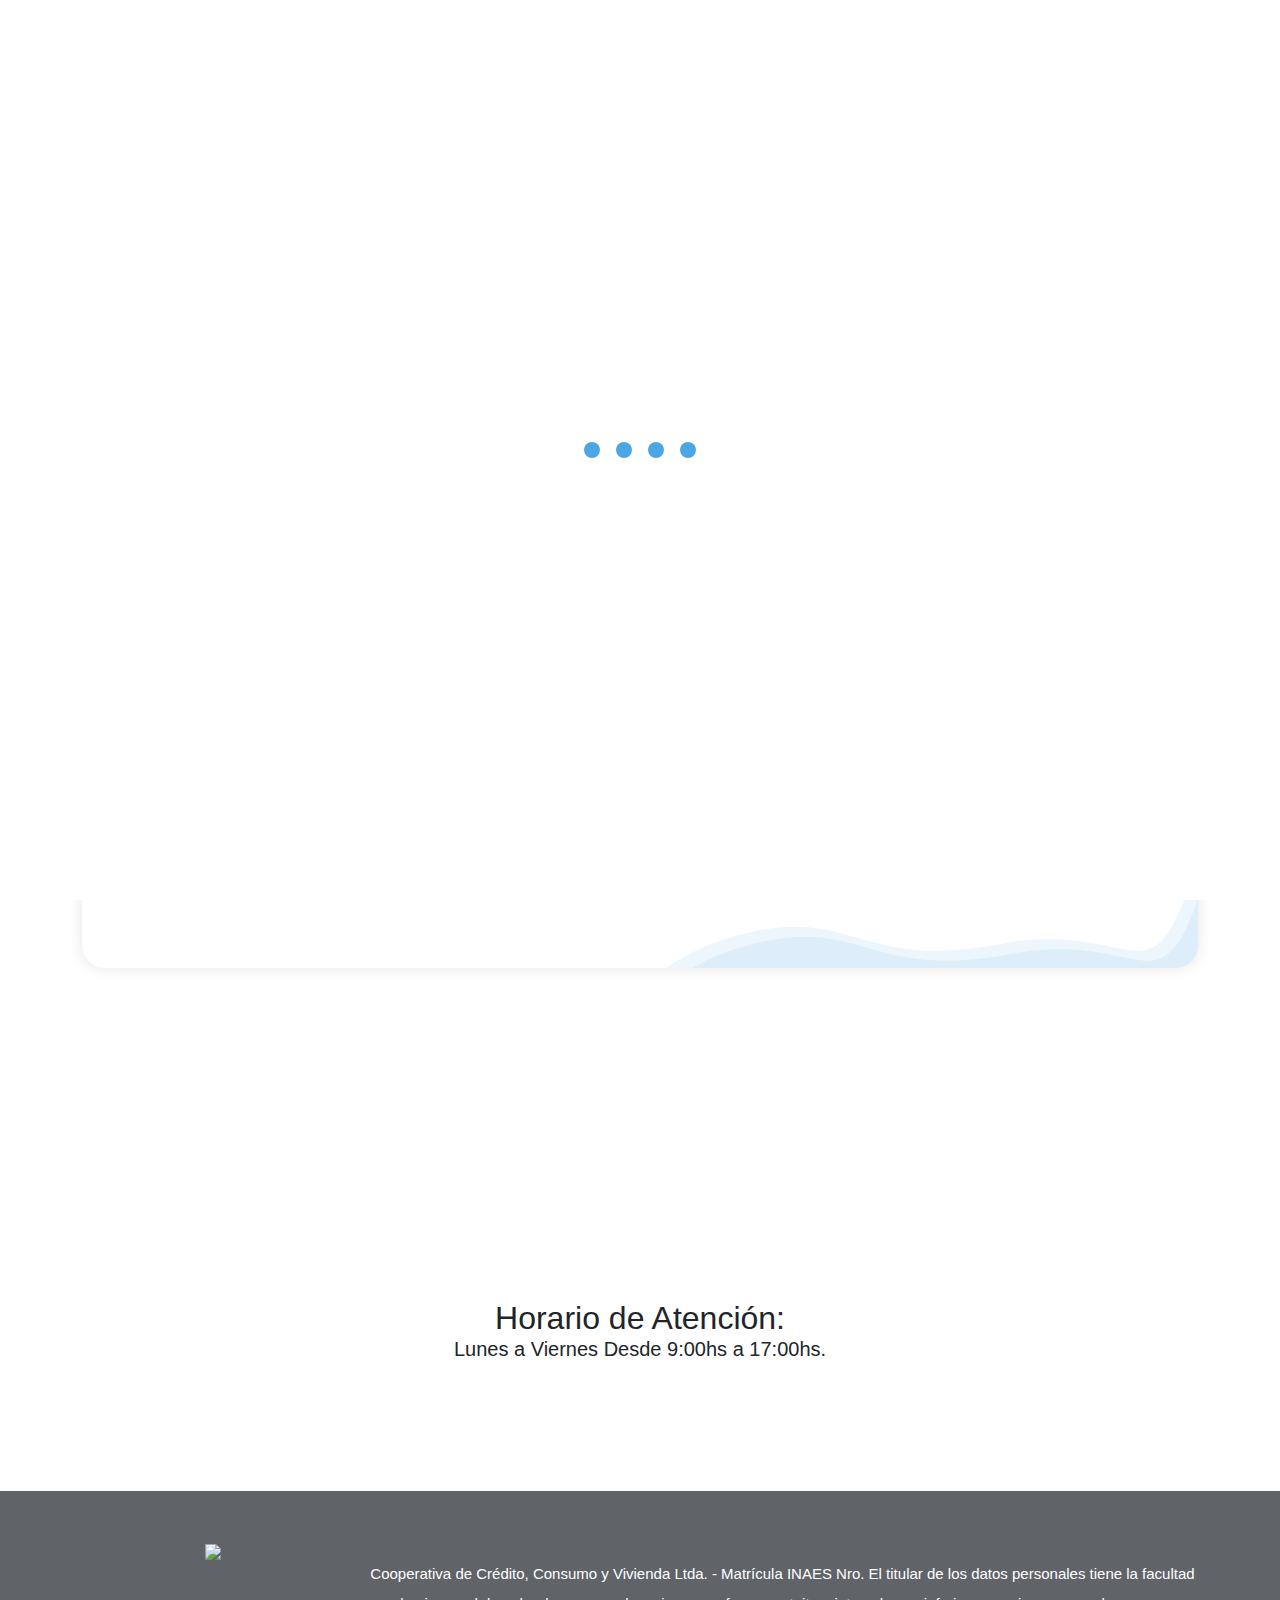
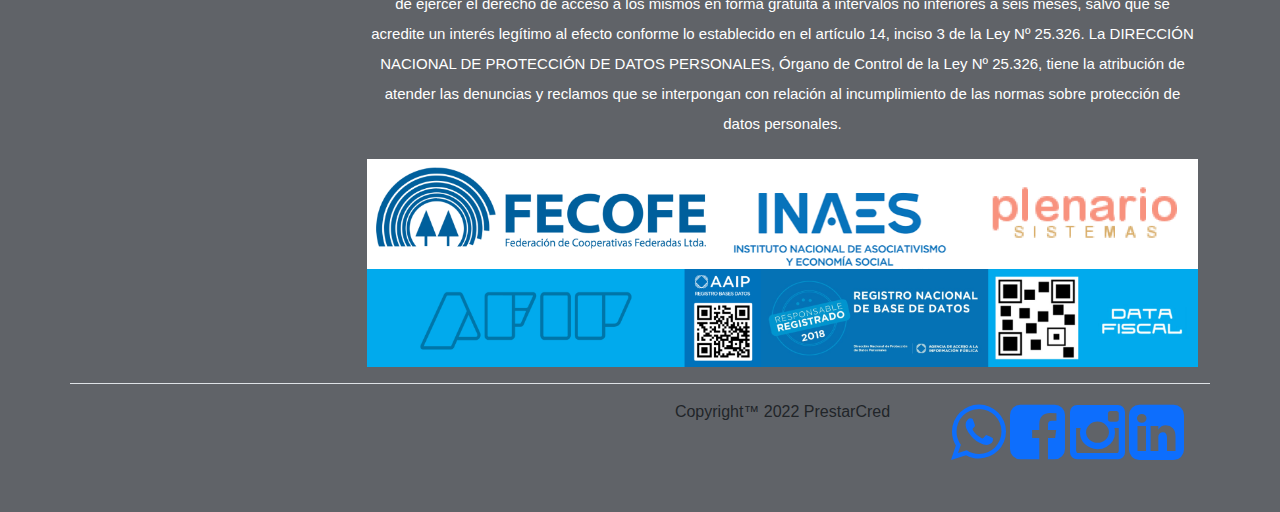
==== contacto.html @ 1efa3da7 "Add files via upload" ====
<!DOCTYPE html>
<html lang="en">

<head>
    <meta charset="UTF-8">
    <meta name="viewport" content="width=device-width, initial-scale=1, shrink-to-fit=no">
    <meta name="author" content="">
    <link rel="preconnect" href="https://fonts.googleapis.com">
    <link rel="preconnect" href="https://fonts.gstatic.com" crossorigin>
    <link rel="stylesheet" href="https://cdn.jsdelivr.net/npm/bootstrap-icons@1.7.2/font/bootstrap-icons.css">
    <link rel="stylesheet" href="./css/style.css">
    <meta name="description" content="DESCRIPCION DEL PRIDUCTO">
    <meta name="keywords" content="PALABRAS CLAVES">
    <title>PrestarCred</title>
    <link href="vendor/bootstrap/css/bootstrap.min.css" rel="stylesheet">
    <link rel="stylesheet" href="assets/css/fontawesome.css">
    <link rel="stylesheet" href="assets/css/templatemo-digimedia-v3.css">
    <link rel="stylesheet" href="assets/css/animated.css">
    <link rel="stylesheet" href="assets/css/owl.css">
    <link href="icons/css/ionicons.min.css" rel="stylesheet" type="text/css">
    <link href="icons/css/simple-line-icons.css" rel="stylesheet" type="text/css">
</head>


<body>
    <div id="js-preloader" class="js-preloader">
        <div class="preloader-inner">
            <span class="dot"></span>
            <div class="dots">
                <span></span>
                <span></span>
                <span></span>
            </div>
        </div>
    </div>


    <header class="header-area header-sticky wow slideInDown" data-wow-duration="0.75s" data-wow-delay="0s">
        <div class="container">
            <div class="row">
                <div class="col-12">
                    <nav class="main-nav">

                        <a href="index.html" class="logo">
                            <img src="./assets/images/prestar apaisado.png" alt="">
                        </a>

                        <ul class="nav">
                            <li class="scroll-to-section"><a href="#services">Productos</a></li>
                            <li class="scroll-to-section"><a href="somos.html">Nostros</a></li>
                            <li class="scroll-to-section"><a href="contacto.html">Contacto</a></li>
                            <li class="scroll-to-section">
                                <div class="border-first-button"><a href="#" target="_blank">Socios</a></div>
                            </li>
                        </ul>
                        <a class='menu-trigger'>
                            <span>Menu</span>
                        </a>

                    </nav>
                </div>
            </div>
        </div>
    </header>


    <div id="contact" class="contact-us section">
        <div class="container">
            <div class="row">
                <div class="col-lg-6 offset-lg-3">
                    <div class="section-heading wow fadeIn" data-wow-duration="1s" data-wow-delay="0.5s">
                        <h4>Nuestros medios de <em>Contacto</em></h4>
                        <div class="line-dec"></div>
                    </div>
                </div>
            </div>
        </div>
    </div>



    <div class="container">
        <form id="contact" action="" method="post">
            <div class="h-full w-auto flex items-center">
                <div class="fill-form">
                    <div class="row">
                        <h2>Consultanos</h2>
                        <p>Dejanos tu consulta y nos comunicamos a la brevedad.</p>
                        <div class="col-lg-6">
                            <fieldset>
                                <input type="name" name="name" id="name" placeholder="Nombre" autocomplete="on"
                                    required>
                            </fieldset>
                            <fieldset>
                                <input type="subject" name="subject" id="subject" placeholder="Teléfono"
                                    autocomplete="on">
                            </fieldset>
                            <fieldset>
                                <textarea name="message" type="text" class="form-control" id="message"
                                    placeholder="Mensaje" required=""></textarea>
                            </fieldset>
                            <fieldset>
                                <button type="submit" id="form-submit" class="main-button ">Enviar</button>
                            </fieldset>
                        </div>
                        &nbsp
                        <div class="col-lg-5">
                            <div class="icon">
                                <img src="./assets/images/WHATS.png" alt="">
                                <a href="#">+54 11-5263-2081</a>
                                &nbsp
                                <a href="#">0810-220-0023</a>
                            </div>
                            <div class="icon">
                                <img src="./assets/images/CORREO.png" alt="">
                                <a href="mailto:contacto@prestarcred.com.ar">contacto@prestarcred.com.ar</a>
                            </div>
                            <div class="icon">
                                <img src="./assets/images/PLACE.png" alt="">
                                <a href="https://goo.gl/maps/WsN87xhwoDBEDXhWA">Av. Belgrano 2133 -
                                    CABA</a>
                            </div>
                        </div>
                    </div>
                </div>
            </div>
        </form>
    </div>
    </div>

    </div>

    <div id="map">
        <iframe
            src="https://www.google.com/maps/embed?pb=!1m18!1m12!1m3!1d1380.5887365605004!2d-58.39754877655513!3d-34.61397420290044!2m3!1f0!2f0!3f0!3m2!1i1024!2i768!4f13.1!3m3!1m2!1s0x95bccae7a61e32ed%3A0x6d70efcb19880864!2sBelgrano%202133%2C%20C1094AAD%20CABA!5e0!3m2!1ses-419!2sar!4v1643049631453!5m2!1ses-419!2sar"
            width="100%" height="300px" frameborder="50" style="border:0" allowfullscreen></iframe>
    </div>
    </div>
    &nbsp
    <h2 class="text-center">Horario de Atención:</h2>
    <h5 class="text-center">Lunes a Viernes Desde 9:00hs a 17:00hs.</h5>


    <footer class="py-5">
        <div class="circle-home6">
            <div class="hole"></div>
        </div>
        <div class="circle-home7">
            <div class="hole"></div>
        </div>
        <div class="container">
            <div class="row mb-3">
                <div class="col-md-3 text-center">
                    <img src="/ProyectoHerny-main/assets/images/PRESTARCRED.png">
                </div>
                <div class="col-md-9">
                    <ul class="listadoFooter">
                        <p> Cooperativa de Crédito, Consumo y Vivienda Ltda. - Matrícula INAES Nro. El titular
                            de
                            los datos
                            personales tiene la
                            facultad de ejercer el derecho de acceso a los mismos en forma gratuita a intervalos
                            no
                            inferiores
                            a
                            seis meses, salvo que se acredite un interés legítimo al efecto conforme lo
                            establecido
                            en el
                            artículo
                            14, inciso 3 de la Ley Nº 25.326. La DIRECCIÓN NACIONAL DE PROTECCIÓN DE DATOS
                            PERSONALES, Órgano
                            de
                            Control de la Ley Nº 25.326, tiene la atribución de atender las denuncias y reclamos
                            que
                            se
                            interpongan
                            con relación al incumplimiento de las normas sobre protección de datos personales.
                        </p>
                        <div class="thumb">
                            <img src="assets/images/123123.png" alt="">
                            <div class="thumb">
                                <img src="assets/images/123123 si.png" alt="">
                    </ul>
                </div>
                <div class="col-md-3">
                    <ul class="listadoFooter listadofooternobold">
                    </ul>
                </div>
            </div>
            <div class="row border-top">
                <div class="col-md-6 text-center mt-3 fbottom">
                </div>
                <div class="col-md-3 text-center mt-3 fbottom">
                    Copyright™ 2022 PrestarCred
                </div>
                <div class="col-md-3 text-center mt-3 fbottom textCopy">
                    <div class="social">
                        <a href="#" id="share-wa" class="sharer button"><i class="fa fa-4x fa-whatsapp"></i></a>
                        <a href="#" id="share-fb" class="sharer button"><i class="fa fa-4x fa-facebook-square"></i></a>
                        <a href="#" id="share-tw" class="sharer button"><i class="fa fa-4x fa-instagram"></i></a>
                        <a href="#" id="share-li" class="sharer button"><i class="fa fa-4x fa-linkedin-square"></i></a>
                    </div>
                </div>
    </footer>


    <script src="vendor/jquery/jquery.min.js"></script>
    <script src="vendor/bootstrap/js/bootstrap.bundle.min.js"></script>
    <script src="vendor/bootstrap/css/bootstrap.min.css"></script>
    <script src="assets/js/owl-carousel.js"></script>
    <script src="assets/js/animation.js"></script>
    <script src="assets/js/imagesloaded.js"></script>
    <script src="assets/js/custom.js"></script>

</body>

</html>
---- assets/css/templatemo-digimedia-v3.css ----
/*

TemplateMo 568 DigiMedia

https://templatemo.com/tm-568-digimedia

*/

/* ---------------------------------------------
Table of contents
------------------------------------------------
01. font & reset css
02. reset
03. global styles
04. header
05. banner
06. features
07. testimonials
08. contact
09. footer
10. preloader
11. search
12. portfolio

--------------------------------------------- */
/* 
---------------------------------------------
font & reset css
--------------------------------------------- 
*/
/* 
---------------------------------------------
reset
--------------------------------------------- 
*/
html, body, div, span, applet, object, iframe, h1, h2, h3, h4, h5, h6, p, blockquote, div
pre, a, abbr, acronym, address, big, cite, code, del, dfn, em, font, img, ins, kbd, q,
s, samp, small, strike, strong, sub, sup, tt, var, b, u, i, center, dl, dt, dd, ol, ul, li,
figure, header, nav, section, article, aside, footer, figcaption {
  margin: 0;
  padding: 0;
  border: 0;
  outline: 0;
}

/* clear fix */
.grid:after {
  content: '';
  display: block;
  clear: both;
}

/* ---- .grid-item ---- */

.grid-sizer,
.grid-item {
  width: 50%;
}

.grid-item {
  float: left;
}

.grid-item img {
  display: block;
  max-width: 100%;
}

.clearfix:after {
  content: ".";
  display: block;
  clear: both;
  visibility: hidden;
  line-height: 0;
  height: 0;
}

.clearfix {
  display: inline-block;
}

html[xmlns] .clearfix {
  display: block;
}

* html .clearfix {
  height: 1%;
}

ul, li {
  padding: 0;
  margin: 0;
  list-style: none;
}

header, nav, section, article, aside, footer, hgroup {
  display: block;
}

* {
  box-sizing: border-box;
}

html, body {
  font-family: 'Public Sans', sans-serif;
  font-weight: 400;
  background-color: #fff;
  -ms-text-size-adjust: 100%;
  -webkit-font-smoothing: antialiased;
  -moz-osx-font-smoothing: grayscale;
}

a {
  text-decoration: none !important;
}

h1, h2, h3, h4, h5, h6 {
  margin-top: 0px;
  margin-bottom: 0px;
}

ul {
  margin-bottom: 0px;
}

p {
  font-size: 15px;
  line-height: 30px;
  font-weight: 300;
  color: #303030;
}

img {
  width: 100%;
  overflow: hidden;
}

/* 
---------------------------------------------
global styles
--------------------------------------------- 
*/
html,
body {
  background: #fff;
  font-family: 'Public Sans', sans-serif;
}

::selection {
  background: #4da6e7;
  color: #fff !important;
}

::-moz-selection {
  background: #4da6e7;
  color: #fff !important;
}

@media (max-width: 991px) {
  html, body {
    overflow-x: hidden;
  }
  .mobile-top-fix {
    margin-top: 30px;
    margin-bottom: 0px;
  }
  .mobile-bottom-fix {
    margin-bottom: 30px;
  }
  .mobile-bottom-fix-big {
    margin-bottom: 60px;
  }
}

.page-section {
  margin-top: 120px;
}

.section-heading {
  position: relative;
  z-index: 2;
}

.section-heading h6 {
  font-size: 15px;
  font-weight: 700;
  color: #4da6e7;
  text-transform: uppercase;
  margin-bottom: 15px;
}

.section-heading h4 {
  color: #2a2a2a;
  font-size: 35px;
  font-weight: 700;
  margin-bottom: 25px;
}

.section-heading h4 em {
  font-style: normal;
  color: #4da6e7;
}

.section-heading .line-dec {
  width: 50px;
  height: 2px;
  background-color: #4da6e7;
}

.border-first-button a {
  display: inline-block !important;
  padding: 10px 20px !important;
  color: #4da6e7 !important;
  border: 1px solid #4da6e7 !important;
  border-radius: 23px;
  font-weight: 500 !important;
  letter-spacing: 0.3px !important;
  transition: all .5s;
}

.border-first-button a:hover {
  background-color: #4da6e7;
  color: #fff !important;
}



/* 
---------------------------------------------
header
--------------------------------------------- 
*/

.pre-header {
  background-color: #efefef;
  height: 60px;
  padding: 15px 0px;
}

.pre-header ul li {
  display: inline-block;
}

.pre-header ul.info li {
  margin-right: 45px;
}

.pre-header ul.info li a {
  color: #afafaf;
  font-size: 14px;
  transition: all .3s;
}

.pre-header ul.info li a:hover {
  color: #4da6e7;
}

.pre-header ul.info li a i {
  font-size: 18px;
  margin-right: 8px;
}

.pre-header ul.social-media {
  text-align: right;
}

.pre-header ul.social-media li {
  margin-left: 5px;
}

.pre-header ul.social-media li a {
  background-color: #afafaf;
  color: #fff;
  display: inline-block;
  width: 30px;
  height: 30px;
  line-height: 30px;
  text-align: center;
  border-radius: 50%;
  font-size: 14px;
  transition: all .3s;
}

.pre-header ul.social-media li a:hover {
  background-color: #4da6e7;
}

.background-header {
  background-color: #fff!important;
  height: 80px!important;
  position: fixed!important;
  top: 0px;
  left: 0px;
  right: 0px;
  box-shadow: 0px 5px 8px rgba(0,0,0,0.03);
}

.background-header .logo,
.background-header .main-nav .nav li a {
  color: #fff;
}

.background-header .main-nav .nav li:hover a {
  color: #4da6e7;
}

.background-header .nav li a.active {
  position: relative;
  color: #fff;
}

.background-header .nav li a.active:after {
  position: absolute;
  width: 100%;
  height: 1px;
  background-color: #4da6e7;
  content: '';
  left: 50%;
  bottom: -20px;
  transform: translateX(-50%);
}

.background-header .nav li:last-child a.active:after {
  background-color: transparent;
}

.header-area {
  background-color: #fff;
  box-shadow: 0px 5px 8px rgba(0,0,0,0.03);
  position: absolute;
  left: 0px;
  right: 0px;
  z-index: 100;
  height: 100px;
  -webkit-transition: all .5s ease 0s;
  -moz-transition: all .5s ease 0s;
  -o-transition: all .5s ease 0s;
  transition: all .5s ease 0s;
}

.header-area .main-nav {
  min-height: 80px;
  background: transparent;
}

.header-area .main-nav .logo {
  float: left;
  -webkit-transition: all 0.3s ease 0s;
  -moz-transition: all 0.3s ease 0s;
  -o-transition: all 0.3s ease 0s;
  transition: all 0.3s ease 0s;
}

.header-area .main-nav .logo {
    line-height: 100px;
    float: left;
    -webkit-transition: all 0.3s ease 0s;
    -moz-transition: all 0.3s ease 0s;
    -o-transition: all 0.3s ease 0s;
    transition: all 0.3s ease 0s;
}

.background-header .main-nav .logo {
  line-height: 80px;
}

.background-header .main-nav .nav {
  margin-top: 20px !important;
}

.header-area .main-nav .nav {
  float: right;
  margin-top: 30px;
  margin-right: 0px;
  background-color: transparent;
  -webkit-transition: all 0.3s ease 0s;
  -moz-transition: all 0.3s ease 0s;
  -o-transition: all 0.3s ease 0s;
  transition: all 0.3s ease 0s;
  position: relative;
  z-index: 999;
}

.header-area .main-nav .nav li {
  padding-left: 20px;
  padding-right: 20px;
}

.header-area .main-nav .nav li:last-child {
  padding-right: 0px;
  padding-left: 40px;
}

.header-area .main-nav .nav li:last-child a ,
.background-header .main-nav .nav li:last-child a {
  padding: 0px 20px !important;
  font-weight: 400;
}

.header-area .main-nav .nav li:last-child a:hover ,
.background-header .main-nav .nav li:last-child a:hover {
  color: #fff !important;
}

.header-area .main-nav .nav li a {
  display: block;
  font-weight: 500;
  font-size: 15px;
  color: #2a2a2a;
  text-transform: capitalize;
  -webkit-transition: all 0.3s ease 0s;
  -moz-transition: all 0.3s ease 0s;
  -o-transition: all 0.3s ease 0s;
  transition: all 0.3s ease 0s;
  height: 40px;
  line-height: 40px;
  border: transparent;
  letter-spacing: 1px;
}

.header-area .main-nav .nav li:hover a,
.header-area .main-nav .nav li a.active {
  color: #4da6e7!important;
}

.background-header .main-nav .nav li:hover a,
.background-header .main-nav .nav li a.active {
  color: #4da6e7!important;
  opacity: 1;
}

.header-area .main-nav .nav li.submenu {
  position: relative;
  padding-right: 30px;
}

.header-area .main-nav .nav li.submenu:after {
  font-family: "Public San, sans-serif";
  content: "\f107";
  font-size: 12px;
  color: #2a2a2a;
  position: absolute;
  right: 18px;
  top: 12px;
}

.background-header .main-nav .nav li.submenu:after {
  color: #2a2a2a;
}

.header-area .main-nav .nav li.submenu ul {
  position: absolute;
  width: 200px;
  box-shadow: 0 2px 28px 0 rgba(0, 0, 0, 0.06);
  overflow: hidden;
  top: 50px;
  opacity: 0;
  transform: translateY(+2em);
  visibility: hidden;
  z-index: -1;
  transition: all 0.3s ease-in-out 0s, visibility 0s linear 0.3s, z-index 0s linear 0.01s;
}

.header-area .main-nav .nav li.submenu ul li {
  margin-left: 0px;
  padding-left: 0px;
  padding-right: 0px;
}

.header-area .main-nav .nav li.submenu ul li a {
  opacity: 1;
  display: block;
  background: #f7f7f7;
  color: #2a2a2a!important;
  padding-left: 20px;
  height: 40px;
  line-height: 40px;
  -webkit-transition: all 0.3s ease 0s;
  -moz-transition: all 0.3s ease 0s;
  -o-transition: all 0.3s ease 0s;
  transition: all 0.3s ease 0s;
  position: relative;
  font-size: 13px;
  font-weight: 400;
  border-bottom: 1px solid #eee;
}

.header-area .main-nav .nav li.submenu ul li a:hover {
  background: #fff;
  color: #4da6e7!important;
  padding-left: 25px;
}

.header-area .main-nav .nav li.submenu ul li a:hover:before {
  width: 3px;
}

.header-area .main-nav .nav li.submenu:hover ul {
  visibility: visible;
  opacity: 1;
  z-index: 1;
  transform: translateY(0%);
  transition-delay: 0s, 0s, 0.3s;
}

.header-area .main-nav .menu-trigger {
  cursor: pointer;
  display: block;
  position: absolute;
  top: 33px;
  width: 32px;
  height: 40px;
  text-indent: -9999em;
  z-index: 99;
  right: 40px;
  display: none;
}

.background-header .main-nav .menu-trigger {
  top: 23px;
}

.header-area .main-nav .menu-trigger span,
.header-area .main-nav .menu-trigger span:before,
.header-area .main-nav .menu-trigger span:after {
  -moz-transition: all 0.4s;
  -o-transition: all 0.4s;
  -webkit-transition: all 0.4s;
  transition: all 0.4s;
  background-color: #2a2a2a;
  display: block;
  position: absolute;
  width: 30px;
  height: 2px;
  left: 0;
}

.background-header .main-nav .menu-trigger span,
.background-header .main-nav .menu-trigger span:before,
.background-header .main-nav .menu-trigger span:after {
  background-color: #2a2a2a;
}

.header-area .main-nav .menu-trigger span:before,
.header-area .main-nav .menu-trigger span:after {
  -moz-transition: all 0.4s;
  -o-transition: all 0.4s;
  -webkit-transition: all 0.4s;
  transition: all 0.4s;
  background-color: #2a2a2a;
  display: block;
  position: absolute;
  width: 30px;
  height: 2px;
  left: 0;
  width: 75%;
}

.background-header .main-nav .menu-trigger span:before,
.background-header .main-nav .menu-trigger span:after {
  background-color: #2a2a2a;
}

.header-area .main-nav .menu-trigger span:before,
.header-area .main-nav .menu-trigger span:after {
  content: "";
}

.header-area .main-nav .menu-trigger span {
  top: 16px;
}

.header-area .main-nav .menu-trigger span:before {
  -moz-transform-origin: 33% 100%;
  -ms-transform-origin: 33% 100%;
  -webkit-transform-origin: 33% 100%;
  transform-origin: 33% 100%;
  top: -10px;
  z-index: 10;
}

.header-area .main-nav .menu-trigger span:after {
  -moz-transform-origin: 33% 0;
  -ms-transform-origin: 33% 0;
  -webkit-transform-origin: 33% 0;
  transform-origin: 33% 0;
  top: 10px;
}

.header-area .main-nav .menu-trigger.active span,
.header-area .main-nav .menu-trigger.active span:before,
.header-area .main-nav .menu-trigger.active span:after {
  background-color: transparent;
  width: 100%;
}

.header-area .main-nav .menu-trigger.active span:before {
  -moz-transform: translateY(6px) translateX(1px) rotate(45deg);
  -ms-transform: translateY(6px) translateX(1px) rotate(45deg);
  -webkit-transform: translateY(6px) translateX(1px) rotate(45deg);
  transform: translateY(6px) translateX(1px) rotate(45deg);
  background-color: #2a2a2a;
}

.background-header .main-nav .menu-trigger.active span:before {
  background-color: #2a2a2a;
}

.header-area .main-nav .menu-trigger.active span:after {
  -moz-transform: translateY(-6px) translateX(1px) rotate(-45deg);
  -ms-transform: translateY(-6px) translateX(1px) rotate(-45deg);
  -webkit-transform: translateY(-6px) translateX(1px) rotate(-45deg);
  transform: translateY(-6px) translateX(1px) rotate(-45deg);
  background-color: #2a2a2a;
}

.background-header .main-nav .menu-trigger.active span:after {
  background-color: #2a2a2a;
}

.header-area.header-sticky {
  min-height: 80px;
}

.header-area .nav {
  margin-top: 30px;
}

.header-area.header-sticky .nav li a.active {
  color: #4da6e7;
}

@media (max-width: 1200px) {
  .header-area .main-nav .nav li {
    padding-left: 12px;
    padding-right: 12px;
  }
  .header-area .main-nav:before {
    display: none;
  }
}

@media (max-width: 992px) {
  .header-area .main-nav .nav li:last-child  ,
  .background-header .main-nav .nav li:last-child {
    display: none;
  }
  .header-area .main-nav .nav li:nth-child(6),
  .background-header .main-nav .nav li:nth-child(6) {
    padding-right: 0px;
  }
  .background-header .nav li a.active:after {
    display: none;
  }
}

@media (max-width: 767px) {
  .pre-header ul.info li:last-child {
    display: none;
  }
  .background-header .main-nav .nav {
    margin-top: 80px !important;
  }
  .header-area .main-nav .logo {
    color: #1e1e1e;
  }
  .header-area.header-sticky .nav li a:hover,
  .header-area.header-sticky .nav li a.active {
    color: #4da6e7!important;
    opacity: 1;
  }
  .header-area.header-sticky .nav li.search-icon a {
    width: 100%;
  }
  .header-area {
    background-color: #fff;
    padding: 0px 15px;
    height: 100px;
    box-shadow: none;
    text-align: center;
    box-shadow: 0px 5px 8px rgba(0,0,0,0.03);
  }
  .header-area .container {
    padding: 0px;
  }
  .header-area .logo {
    margin-left: 30px;
  }
  .header-area .menu-trigger {
    display: block !important;
  }
  .header-area .main-nav {
    overflow: hidden;
  }
  .header-area .main-nav .nav {
    float: none;
    width: 100%;
    display: none;
    -webkit-transition: all 0s ease 0s;
    -moz-transition: all 0s ease 0s;
    -o-transition: all 0s ease 0s;
    transition: all 0s ease 0s;
    margin-left: 0px;
  }
  .background-header .nav {
    margin-top: 80px;
  }
  .header-area .main-nav .nav li:first-child {
    border-top: 1px solid #eee;
  }
  .header-area.header-sticky .nav {
    margin-top: 100px;
  }
  .header-area .main-nav .nav li {
    width: 100%;
    background: #fff;
    border-bottom: 1px solid #e7e7e7;
    padding-left: 0px !important;
    padding-right: 0px !important;
  }
  .header-area .main-nav .nav li a {
    height: 50px !important;
    line-height: 50px !important;
    padding: 0px !important;
    border: none !important;
    background: #f7f7f7 !important;
    color: #191a20 !important;
  }
  .header-area .main-nav .nav li a:hover {
    background: #eee !important;
    color: #4da6e7!important;
  }
  .header-area .main-nav .nav li.submenu ul {
    position: relative;
    visibility: inherit;
    opacity: 1;
    z-index: 1;
    transform: translateY(0%);
    transition-delay: 0s, 0s, 0.3s;
    top: 0px;
    width: 100%;
    box-shadow: none;
    height: 0px;
  }
  .header-area .main-nav .nav li.submenu ul li a {
    font-size: 12px;
    font-weight: 400;
  }
  .header-area .main-nav .nav li.submenu ul li a:hover:before {
    width: 0px;
  }
  .header-area .main-nav .nav li.submenu ul.active {
    height: auto !important;
  }
  .header-area .main-nav .nav li.submenu:after {
    color: #3B566E;
    right: 25px;
    font-size: 14px;
    top: 15px;
  }
  .header-area .main-nav .nav li.submenu:hover ul, .header-area .main-nav .nav li.submenu:focus ul {
    height: 0px;
  }
}

@media (min-width: 767px) {
  .header-area .main-nav .nav {
    display: flex !important;
  }
}

/* 
---------------------------------------------
preloader
--------------------------------------------- 
*/

.js-preloader {
    position: fixed;
    top: 0;
    left: 0;
    right: 0;
    bottom: 0;
    background-color: #fff;
    display: -webkit-box;
    display: flex;
    -webkit-box-align: center;
    align-items: center;
    -webkit-box-pack: center;
    justify-content: center;
    opacity: 1;
    visibility: visible;
    z-index: 9999;
    -webkit-transition: opacity 0.25s ease;
    transition: opacity 0.25s ease;
}

.js-preloader.loaded {
    opacity: 0;
    visibility: hidden;
    pointer-events: none;
}

@-webkit-keyframes dot {
    50% {
        -webkit-transform: translateX(96px);
        transform: translateX(96px);
    }
}

@keyframes dot {
    50% {
        -webkit-transform: translateX(96px);
        transform: translateX(96px);
    }
}

@-webkit-keyframes dots {
    50% {
        -webkit-transform: translateX(-31px);
        transform: translateX(-31px);
    }
}

@keyframes dots {
    50% {
        -webkit-transform: translateX(-31px);
        transform: translateX(-31px);
    }
}

.preloader-inner {
    position: relative;
    width: 142px;
    height: 40px;
    background: #fff;
}

.preloader-inner .dot {
    position: absolute;
    width: 16px;
    height: 16px;
    top: 12px;
    left: 15px;
    background: #4da6e7;
    border-radius: 50%;
    -webkit-transform: translateX(0);
    transform: translateX(0);
    -webkit-animation: dot 2.8s infinite;
    animation: dot 2.8s infinite;
}

.preloader-inner .dots {
    -webkit-transform: translateX(0);
    transform: translateX(0);
    margin-top: 12px;
    margin-left: 31px;
    -webkit-animation: dots 2.8s infinite;
    animation: dots 2.8s infinite;
}

.preloader-inner .dots span {
    display: block;
    float: left;
    width: 16px;
    height: 16px;
    margin-left: 16px;
    background: #4da6e7;
    border-radius: 50%;
}



/* 
---------------------------------------------
Banner Style
--------------------------------------------- 
*/

.main-banner {
  background-repeat: no-repeat;
  background-position: center center;
  background-size: cover;
  padding: 226px 0px 120px 0px;
  position: relative;
  overflow: hidden;
}

.main-banner:after {
  content: '';
  background-image: url(../images/slider-left-dec.jpg);
  background-repeat: no-repeat;
  position: absolute;
  left: 0;
  top: 60px;
  width: 262px;
  height: 625px;
  z-index: 1;
}

.main-banner:before {
  content: '';
  background-image: url(../images/slider-right-dec.jpg);
  background-repeat: no-repeat;
  position: absolute;
  right: 0;
  top: 60px;
  width: 1159px;
  height: 797px;
  z-index: -1;
}

.main-banner .left-content {
  margin-right: 15px;
}

.main-banner .left-content h6 {
  text-transform: capitalize;
  font-size: 20px;
  font-weight: 700;
  color: #4da6e7;
  margin-bottom: 15px;
  text-transform: uppercase;
}

.main-banner .left-content h2 {
  z-index: 2;
  position: relative;
  font-weight: 700;
  font-size: 50px;
  color: #2a2a2a;
  margin-bottom: 20px;
}

.main-banner .left-content p {
  margin-bottom: 30px;
  margin-right: 45px;
}

.main-banner .right-image {
  text-align: right;
  position: relative;
  z-index: 20;
}

.main-banner .right-image img {
  max-width: 593px;
}



/* 
---------------------------------------------
About Style
--------------------------------------------- 
*/

#about {
  padding-top: 130px;
}

.about-left-image img {
  margin-right: 45px;
}

.about-right-content p {
  margin-top: 30px;
  margin-bottom: 45px;
}

.skills-content {
  position: relative;
  z-index: 1;
  margin-top: -50px;
  background-color: #f5f5f5;
  border-bottom-right-radius: 50px;
  border-bottom-left-radius: 50px;
  padding: 110px 0px 50px 0px;
}

.skill-item {
  text-align: center;
}

.progress {
  width: 150px;
  height: 150px;
  line-height: 150px;
  background: none;
  margin: 0 auto;
  box-shadow: none;
  position: relative;
}
.progress:after {
  content: "";
  width: 100%;
  height: 100%;
  border-radius: 50%;
  border: 5px solid #fff;
  position: absolute;
  top: 0;
  left: 0;
}
.progress > span {
  width: 50%;
  height: 100%;
  overflow: hidden;
  position: absolute;
  top: 0;
  z-index: 1;
}
.progress .progress-left {
  left: 0;
}
.progress .progress-bar {
  width: 100%;
  height: 100%;
  background: none;
  border-width: 5px;
  border-style: solid;
  position: absolute;
  top: 0;
  border-color: #fd6a54;
}

.first-skill-item .progress .progress-bar {
  border-color: #4da6e7;
}

.second-skill-item .progress .progress-bar {
  border-color: #726ae3;
}

.third-skill-item .progress .progress-bar {
  border-color: #f58b56;
}

.progress .progress-left .progress-bar {
  left: 100%;
  border-top-right-radius: 75px;
  border-bottom-right-radius: 75px;
  border-left: 0;
  -webkit-transform-origin: center left;
  transform-origin: center left;
}
.progress .progress-right {
  right: 0;
}
.progress .progress-right .progress-bar {
  left: -100%;
  border-top-left-radius: 75px;
  border-bottom-left-radius: 75px;
  border-right: 0;
  -webkit-transform-origin: center right;
  transform-origin: center right;
}
.progress .progress-value {
  text-align: center;
  color: #2a2a2a;
  display: flex;
  width: 100%;
  border-radius: 50%;
  font-size: 35px;
  text-align: center;
  line-height: 25px;
  align-items: center;
  justify-content: center;
  height: 100%;
  font-weight: 700;
}
.progress .progress-value div {
  margin-top: 10px;
}
.progress .progress-value span {
  font-size: 18px;
  text-transform: none;
  color: #afafaf;
  font-weight: 300;
}

/* This for loop creates the  necessary css animation names 
Due to the split circle of progress-left and progress right, we must use the animations on each side. 
*/
.progress[data-percentage="10"] .progress-right .progress-bar {
  animation: loading-1 1.5s linear forwards;
}
.progress[data-percentage="10"] .progress-left .progress-bar {
  animation: 0;
}

.progress[data-percentage="20"] .progress-right .progress-bar {
  animation: loading-2 1.5s linear forwards;
}
.progress[data-percentage="20"] .progress-left .progress-bar {
  animation: 0;
}

.progress[data-percentage="30"] .progress-right .progress-bar {
  animation: loading-3 1.5s linear forwards;
}
.progress[data-percentage="30"] .progress-left .progress-bar {
  animation: 0;
}

.progress[data-percentage="40"] .progress-right .progress-bar {
  animation: loading-4 1.5s linear forwards;
}
.progress[data-percentage="40"] .progress-left .progress-bar {
  animation: 0;
}

.progress[data-percentage="50"] .progress-right .progress-bar {
  animation: loading-5 1.5s linear forwards;
}
.progress[data-percentage="50"] .progress-left .progress-bar {
  animation: 0;
}

.progress[data-percentage="60"] .progress-right .progress-bar {
  animation: loading-5 1.5s linear forwards;
}
.progress[data-percentage="60"] .progress-left .progress-bar {
  animation: loading-1 1.5s linear forwards 1.5s;
}

.progress[data-percentage="70"] .progress-right .progress-bar {
  animation: loading-5 1.5s linear forwards;
}
.progress[data-percentage="70"] .progress-left .progress-bar {
  animation: loading-2 1.5s linear forwards 1.5s;
}

.progress[data-percentage="80"] .progress-right .progress-bar {
  animation: loading-5 1.5s linear forwards;
}
.progress[data-percentage="80"] .progress-left .progress-bar {
  animation: loading-3 1.5s linear forwards 1.5s;
}

.progress[data-percentage="90"] .progress-right .progress-bar {
  animation: loading-5 1.5s linear forwards;
}
.progress[data-percentage="90"] .progress-left .progress-bar {
  animation: loading-4 1.5s linear forwards 1.5s;
}

.progress[data-percentage="100"] .progress-right .progress-bar {
  animation: loading-5 1.5s linear forwards;
}
.progress[data-percentage="100"] .progress-left .progress-bar {
  animation: loading-5 1.5s linear forwards 1.5s;
}

@keyframes loading-1 {
  0% {
    -webkit-transform: rotate(0deg);
    transform: rotate(0deg);
  }
  100% {
    -webkit-transform: rotate(36);
    transform: rotate(36deg);
  }
}
@keyframes loading-2 {
  0% {
    -webkit-transform: rotate(0deg);
    transform: rotate(0deg);
  }
  100% {
    -webkit-transform: rotate(72);
    transform: rotate(72deg);
  }
}
@keyframes loading-3 {
  0% {
    -webkit-transform: rotate(0deg);
    transform: rotate(0deg);
  }
  100% {
    -webkit-transform: rotate(108);
    transform: rotate(108deg);
  }
}
@keyframes loading-4 {
  0% {
    -webkit-transform: rotate(0deg);
    transform: rotate(0deg);
  }
  100% {
    -webkit-transform: rotate(144);
    transform: rotate(144deg);
  }
}
@keyframes loading-5 {
  0% {
    -webkit-transform: rotate(0deg);
    transform: rotate(0deg);
  }
  100% {
    -webkit-transform: rotate(180);
    transform: rotate(180deg);
  }
}
.progress {
  margin-bottom: 1em;
}

/* 
---------------------------------------------
Services Style
--------------------------------------------- 
*/

.services {
  padding-top: 100px;
  position: relative;
}

.services:after {
  content: '';
  background-image:;
  background-repeat: no-repeat;
  position: absolute;
  left: 0;
  top: 0px;
  z-index: 0;
}

.services:before {
  content: '';
  background-image: url();
  background-repeat: no-repeat;
  position: absolute;
  right: 0;
  top: 400px;
  width: 161px;
  height: 413px;
  z-index: 0;
}

.services .section-heading {
  text-align: center;
  margin-bottom: 80px;
}

.services .section-heading .line-dec {
  margin: 0 auto;
}

.services .naccs {
  position: relative;
  z-index: 1;
}

.services .icon {
  display: block;
  text-align: center;
  margin: 0 auto;
}

.services .naccs .menu div h4 {
  color: #fff;
  font-size: 15px;
  font-weight: 400;
  width: 100%;
}

.services .icon img {
  margin-bottom: 10px;
  max-width: 60px;
  min-width: 60px;
}

.services .naccs .menu {
  text-align: center;
  margin-bottom: 30px;
}

.services .naccs .menu div {
  color: #2a2a2a;
  margin: 0px;
  width: 15%;
  font-size: 20px;
  font-weight: 700;
  display: inline-block;
  text-align: center;
  cursor: pointer;
  position: relative;
  border-radius: 15px;
  transition: 1s all cubic-bezier(0.075, 0.82, 0.165, 1);
}

.services .naccs .menu div .thumb {
  display: inline-block;
  width: 100%;
  padding: 30px 0px;
  background-color: #fff;
}

.services .naccs .menu div.active {
  box-shadow: 0px 0px 15px rgba(0,0,0,0.1);
}

.services ul.nacc {
  height: 100% !important;
  position: relative;
  min-height: 100%;
  list-style: none;
  margin: 0;
  padding: 0;
  transition: 0.5s all cubic-bezier(0.075, 0.82, 0.165, 1);
}

.services ul.nacc li {
  opacity: 0;
  transform: translateX(-50px);
  position: absolute;
  list-style: none;
  transition: 1s all cubic-bezier(0.075, 0.82, 0.165, 1);
}

.services ul.nacc li.active {
  transition-delay: 0.3s;
  position: relative;
  z-index: 2;
  opacity: 1;
  transform: translateX(0px);
  box-shadow: 0px 0px 15px rgba(0,0,0,0.1);
  background-color: #fff;
  border-radius: 15px;
  padding: 80px 120px 50px 120px;
}

.services ul.nacc li {
  width: 100%;
}

.services ul.nacc li .right-image img {
  max-width: 420px;
  float: right;
}

.services .nacc .thumb h4 {
  color: #2a2a2a;
  font-size: 20px;
  font-weight: 700;
  line-height: 35px;
  margin-bottom: 25px;
}

.services .nacc .thumb .main-white-button {
  text-align: right;
  margin-top: 40px;
}

.services .nacc .thumb .main-white-button a {
  background-color: #2a2c30;
  color: #fff;
}

.services .nacc .thumb .main-white-button a i {
  background-color: #fff;
  color: #2a2c30;
}

.services .left-text h4 {
  font-size: 20px;
  font-weight: 700;
  color: #4da6e7 !important;
}

.services .left-text p {
  margin-bottom: 30px;
}

.nacc .ticks-list span {
  display: inline-block;
  opacity: 1;
  margin-right: 45px;
  margin-bottom: 20px;
  font-size: 15px;
  font-weight: 400;
}

.feature-icon-wrap {
  position: relative;
  padding-bottom: 40px;
  margin: 0px;
}
.feature-icon-wrap .left-side-icon{
  float: left;

}
.feature-icon-wrap .left-side-icon .front-icon{
  font-size:3em;
  color: #03a9f4;
}
.back-icon {
  z-index: -1;
  position: absolute;
  padding-left: 150px;
  left: 0;
  top: 60px;
  width: 40px;
  height: 100px;
  line-height: 100px;
  font-size: 100px;
}
.feature-icon-wrap .features-text-right{
  padding-left: 40px;
  overflow: hidden;
}
.features-text-right h3{
  text-transform: uppercase;
  font-weight: 700;
  font-size: 18px;
  letter-spacing: 1px;
}
.services-icons .left-side-icon i{
  width:70px;
  height: 70px;
  line-height: 70px;
  display: inline-block;
  text-align: center;
  border-radius: 50%;
  -webkit-border-radius: 50%;
  border: 1px solid  #03a9f4;
}

/* 
---------------------------------------------
Free Quote
--------------------------------------------- 
*/

.free-quote {
  background-color: rgb(0, 0, 221);
  background-repeat: no-repeat;
  background-position: center center;
  padding: 100px 0px;
  text-align: center;
  position: relative;
  z-index: 2;
  margin-top: 100px;
}

.free-quote .section-heading {
  margin-bottom: 60px;
}

.free-quote .section-heading h6,
.free-quote .section-heading h4 {
  color: #fff;
}

.free-quote .section-heading .line-dec {
  margin: 0 auto;
  background-color: #fff;
}

.free-quote form {
  background-color: #fff;
  display: inline-block;
  width: 100%;
  min-height: 80px;
  border-radius: 40px;
  position: relative;
  z-index: 1;
}

.free-quote form input {
  width: 100%;
  margin-top: 20px;
  margin-left: 30px;
  color: #2a2c30;
  font-weight: 400;
  font-size: 15px;
  height: 40px;
  background-color: transparent;
  border-bottom: 1px solid #eee;
  border-top: none;
  border-left: none;
  border-right: none;
  position: relative;
  z-index: 2;
  outline: none;
}

.free-quote form button {
  width: 100%;
  height: 80px;
  border-top-right-radius: 40px;
  border-bottom-right-radius: 40px;
  outline: none;
  border: none;
  margin-left: 30px;
  background-color: #4da6e7;
  font-size: 15px;
  color: #fff;
}


/* 
---------------------------------------------
Portfolio
--------------------------------------------- 
*/

.our-portfolio {
  padding-top: 130px;
  overflow: hidden;
  position: relative;
}

.our-portfolio:before {
  content: '';
  background-image: url(../images/);
  background-repeat: no-repeat;
  position: absolute;
  right: 0;
  top: 0px;
  width: 414px;
  height: 861px;
  z-index: 1;
}

.our-portfolio:after {
  content: '';
  background-image: url(../images/);
  background-repeat: no-repeat;
  position: absolute;
  left: 0;
  top: 0px;
  width: 677px;
  height: 759px;
  z-index: 1;
}

.our-portfolio .section-heading {
  margin-bottom: 80px;
}

.our-portfolio .container-fluid {
  padding-right: 15px;
  padding-left: 15px;
  position: relative;
  z-index: 2;
}

.our-portfolio .item {
  position: relative;
  z-index: 222;
}

.portfolio-item {
  border-radius: 25px;
  box-shadow: 0px 0px 15px rgba(0,0,0,0.1);
  margin: 15px;
}

.portfolio-item .thumb {
  position: relative;
  border-radius: 50px;
}

.portfolio-item:hover .down-content h4,
.portfolio-item:hover .down-content span {
  color: #4da6e7;
}

.portfolio-item .thumb img {
  border-top-right-radius: 23px;
  border-top-left-radius: 23px;
  overflow: hidden;
}

.portfolio-item .down-content {
  background-color: #fff;
  text-align: center;
  padding: 18px 0px;
  border-bottom-right-radius: 23px;
  border-bottom-left-radius: 23px;
}

.portfolio-item .down-content h4 {
  font-size: 20px;
  font-weight: 700;
  color: #2a2a2a;
  margin-bottom: 8px;
  transition: all .3s;
}

.portfolio-item .down-content span {
  font-size: 15px;
  color: #afafaf;
  transition: all .3s;
}

.our-portfolio .owl-nav {
  display: inline-block!important;
  position: absolute;
  top: -125px;
  right: 15%;
  max-width: 1320px;
}

.our-portfolio .owl-nav .owl-next {
  margin-left: 10px;
}

.our-portfolio .owl-nav span {
  width: 46px;
  height: 46px;
  display: inline-block;
  text-align: center;
  line-height: 46px;
  font-size: 30px;
  background-color: #eee;
  border-radius: 50%;
  color: #fff;
  transition: all 0.5s;
}

.our-portfolio .owl-nav span:hover {
  color: #fff;
  background-color: #4da6e7;
}


/* 
---------------------------------------------
Blog
--------------------------------------------- 
*/

.blog:before {
  content: '';
  background-image: url(../images/blog-left-dec.jpg);
  background-repeat: no-repeat;
  position: absolute;
  left: 0;
  top: 0px;
  width: 961px;
  height: 1020px;
  z-index: 0;
}

.blog {
  position: relative;
  padding-top: 130px;
}

.blog .section-heading {
  text-align: center;
  margin-bottom: 80px;
}

.blog .section-heading .line-dec {
  margin: 0 auto;
}

.blog-post {
  box-shadow: 0px 0px 15px rgba(0,0,0,0.1);
  border-radius: 25px;
  position: relative;
  z-index: 2;
}

.show-up {
  position: relative;
  z-index: 222;
}

.blog-post .thumb img {
  border-top-right-radius: 23px;
  border-top-left-radius: 23px;
}

.blog-post .down-content {
  border-bottom-right-radius: 23px;
  border-bottom-left-radius: 23px;
  background-color: #fff;
  padding: 30px;
}

.blog-post .down-content span.category {
  font-size: 15px;
  color: #fff;
  padding: 8px 12px;
  background-color: #4da6e7;
  border-radius: 18px;
  display: inline-block;
}

.blog-post .down-content span.date {
  font-size: 15px;
  color: #afafaf;
  text-align: right;
  float: right;
  margin-top: 4px;
}

.blog-post .down-content h4 {
  font-size: 20px;
  font-weight: 700;
  color: #2a2a2a;
  margin-top: 20px;
  margin-bottom: 20px;
  line-height: 30px;
}

.blog-post .down-content p {
  margin-bottom: 30px;
}

.blog-post .down-content span.author {
  font-size: 15px;
  color: #2a2a2a;
}

.blog-post .down-content span.author img {
  max-width: 56px;
  border-radius: 50%;
  margin-right: 15px;
}

.blog-post .down-content .border-first-button {
  display: inline-block;
  float: right;
}

.blog-posts {
  margin-left: 30px;
}

.post-item {
  margin-bottom: 62px;
}

.last-post-item {
  margin-bottom: 0px;
}

.post-item .thumb {
  display: inline-block;
  float: left;
  margin-right: 30px;
}

.post-item .thumb img {
  border-radius: 23px;
  display: inline-block;
}

.post-item .right-content {
  padding-top: 20px;
}

.post-item .right-content span.category {
  font-size: 15px;
  color: #fff;
  padding: 8px 12px;
  background-color: #4da6e7;
  border-radius: 18px;
  display: inline-block;
}

.post-item .right-content span.date {
  font-size: 15px;
  color: #afafaf;
  text-align: right;
  float: right;
  margin-top: 4px;
}

.post-item .right-content h4 {
  font-size: 20px;
  font-weight: 700;
  color: #2a2a2a;
  margin-top: 20px;
  margin-bottom: 20px;
  line-height: 30px;
}


/* 
---------------------------------------------
contact
--------------------------------------------- 
*/

.contact-us {
  padding-top: 130px;
}

.contact-us .section-heading .line-dec {
  margin: 0 auto;
}

.contact-us .section-heading {
  text-align: center;
  margin-bottom: 80px;
}


form#contact:before {
  background-image: url(../images/contact-top-right-v3.png);
  position: absolute;
  right: 0;
  top: 0;
  width: 726px;
  height: 78px;
  background-repeat: no-repeat;
  content: '';
  z-index: 1;
}

.contact-dec img {
  max-width: 224px;
  position: absolute;
  right: 25px;
  top: -242px;
}

form#contact:after {
  background-image: url(../images/contact-bottom-right-v3.png);
  position: absolute;
  right: 0;
  bottom: 0;
  width: 532px;
  height: 106px;
  background-repeat: no-repeat;
  content: '';
  z-index: 1;
}

form#contact {
  box-shadow: 0px 0px 15px rgba(0,0,0,0.1);
  position: relative;
  background-color: #fff;
  border-radius: 23px;
  text-align: center;
}

form#contact #map iframe {
  border-top-left-radius: 23px;
  border-bottom-left-radius: 23px;
  margin-bottom: -7px;
  position: relative;
  z-index: 2;
}

.fill-form {
  padding: 80px 60px 80px 30px;
}

.fill-form .info-post {
  margin-bottom: 20px;
}

.fill-form .icon {
  text-align: center;
  box-shadow: 0px 0px 15px rgba(0,0,0,0.1);
  border-radius: 23px;
  padding: 25px 15px;
}

.fill-form .icon img {
  max-width: 60px;
  display: block;
  margin: 0 auto;
}

.fill-form .icon a {
  margin-top: 15px;
  display: inline-block;
  font-size: 15px;
  font-weight: 500;
  color: #2a2a2a;
  transition: all .3s;
}

.fill-form .icon:hover a {
  color: #4da6e7;
}

form#contact input {
  width: 100%;
  height: 46px;
  background-color: transparent;
  border: 1px solid rgb(117, 117, 117);
  outline: none;
  font-size: 15px;
  font-weight: 300;
  color: #2a2a2a;
  padding: 0px 20px;
  border-radius: 23px;
  margin-top: 30px;
}

form#contact input::placeholder {
  color: rgb(126, 126, 126);
}

form#contact textarea {
  width: 100%;
  min-width: 100%;
  max-width: 100%;
  max-height: 200px;
  min-height: 200px;
  height: 200px;
  border-radius: 23px;
  background-color: transparent;
  border: 1px solid rgb(136, 136, 136);
  outline: none;
  font-size: 15px;
  font-weight: 300;
  color: #2a2a2a;
  padding: 15px 20px;
  margin-top: 30px;
}

form#contact textarea::placeholder {
  color: #aaa;
}

form#contact button {
  display: inline-block;
  background-color: #fff;
  font-size: 15px;
  font-weight: 400;
  color: #4da6e7;
  margin-top: 30px;
  width: 100%;
  text-transform: capitalize;
  padding: 12px 25px;
  border-radius: 23px;
  letter-spacing: 0.25px;
  border: 1px solid #4da6e7;
  transition: all .3s;
  outline: none;
}

form#contact button:hover {
  background-color: #4da6e7!important;
  color: #fff!important;
}

/* 
---------------------------------------------
Footer Style
--------------------------------------------- 
*/

footer {
  background-color: #606368;
  background-position: center center;
  background-repeat: no-repeat;
  background-size: cover;
  margin-top: 130px;
}

footer p {
  text-align: center;
  margin: 20px 0px;
  color: #fff;
}

footer p a {
  color: #fff;
  transition: all .5s;
}

/* 
---------------------------------------------
responsive
--------------------------------------------- 
*/

@media (max-width: 1200px) {
  .header-area .main-nav .logo h4 {
    font-size: 24px;
  }
  .header-area .main-nav .logo h4 img {
    max-width: 25px;
    margin-left: 0px;
  }
  .header-area .main-nav .nav li:last-child {
    padding-left: 20px;
  }
}

@media (max-width: 992px) {
  form#contact {
    overflow: hidden;
  }
  .header-area .main-nav .logo h4 {
    font-size: 20px;
  }
  .main-banner .left-content {
    margin-right: 0px;
  }
  .main-banner {
    text-align: center;
    padding: 226px 0px 30px 0px;
  }
  .main-banner:before {
    display: none;
  }
  .main-banner .right-image {
    margin: 30px auto 0px auto;
    text-align: center;
  }
  .features-item {
    margin-bottom: 45px;
  }
  .last-features-item,
  .last-skill-item {
    margin-bottom: 0px !important;
  }
  .skill-item {
    margin-bottom: 30px;
  }
  .about-left-image img {
    margin-right: 0px;
    margin-bottom: 45px;;
  }
  .services .naccs .menu div {
    font-size: 15px;
    font-weight: 500;
  }
  .service-item {
    text-align: center;
  }
  .service-item .icon {
    margin-top: 0px;
    margin-bottom: 30px;
  }
  .about-us .left-image {
    margin-right: 30px;
    margin-left: 30px;
    margin-bottom: 45px;
  }
  .blog-posts {
    margin-left: 0px;
    margin-top: 30px;
  }
  .post-item {
    margin-bottom: 70px;
  }
  .our-portfolio .owl-nav {
    display: none !important;
  }
  .contact-info {
    margin-top: 60px;
  }
  form#contact {
    padding: 45px;
  }
}

@media (max-width: 767px) {
  .header-area .main-nav .logo h4 {
    font-size: 30px;
  }
  .header-area .main-nav .logo h4 img {
    max-width: 30px;
    margin-left: 5px;
  }
  .main-banner .info-stat {
    margin-bottom: 15px;
  }
  .service-item {
    text-align: center;
    padding: 30px;
  }
  .service-item .icon {
    float: none;
    margin-right: 0px;
    margin-bottom: 15px;
  }
  .service-item .right-content {
    display: inline-block;
  }
  .services .naccs .menu div .thumb {
    padding: 5px;
  }
  .services .icon img {
    margin: 0px;
  }
  .services ul.nacc li.active {
    padding: 45px;
  }
  .services .naccs .menu div  {
    font-size: 0px;
  }
  .services ul.nacc li .right-image img {
    float: none;
  }
  .our-portfolio .section-heading,
  .about-us .section-heading,
  .about-us .about-item,
  .about-us p,
  .about-us .main-green-button {
    text-align: center;
  }
  .our-portfolio .section-heading .line-dec {
    margin: 0 auto;
  }
  .our-services .section-heading {
    margin-left: 15px;
    margin-right: 15px;
  }
  .free-quote form input {
    margin-left: 0px;
    padding: 0px 30px;
  }
  .free-quote form button {
    margin-left: 0px;
    border-bottom-left-radius: 40px;
    border-top-right-radius: 0px;
  }
  .blog-posts {
    margin-left: 0px;
    margin-top: 30px;
  }
  .post-item {
    margin-bottom: 30px;
  }
  .post-item .thumb img {
    max-width: 140px;
  }
  .post-item .right-content p {
    display: none;
  }
  .about-us .about-item {
    margin-top: 15px;
  }
  form#contact {
    padding: 30px;
  }
}
---- icons/css/simple-line-icons.css ----
@font-face {
	font-family: 'Simple-Line-Icons';
	src:url('../fonts/Simple-Line-Icons.eot');
	src:url('../fonts/Simple-Line-Icons.eot?#iefix') format('embedded-opentype'),
		url('../fonts/Simple-Line-Icons.woff') format('woff'),
		url('../fonts/Simple-Line-Icons.ttf') format('truetype'),
		url('../fonts/Simple-Line-Icons.svg#Simple-Line-Icons') format('svg');
	font-weight: normal;
	font-style: normal;
}

/* Use the following CSS code if you want to use data attributes for inserting your icons */
[data-icon]:before {
	font-family: 'Simple-Line-Icons';
	content: attr(data-icon);
	speak: none;
	font-weight: normal;
	font-variant: normal;
	text-transform: none;
	line-height: 1;
	-webkit-font-smoothing: antialiased;
	-moz-osx-font-smoothing: grayscale;
}

/* Use the following CSS code if you want to have a class per icon */
/*
Instead of a list of all class selectors,
you can use the generic selector below, but it's slower:
[class*="icon-"] {
*/
.icon-user-female, .icon-user-follow, .icon-user-following, .icon-user-unfollow, .icon-trophy, .icon-screen-smartphone, .icon-screen-desktop, .icon-plane, .icon-notebook, .icon-moustache, .icon-mouse, .icon-magnet, .icon-energy, .icon-emoticon-smile, .icon-disc, .icon-cursor-move, .icon-crop, .icon-credit-card, .icon-chemistry, .icon-user, .icon-speedometer, .icon-social-youtube, .icon-social-twitter, .icon-social-tumblr, .icon-social-facebook, .icon-social-dropbox, .icon-social-dribbble, .icon-shield, .icon-screen-tablet, .icon-magic-wand, .icon-hourglass, .icon-graduation, .icon-ghost, .icon-game-controller, .icon-fire, .icon-eyeglasses, .icon-envelope-open, .icon-envelope-letter, .icon-bell, .icon-badge, .icon-anchor, .icon-wallet, .icon-vector, .icon-speech, .icon-puzzle, .icon-printer, .icon-present, .icon-playlist, .icon-pin, .icon-picture, .icon-map, .icon-layers, .icon-handbag, .icon-globe-alt, .icon-globe, .icon-frame, .icon-folder-alt, .icon-film, .icon-feed, .icon-earphones-alt, .icon-earphones, .icon-drop, .icon-drawer, .icon-docs, .icon-directions, .icon-direction, .icon-diamond, .icon-cup, .icon-compass, .icon-call-out, .icon-call-in, .icon-call-end, .icon-calculator, .icon-bubbles, .icon-briefcase, .icon-book-open, .icon-basket-loaded, .icon-basket, .icon-bag, .icon-action-undo, .icon-action-redo, .icon-wrench, .icon-umbrella, .icon-trash, .icon-tag, .icon-support, .icon-size-fullscreen, .icon-size-actual, .icon-shuffle, .icon-share-alt, .icon-share, .icon-rocket, .icon-question, .icon-pie-chart, .icon-pencil, .icon-note, .icon-music-tone-alt, .icon-music-tone, .icon-microphone, .icon-loop, .icon-logout, .icon-login, .icon-list, .icon-like, .icon-home, .icon-grid, .icon-graph, .icon-equalizer, .icon-dislike, .icon-cursor, .icon-control-start, .icon-control-rewind, .icon-control-play, .icon-control-pause, .icon-control-forward, .icon-control-end, .icon-calendar, .icon-bulb, .icon-bar-chart, .icon-arrow-up, .icon-arrow-right, .icon-arrow-left, .icon-arrow-down, .icon-ban, .icon-bubble, .icon-camcorder, .icon-camera, .icon-check, .icon-clock, .icon-close, .icon-cloud-download, .icon-cloud-upload, .icon-doc, .icon-envelope, .icon-eye, .icon-flag, .icon-folder, .icon-heart, .icon-info, .icon-key, .icon-link, .icon-lock, .icon-lock-open, .icon-magnifier, .icon-magnifier-add, .icon-magnifier-remove, .icon-paper-clip, .icon-paper-plane, .icon-plus, .icon-pointer, .icon-power, .icon-refresh, .icon-reload, .icon-settings, .icon-star, .icon-symbol-female, .icon-symbol-male, .icon-target, .icon-volume-1, .icon-volume-2, .icon-volume-off, .icon-users {
	font-family: 'Simple-Line-Icons';
	speak: none;
	font-style: normal;
	font-weight: normal;
	font-variant: normal;
	text-transform: none;
	line-height: 1;
	-webkit-font-smoothing: antialiased;
}
.icon-user-female:before {
	content: "\e000";
}
.icon-user-follow:before {
	content: "\e002";
}
.icon-user-following:before {
	content: "\e003";
}
.icon-user-unfollow:before {
	content: "\e004";
}
.icon-trophy:before {
	content: "\e006";
}
.icon-screen-smartphone:before {
	content: "\e010";
}
.icon-screen-desktop:before {
	content: "\e011";
}
.icon-plane:before {
	content: "\e012";
}
.icon-notebook:before {
	content: "\e013";
}
.icon-moustache:before {
	content: "\e014";
}
.icon-mouse:before {
	content: "\e015";
}
.icon-magnet:before {
	content: "\e016";
}
.icon-energy:before {
	content: "\e020";
}
.icon-emoticon-smile:before {
	content: "\e021";
}
.icon-disc:before {
	content: "\e022";
}
.icon-cursor-move:before {
	content: "\e023";
}
.icon-crop:before {
	content: "\e024";
}
.icon-credit-card:before {
	content: "\e025";
}
.icon-chemistry:before {
	content: "\e026";
}
.icon-user:before {
	content: "\e005";
}
.icon-speedometer:before {
	content: "\e007";
}
.icon-social-youtube:before {
	content: "\e008";
}
.icon-social-twitter:before {
	content: "\e009";
}
.icon-social-tumblr:before {
	content: "\e00a";
}
.icon-social-facebook:before {
	content: "\e00b";
}
.icon-social-dropbox:before {
	content: "\e00c";
}
.icon-social-dribbble:before {
	content: "\e00d";
}
.icon-shield:before {
	content: "\e00e";
}
.icon-screen-tablet:before {
	content: "\e00f";
}
.icon-magic-wand:before {
	content: "\e017";
}
.icon-hourglass:before {
	content: "\e018";
}
.icon-graduation:before {
	content: "\e019";
}
.icon-ghost:before {
	content: "\e01a";
}
.icon-game-controller:before {
	content: "\e01b";
}
.icon-fire:before {
	content: "\e01c";
}
.icon-eyeglasses:before {
	content: "\e01d";
}
.icon-envelope-open:before {
	content: "\e01e";
}
.icon-envelope-letter:before {
	content: "\e01f";
}
.icon-bell:before {
	content: "\e027";
}
.icon-badge:before {
	content: "\e028";
}
.icon-anchor:before {
	content: "\e029";
}
.icon-wallet:before {
	content: "\e02a";
}
.icon-vector:before {
	content: "\e02b";
}
.icon-speech:before {
	content: "\e02c";
}
.icon-puzzle:before {
	content: "\e02d";
}
.icon-printer:before {
	content: "\e02e";
}
.icon-present:before {
	content: "\e02f";
}
.icon-playlist:before {
	content: "\e030";
}
.icon-pin:before {
	content: "\e031";
}
.icon-picture:before {
	content: "\e032";
}
.icon-map:before {
	content: "\e033";
}
.icon-layers:before {
	content: "\e034";
}
.icon-handbag:before {
	content: "\e035";
}
.icon-globe-alt:before {
	content: "\e036";
}
.icon-globe:before {
	content: "\e037";
}
.icon-frame:before {
	content: "\e038";
}
.icon-folder-alt:before {
	content: "\e039";
}
.icon-film:before {
	content: "\e03a";
}
.icon-feed:before {
	content: "\e03b";
}
.icon-earphones-alt:before {
	content: "\e03c";
}
.icon-earphones:before {
	content: "\e03d";
}
.icon-drop:before {
	content: "\e03e";
}
.icon-drawer:before {
	content: "\e03f";
}
.icon-docs:before {
	content: "\e040";
}
.icon-directions:before {
	content: "\e041";
}
.icon-direction:before {
	content: "\e042";
}
.icon-diamond:before {
	content: "\e043";
}
.icon-cup:before {
	content: "\e044";
}
.icon-compass:before {
	content: "\e045";
}
.icon-call-out:before {
	content: "\e046";
}
.icon-call-in:before {
	content: "\e047";
}
.icon-call-end:before {
	content: "\e048";
}
.icon-calculator:before {
	content: "\e049";
}
.icon-bubbles:before {
	content: "\e04a";
}
.icon-briefcase:before {
	content: "\e04b";
}
.icon-book-open:before {
	content: "\e04c";
}
.icon-basket-loaded:before {
	content: "\e04d";
}
.icon-basket:before {
	content: "\e04e";
}
.icon-bag:before {
	content: "\e04f";
}
.icon-action-undo:before {
	content: "\e050";
}
.icon-action-redo:before {
	content: "\e051";
}
.icon-wrench:before {
	content: "\e052";
}
.icon-umbrella:before {
	content: "\e053";
}
.icon-trash:before {
	content: "\e054";
}
.icon-tag:before {
	content: "\e055";
}
.icon-support:before {
	content: "\e056";
}
.icon-size-fullscreen:before {
	content: "\e057";
}
.icon-size-actual:before {
	content: "\e058";
}
.icon-shuffle:before {
	content: "\e059";
}
.icon-share-alt:before {
	content: "\e05a";
}
.icon-share:before {
	content: "\e05b";
}
.icon-rocket:before {
	content: "\e05c";
}
.icon-question:before {
	content: "\e05d";
}
.icon-pie-chart:before {
	content: "\e05e";
}
.icon-pencil:before {
	content: "\e05f";
}
.icon-note:before {
	content: "\e060";
}
.icon-music-tone-alt:before {
	content: "\e061";
}
.icon-music-tone:before {
	content: "\e062";
}
.icon-microphone:before {
	content: "\e063";
}
.icon-loop:before {
	content: "\e064";
}
.icon-logout:before {
	content: "\e065";
}
.icon-login:before {
	content: "\e066";
}
.icon-list:before {
	content: "\e067";
}
.icon-like:before {
	content: "\e068";
}
.icon-home:before {
	content: "\e069";
}
.icon-grid:before {
	content: "\e06a";
}
.icon-graph:before {
	content: "\e06b";
}
.icon-equalizer:before {
	content: "\e06c";
}
.icon-dislike:before {
	content: "\e06d";
}
.icon-cursor:before {
	content: "\e06e";
}
.icon-control-start:before {
	content: "\e06f";
}
.icon-control-rewind:before {
	content: "\e070";
}
.icon-control-play:before {
	content: "\e071";
}
.icon-control-pause:before {
	content: "\e072";
}
.icon-control-forward:before {
	content: "\e073";
}
.icon-control-end:before {
	content: "\e074";
}
.icon-calendar:before {
	content: "\e075";
}
.icon-bulb:before {
	content: "\e076";
}
.icon-bar-chart:before {
	content: "\e077";
}
.icon-arrow-up:before {
	content: "\e078";
}
.icon-arrow-right:before {
	content: "\e079";
}
.icon-arrow-left:before {
	content: "\e07a";
}
.icon-arrow-down:before {
	content: "\e07b";
}
.icon-ban:before {
	content: "\e07c";
}
.icon-bubble:before {
	content: "\e07d";
}
.icon-camcorder:before {
	content: "\e07e";
}
.icon-camera:before {
	content: "\e07f";
}
.icon-check:before {
	content: "\e080";
}
.icon-clock:before {
	content: "\e081";
}
.icon-close:before {
	content: "\e082";
}
.icon-cloud-download:before {
	content: "\e083";
}
.icon-cloud-upload:before {
	content: "\e084";
}
.icon-doc:before {
	content: "\e085";
}
.icon-envelope:before {
	content: "\e086";
}
.icon-eye:before {
	content: "\e087";
}
.icon-flag:before {
	content: "\e088";
}
.icon-folder:before {
	content: "\e089";
}
.icon-heart:before {
	content: "\e08a";
}
.icon-info:before {
	content: "\e08b";
}
.icon-key:before {
	content: "\e08c";
}
.icon-link:before {
	content: "\e08d";
}
.icon-lock:before {
	content: "\e08e";
}
.icon-lock-open:before {
	content: "\e08f";
}
.icon-magnifier:before {
	content: "\e090";
}
.icon-magnifier-add:before {
	content: "\e091";
}
.icon-magnifier-remove:before {
	content: "\e092";
}
.icon-paper-clip:before {
	content: "\e093";
}
.icon-paper-plane:before {
	content: "\e094";
}
.icon-plus:before {
	content: "\e095";
}
.icon-pointer:before {
	content: "\e096";
}
.icon-power:before {
	content: "\e097";
}
.icon-refresh:before {
	content: "\e098";
}
.icon-reload:before {
	content: "\e099";
}
.icon-settings:before {
	content: "\e09a";
}
.icon-star:before {
	content: "\e09b";
}
.icon-symbol-female:before {
	content: "\e09c";
}
.icon-symbol-male:before {
	content: "\e09d";
}
.icon-target:before {
	content: "\e09e";
}
.icon-volume-1:before {
	content: "\e09f";
}
.icon-volume-2:before {
	content: "\e0a0";
}
.icon-volume-off:before {
	content: "\e0a1";
}
.icon-users:before {
	content: "\e001";
}
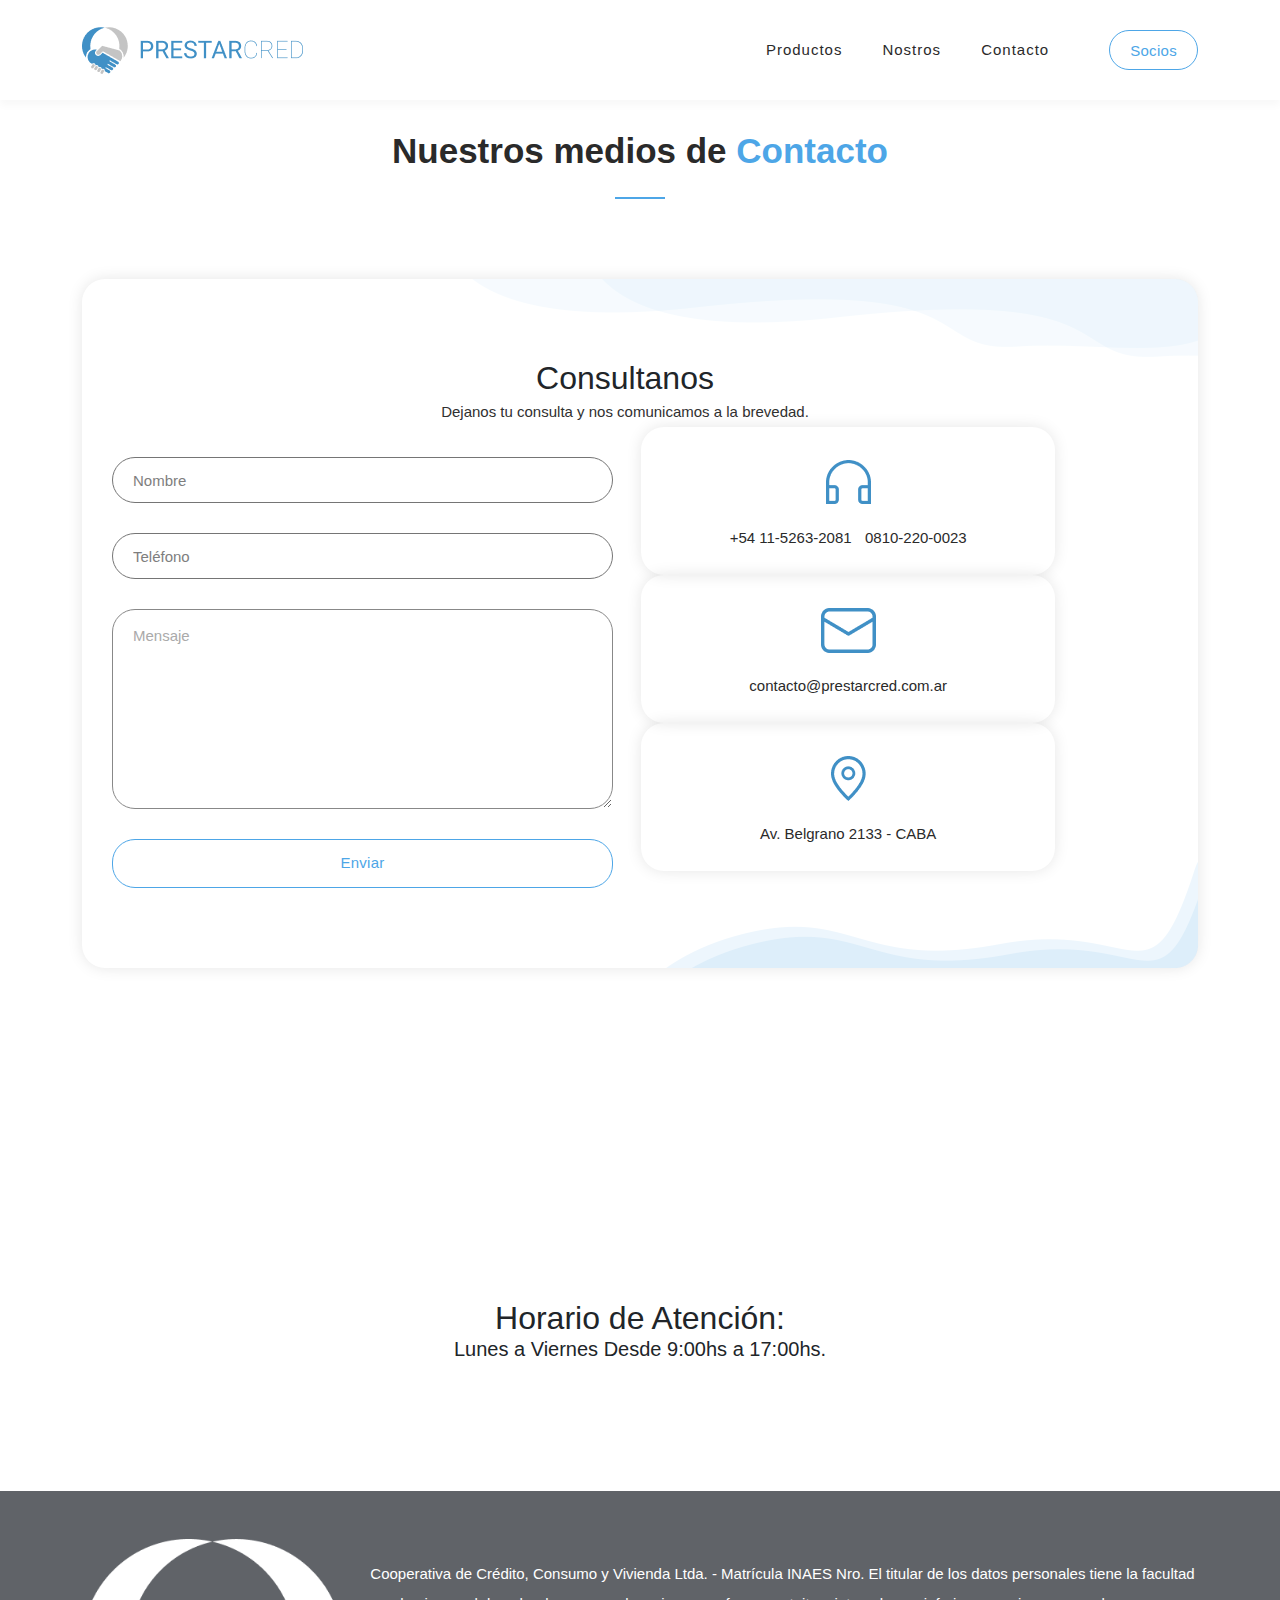
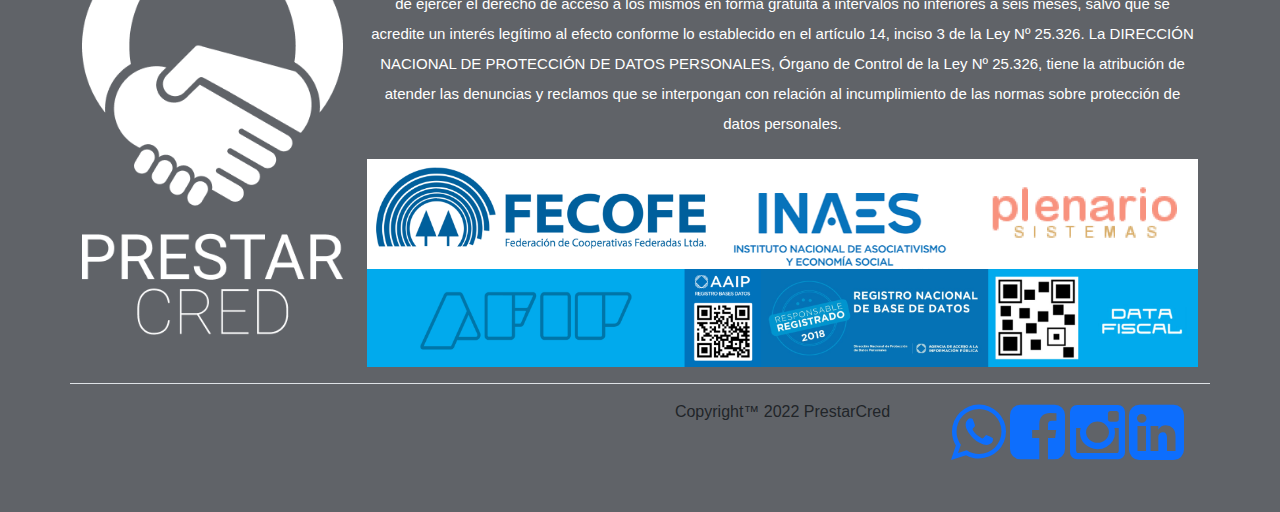
==== commit 963369c8: "Update contacto.html" ====
--- a/contacto.html
+++ b/contacto.html
@@ -151,7 +151,7 @@
         <div class="container">
             <div class="row mb-3">
                 <div class="col-md-3 text-center">
-                    <img src="/ProyectoHerny-main/assets/images/PRESTARCRED.png">
+                    <img src="./assets/images/PRESTARCRED.png">
                 </div>
                 <div class="col-md-9">
                     <ul class="listadoFooter">
@@ -214,4 +214,4 @@
 
 </body>
 
-</html>+</html>
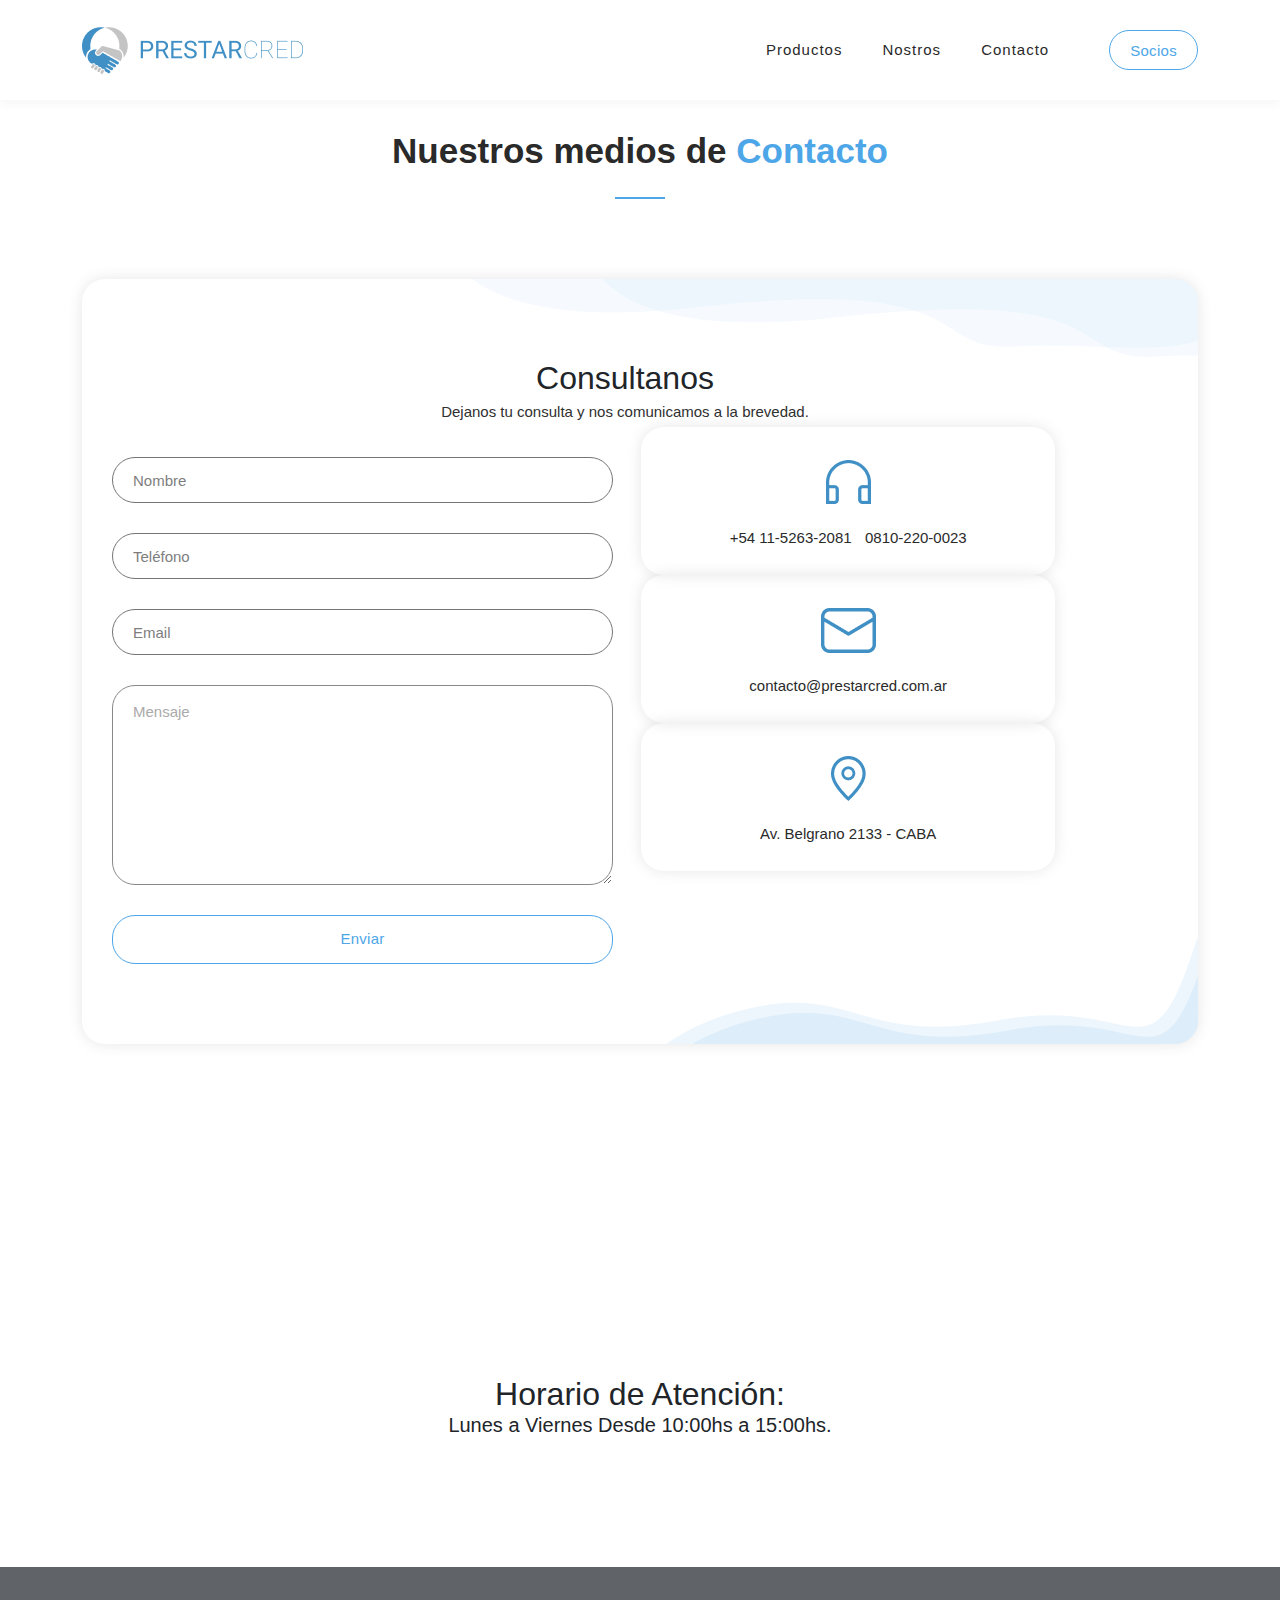
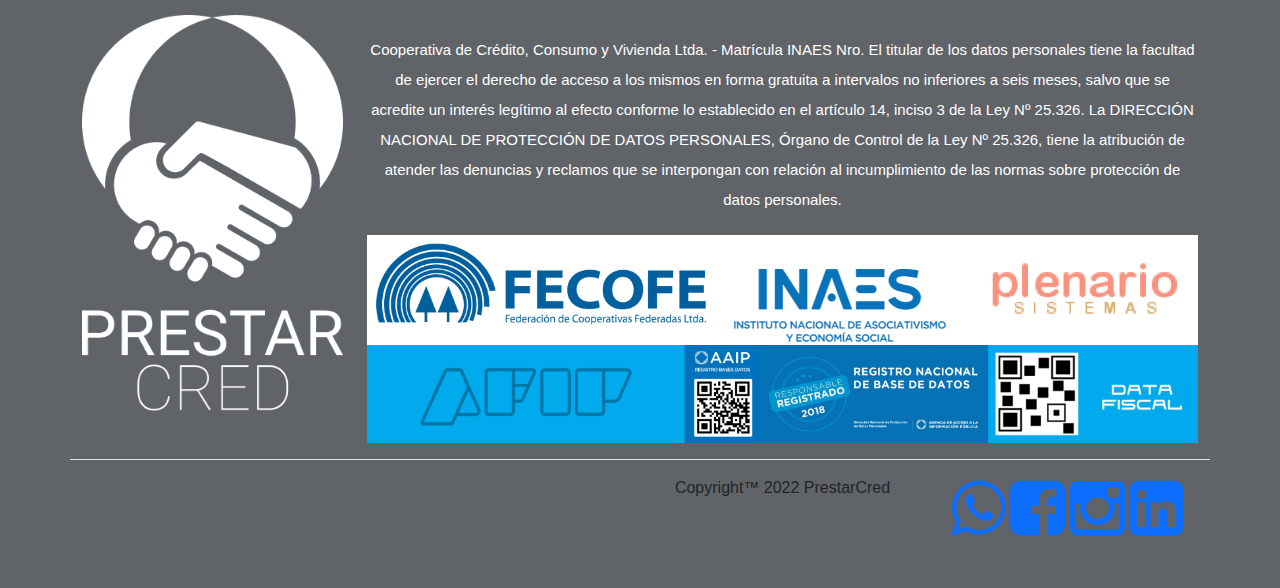
==== commit ccd8f5fc: "Update contacto.html" ====
--- a/contacto.html
+++ b/contacto.html
@@ -93,6 +93,10 @@
                             </fieldset>
                             <fieldset>
                                 <input type="subject" name="subject" id="subject" placeholder="Teléfono"
+                                    autocomplete="on">
+                            </fieldset>
+                            <fieldset>
+                                <input type="mail" name="mail" id="mail" placeholder="Email"
                                     autocomplete="on">
                             </fieldset>
                             <fieldset>
@@ -138,7 +142,7 @@
     </div>
     &nbsp
     <h2 class="text-center">Horario de Atención:</h2>
-    <h5 class="text-center">Lunes a Viernes Desde 9:00hs a 17:00hs.</h5>
+    <h5 class="text-center">Lunes a Viernes Desde 10:00hs a 15:00hs.</h5>
 
 
     <footer class="py-5">
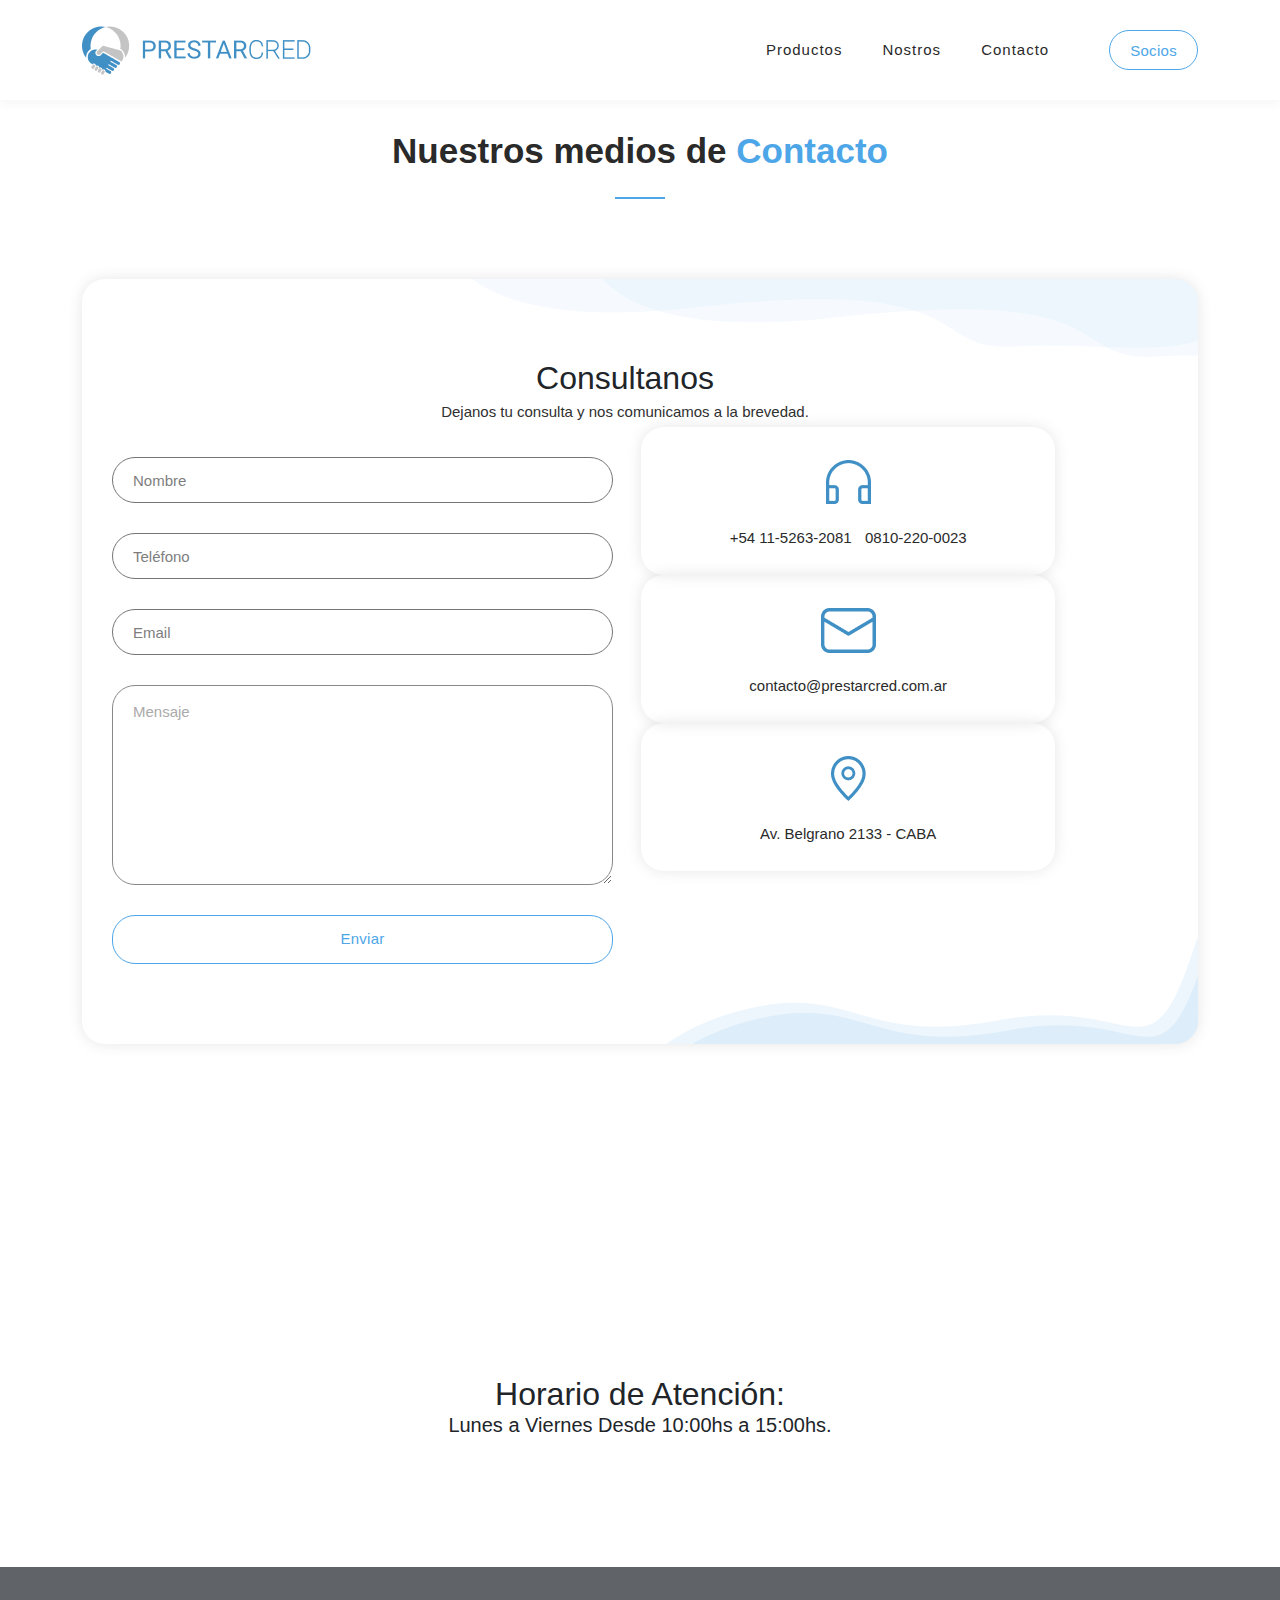
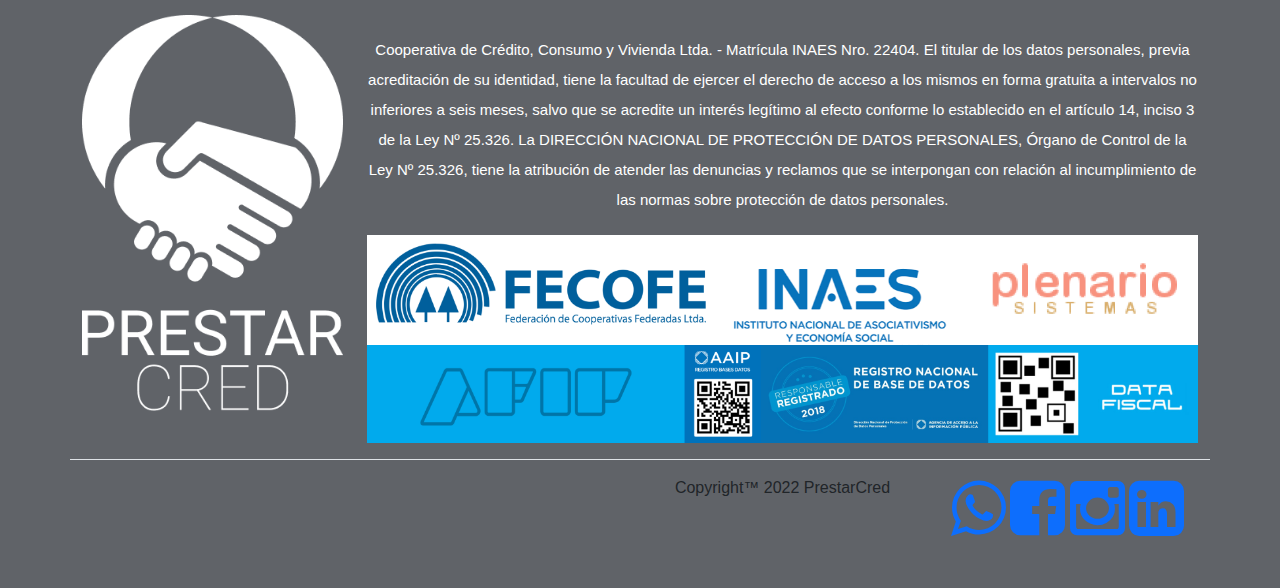
==== commit d072e0c5: "Update contacto.html" ====
--- a/contacto.html
+++ b/contacto.html
@@ -159,27 +159,7 @@
                 </div>
                 <div class="col-md-9">
                     <ul class="listadoFooter">
-                        <p> Cooperativa de Crédito, Consumo y Vivienda Ltda. - Matrícula INAES Nro. El titular
-                            de
-                            los datos
-                            personales tiene la
-                            facultad de ejercer el derecho de acceso a los mismos en forma gratuita a intervalos
-                            no
-                            inferiores
-                            a
-                            seis meses, salvo que se acredite un interés legítimo al efecto conforme lo
-                            establecido
-                            en el
-                            artículo
-                            14, inciso 3 de la Ley Nº 25.326. La DIRECCIÓN NACIONAL DE PROTECCIÓN DE DATOS
-                            PERSONALES, Órgano
-                            de
-                            Control de la Ley Nº 25.326, tiene la atribución de atender las denuncias y reclamos
-                            que
-                            se
-                            interpongan
-                            con relación al incumplimiento de las normas sobre protección de datos personales.
-                        </p>
+                        <p>Cooperativa de Crédito, Consumo y Vivienda Ltda. - Matrícula INAES Nro. 22404. El titular de los datos personales, previa acreditación de su identidad, tiene la facultad de ejercer el derecho de acceso a los mismos en forma gratuita a intervalos no inferiores a seis meses, salvo que se acredite un interés legítimo al efecto conforme lo establecido en el artículo 14, inciso 3 de la Ley Nº 25.326. La DIRECCIÓN NACIONAL DE PROTECCIÓN DE DATOS PERSONALES, Órgano de Control de la Ley Nº 25.326, tiene la atribución de atender las denuncias y reclamos que se interpongan con relación al incumplimiento de las normas sobre protección de datos personales.</p>
                         <div class="thumb">
                             <img src="assets/images/123123.png" alt="">
                             <div class="thumb">
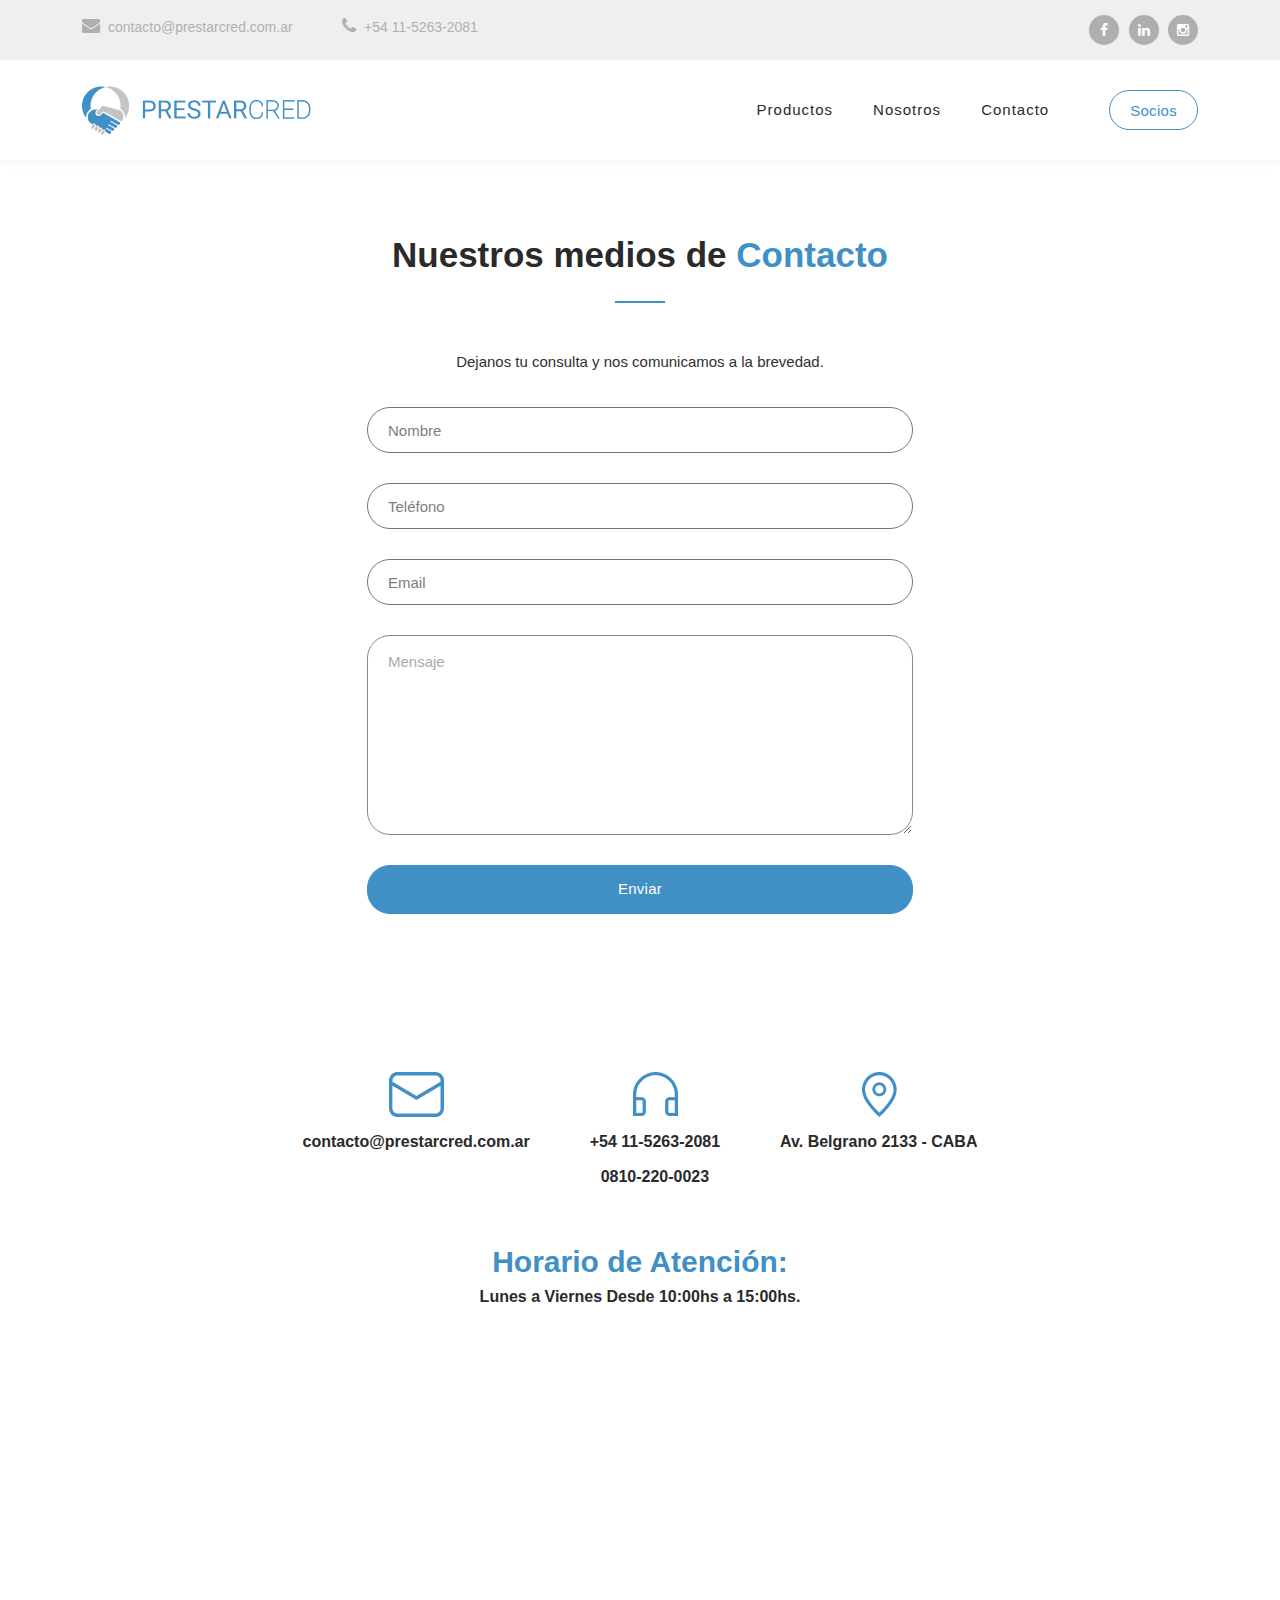
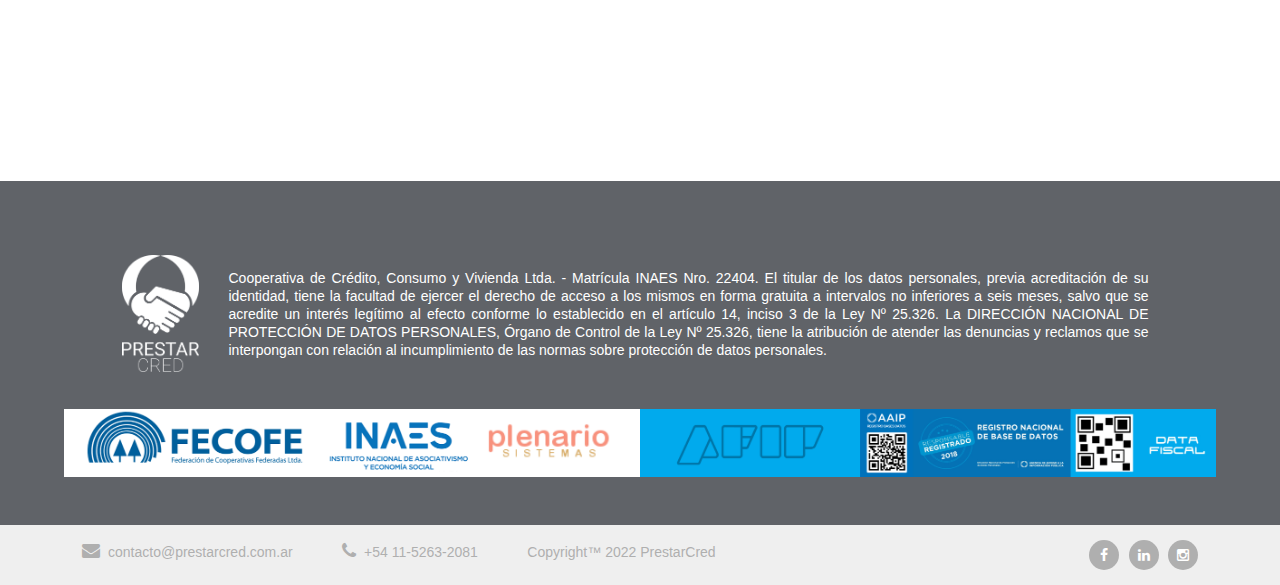
==== commit 44dfd9a6: "Modificaciones estrucutra & estilos" ====
--- a/contacto.html
+++ b/contacto.html
@@ -11,7 +11,8 @@
     <link rel="stylesheet" href="./css/style.css">
     <meta name="description" content="DESCRIPCION DEL PRIDUCTO">
     <meta name="keywords" content="PALABRAS CLAVES">
-    <title>PrestarCred</title>
+    <title>PrestarCred - Contacto</title>
+    <link href="https://fonts.googleapis.com/css2?family=Roboto:wght@100;200;300;400;500;600;700;800;900&display=swap" rel="stylesheet">
     <link href="vendor/bootstrap/css/bootstrap.min.css" rel="stylesheet">
     <link rel="stylesheet" href="assets/css/fontawesome.css">
     <link rel="stylesheet" href="assets/css/templatemo-digimedia-v3.css">
@@ -20,7 +21,27 @@
     <link href="icons/css/ionicons.min.css" rel="stylesheet" type="text/css">
     <link href="icons/css/simple-line-icons.css" rel="stylesheet" type="text/css">
 </head>
-
+<!-- Pre-header Starts -->
+<div class="pre-header">
+    <div class="container">
+      <div class="row">
+        <div class="col-lg-8 col-sm-8 col-7">
+          <ul class="info">
+            <li><a href="mailto:elcorreoquequieres@correo.com?Subject=Contacto%20desde%20el%20sitio"><i class="fa fa-envelope"></i>contacto@prestarcred.com.ar</a></li>
+            <li><a href="https://api.whatsapp.com/send?phone=541152632081"><i class="fa fa-phone"></i>+54 11-5263-2081</a></li>
+          </ul>
+        </div>
+        <div class="col-lg-4 col-sm-4 col-5">
+          <ul class="social-media">
+            <li><a href="#"><i class="fa fa-facebook"></i></a></li>
+            <li><a href="#"><i class="fa fa-linkedin"></i></a></li>
+            <li><a href="#"><i class="fa fa-instagram"></i></a></li>
+          </ul>
+        </div>
+      </div>
+    </div>
+  </div>
+  <!-- Pre-header End -->
 
 <body>
     <div id="js-preloader" class="js-preloader">
@@ -47,7 +68,7 @@
 
                         <ul class="nav">
                             <li class="scroll-to-section"><a href="#services">Productos</a></li>
-                            <li class="scroll-to-section"><a href="somos.html">Nostros</a></li>
+                            <li class="scroll-to-section"><a href="nosotros.html">Nosotros</a></li>
                             <li class="scroll-to-section"><a href="contacto.html">Contacto</a></li>
                             <li class="scroll-to-section">
                                 <div class="border-first-button"><a href="#" target="_blank">Socios</a></div>
@@ -62,9 +83,7 @@
             </div>
         </div>
     </header>
-
-
-    <div id="contact" class="contact-us section">
+<div id="contact" class="contact-us section">
         <div class="container">
             <div class="row">
                 <div class="col-lg-6 offset-lg-3">
@@ -76,7 +95,7 @@
             </div>
         </div>
     </div>
-
+    
 
 
     <div class="container">
@@ -84,9 +103,8 @@
             <div class="h-full w-auto flex items-center">
                 <div class="fill-form">
                     <div class="row">
-                        <h2>Consultanos</h2>
                         <p>Dejanos tu consulta y nos comunicamos a la brevedad.</p>
-                        <div class="col-lg-6">
+                        <div class="col-lg-6 offset-lg-3">
                             <fieldset>
                                 <input type="name" name="name" id="name" placeholder="Nombre" autocomplete="on"
                                     required>
@@ -108,84 +126,94 @@
                             </fieldset>
                         </div>
                         &nbsp
-                        <div class="col-lg-5">
-                            <div class="icon">
-                                <img src="./assets/images/WHATS.png" alt="">
-                                <a href="#">+54 11-5263-2081</a>
-                                &nbsp
-                                <a href="#">0810-220-0023</a>
-                            </div>
-                            <div class="icon">
-                                <img src="./assets/images/CORREO.png" alt="">
-                                <a href="mailto:contacto@prestarcred.com.ar">contacto@prestarcred.com.ar</a>
-                            </div>
-                            <div class="icon">
-                                <img src="./assets/images/PLACE.png" alt="">
-                                <a href="https://goo.gl/maps/WsN87xhwoDBEDXhWA">Av. Belgrano 2133 -
-                                    CABA</a>
-                            </div>
                         </div>
-                    </div>
                 </div>
             </div>
         </form>
     </div>
     </div>
-
-    </div>
-
+</div>
+<div class="horarios-dias">
+    <div class="items-horarios-dias">
+        <div class="icon">
+            <div>
+            <img src="./assets/images/CORREO.png" alt="">
+            </div>
+            <div>
+            <a href="mailto:contacto@prestarcred.com.ar">contacto@prestarcred.com.ar</a>
+            </div>
+        </div>
+        <div class="icon">
+            <div>
+            <img src="./assets/images/WHATS.png" alt="">
+            </div>
+            <div>
+            <a href="https://api.whatsapp.com/send?phone=541152632081">+54 11-5263-2081</a>
+           <br>
+                       <a href="tel:+5408102200023">0810-220-0023</a>
+            </div>
+        </div>
+        <div class="icon">
+            <div>
+            <img src="./assets/images/PLACE.png" alt="">
+            </div>
+            <div>
+            <a href="https://goo.gl/maps/WsN87xhwoDBEDXhWA">Av. Belgrano 2133 - CABA</a>
+        </div>
+        </div>
+    </div>
+    <h2 class="text-center">Horario de Atención:</h2>
+    <h5 class="text-center">Lunes a Viernes Desde 10:00hs a 15:00hs.</h5>
+</div> 
     <div id="map">
         <iframe
             src="https://www.google.com/maps/embed?pb=!1m18!1m12!1m3!1d1380.5887365605004!2d-58.39754877655513!3d-34.61397420290044!2m3!1f0!2f0!3f0!3m2!1i1024!2i768!4f13.1!3m3!1m2!1s0x95bccae7a61e32ed%3A0x6d70efcb19880864!2sBelgrano%202133%2C%20C1094AAD%20CABA!5e0!3m2!1ses-419!2sar!4v1643049631453!5m2!1ses-419!2sar"
             width="100%" height="300px" frameborder="50" style="border:0" allowfullscreen></iframe>
     </div>
     </div>
-    &nbsp
-    <h2 class="text-center">Horario de Atención:</h2>
-    <h5 class="text-center">Lunes a Viernes Desde 10:00hs a 15:00hs.</h5>
-
+    
 
     <footer class="py-5">
-        <div class="circle-home6">
-            <div class="hole"></div>
-        </div>
-        <div class="circle-home7">
-            <div class="hole"></div>
-        </div>
+        <div class="conteiner-footer">
+        <div class="imagen-logo-footer">
+          <img src="./assets/images/PRESTARCRED.png">
+        </div>
+        <div class="col-md-9">
+          <p class="textos-legales">Cooperativa de Crédito, Consumo y Vivienda Ltda. - Matrícula INAES Nro. 22404. El titular de los datos personales, previa acreditación de su identidad, tiene la facultad de ejercer el derecho de acceso a los mismos en forma gratuita a intervalos no inferiores a seis meses, salvo que se acredite un interés legítimo al efecto conforme lo establecido en el artículo 14, inciso 3 de la Ley Nº 25.326. La DIRECCIÓN NACIONAL DE PROTECCIÓN DE DATOS PERSONALES, Órgano de Control de la Ley Nº 25.326, tiene la atribución de atender las denuncias y reclamos que se interpongan con relación al incumplimiento de las normas sobre protección de datos personales.</p>
+        </div>
+      </div>
+      <div class="conteiner-images-footer">
+        <div class="thumb">
+          <img src="assets/images/123123.png" alt="">
+        </div>
+          <div class="thumb">
+            <img src="assets/images/123123 si.png" alt="">
+            </div>
+          </div>
+      </footer>
+      
+      <!-- Pre-header Starts -->
+      <div class="pre-header">
         <div class="container">
-            <div class="row mb-3">
-                <div class="col-md-3 text-center">
-                    <img src="./assets/images/PRESTARCRED.png">
-                </div>
-                <div class="col-md-9">
-                    <ul class="listadoFooter">
-                        <p>Cooperativa de Crédito, Consumo y Vivienda Ltda. - Matrícula INAES Nro. 22404. El titular de los datos personales, previa acreditación de su identidad, tiene la facultad de ejercer el derecho de acceso a los mismos en forma gratuita a intervalos no inferiores a seis meses, salvo que se acredite un interés legítimo al efecto conforme lo establecido en el artículo 14, inciso 3 de la Ley Nº 25.326. La DIRECCIÓN NACIONAL DE PROTECCIÓN DE DATOS PERSONALES, Órgano de Control de la Ley Nº 25.326, tiene la atribución de atender las denuncias y reclamos que se interpongan con relación al incumplimiento de las normas sobre protección de datos personales.</p>
-                        <div class="thumb">
-                            <img src="assets/images/123123.png" alt="">
-                            <div class="thumb">
-                                <img src="assets/images/123123 si.png" alt="">
-                    </ul>
-                </div>
-                <div class="col-md-3">
-                    <ul class="listadoFooter listadofooternobold">
-                    </ul>
-                </div>
-            </div>
-            <div class="row border-top">
-                <div class="col-md-6 text-center mt-3 fbottom">
-                </div>
-                <div class="col-md-3 text-center mt-3 fbottom">
-                    Copyright™ 2022 PrestarCred
-                </div>
-                <div class="col-md-3 text-center mt-3 fbottom textCopy">
-                    <div class="social">
-                        <a href="#" id="share-wa" class="sharer button"><i class="fa fa-4x fa-whatsapp"></i></a>
-                        <a href="#" id="share-fb" class="sharer button"><i class="fa fa-4x fa-facebook-square"></i></a>
-                        <a href="#" id="share-tw" class="sharer button"><i class="fa fa-4x fa-instagram"></i></a>
-                        <a href="#" id="share-li" class="sharer button"><i class="fa fa-4x fa-linkedin-square"></i></a>
-                    </div>
-                </div>
-    </footer>
+          <div class="row">
+            <div class="col-lg-8 col-sm-8 col-7">
+              <ul class="info">
+                <li><a href="mailto:elcorreoquequieres@correo.com?Subject=Contacto%20desde%20el%20sitio"><i class="fa fa-envelope"></i>contacto@prestarcred.com.ar</a></li>
+                <li><a href="https://api.whatsapp.com/send?phone=541152632081"><i class="fa fa-phone"></i>+54 11-5263-2081</a></li>
+                <li><a href="#">Copyright™ 2022 PrestarCred</a></li>
+              </ul>
+            </div>
+            <div class="col-lg-4 col-sm-4 col-5">
+              <ul class="social-media">
+                <li><a href="#"><i class="fa fa-facebook"></i></a></li>
+                <li><a href="#"><i class="fa fa-linkedin"></i></a></li>
+                <li><a href="#"><i class="fa fa-instagram"></i></a></li>
+              </ul>
+            </div>
+          </div>
+        </div>
+      </div>
+      <!-- Pre-header End -->
 
 
     <script src="vendor/jquery/jquery.min.js"></script>
--- a/assets/css/templatemo-digimedia-v3.css
+++ b/assets/css/templatemo-digimedia-v3.css
@@ -1,2142 +1,425 @@
-/*
+html, body, div, span, applet, object, iframe, h1, h2, h3, h4, h5, h6, p, blockquote, div pre, a, abbr, acronym, address, big, cite, code, del, dfn, em, font, img, ins, kbd, q, s, samp, small, strike, strong, sub, sup, tt, var, b, u, i, center, dl, dt, dd, ol, ul, li, figure, header, nav, section, article, aside, footer, figcaption { margin: 0px; padding: 0px; border: 0px; outline: 0px; }
+.grid::after { content: ""; display: block; clear: both; }
+.grid-sizer, .grid-item { width: 50%; }
+.grid-item { float: left; }
+.grid-item img { display: block; max-width: 100%; }
+.clearfix::after { content: "."; display: block; clear: both; visibility: hidden; line-height: 0; height: 0px; }
+.clearfix { display: inline-block; }
+html[xmlns] .clearfix { display: block; }
+* html .clearfix { height: 1%; }
+ul, li { padding: 0px; margin: 0px; list-style: none; }
+header, nav, section, article, aside, footer, hgroup { display: block; }
+* { box-sizing: border-box; }
+html, body { font-family: Roboto, sans-serif; font-weight: 400; background-color: rgb(255, 255, 255); -webkit-font-smoothing: antialiased; }
+a { text-decoration: none !important; }
+h1, h2, h3, h4, h5, h6 { margin-top: 0px; margin-bottom: 0px; }
+ul { margin-bottom: 0px; }
+p { font-size: 15px; line-height: 30px; font-weight: 300; color: rgb(48, 48, 48); }
+img { width: 100%; overflow: hidden; }
+html, body { background: rgb(255, 255, 255); font-family: "Public Sans", sans-serif; }
+::selection { background: rgb(64, 144, 198); color: rgb(255, 255, 255) !important; }
+@media (max-width: 991px) {
+  html, body { overflow-x: hidden; }
+  .mobile-top-fix { margin-top: 30px; margin-bottom: 0px; }
+  .mobile-bottom-fix { margin-bottom: 30px; }
+  .mobile-bottom-fix-big { margin-bottom: 60px; }
+}
+.page-section { margin-top: 120px; }
+.section-heading { position: relative; z-index: 2; }
+.section-heading h6 { font-size: 15px; font-weight: 700; color: rgb(64, 144, 198); text-transform: uppercase; margin-bottom: 15px; }
+.section-heading h4 { color: rgb(42, 42, 42); font-size: 35px; font-weight: 700; margin-bottom: 25px; }
+.section-heading h4 em { font-style: normal; color: rgb(64, 144, 198); }
+.section-heading .line-dec { width: 50px; height: 2px; background-color: rgb(64, 144, 198); }
+.item-individual i { color: white; font-size: 20px; }
+.border-second-button a { border-radius: 23px; transition: all 0.5s ease 0s; display: inline-block !important; padding: 10px 20px !important; color: rgb(255, 255, 255) !important; border: 1px solid rgb(255, 255, 255) !important; font-weight: 500 !important; letter-spacing: 0.3px !important; }
+.border-second-button a:hover { background-color: rgb(255, 255, 255); color: rgb(64, 144, 198) !important; }
+.border-first-button a { border-radius: 23px; transition: all 0.5s ease 0s; display: inline-block !important; padding: 10px 20px !important; color: rgb(64, 144, 198) !important; border: 1px solid rgb(64, 144, 198) !important; font-weight: 500 !important; letter-spacing: 0.3px !important; }
+.border-first-button a:hover { background-color: rgb(64, 144, 198); color: rgb(255, 255, 255) !important; }
+.pre-header { background-color: rgb(239, 239, 239); height: 60px; padding: 15px 0px; }
+.pre-header ul li { display: inline-block; }
+.pre-header ul.info li { margin-right: 45px; }
+.pre-header ul.info li a { color: rgb(175, 175, 175); font-size: 14px; transition: all 0.3s ease 0s; }
+.pre-header ul.info li a:hover { color: rgb(64, 144, 198); }
+.pre-header ul.info li a i { font-size: 18px; margin-right: 8px; }
+.pre-header ul.social-media { text-align: right; }
+.pre-header ul.social-media li { margin-left: 5px; }
+.pre-header ul.social-media li a { background-color: rgb(175, 175, 175); color: rgb(255, 255, 255); display: inline-block; width: 30px; height: 30px; line-height: 30px; text-align: center; border-radius: 50%; font-size: 14px; transition: all 0.3s ease 0s; }
+.pre-header ul.social-media li a:hover { background-color: rgb(64, 144, 198); }
+.background-header { top: 0px; left: 0px; right: 0px; box-shadow: rgba(0, 0, 0, 0.03) 0px 5px 8px; background-color: rgb(255, 255, 255) !important; height: 80px !important; position: fixed !important; }
+.background-header .logo, .background-header .main-nav .nav li a { color: rgb(255, 255, 255); }
+.background-header .main-nav .nav li:hover a { color: rgb(64, 144, 198); }
+.background-header .nav li a.active { position: relative; color: rgb(255, 255, 255); }
+.background-header .nav li a.active::after { position: absolute; width: 100%; height: 1px; background-color: rgb(64, 144, 198); content: ""; left: 50%; bottom: -20px; transform: translateX(-50%); }
+.background-header .nav li:last-child a.active::after { background-color: transparent; }
+.header-area { background-color: rgb(255, 255, 255); box-shadow: rgba(0, 0, 0, 0.03) 0px 5px 8px; position: absolute; left: 0px; right: 0px; z-index: 100; height: 100px; transition: all 0.5s ease 0s; }
+.header-area .main-nav { min-height: 80px; background: transparent; }
+.header-area .main-nav .logo { float: left; transition: all 0.3s ease 0s; }
+.header-area .main-nav .logo { line-height: 100px; float: left; transition: all 0.3s ease 0s; }
+.background-header .main-nav .logo { line-height: 80px; }
+.background-header .main-nav .nav { margin-top: 20px !important; }
+.header-area .main-nav .nav { float: right; margin-top: 30px; margin-right: 0px; background-color: transparent; transition: all 0.3s ease 0s; position: relative; z-index: 999; }
+.header-area .main-nav .nav li { padding-left: 20px; padding-right: 20px; }
+.header-area .main-nav .nav li:last-child { padding-right: 0px; padding-left: 40px; }
+.header-area .main-nav .nav li:last-child a, .background-header .main-nav .nav li:last-child a { font-weight: 400; padding: 0px 20px !important; }
+.header-area .main-nav .nav li:last-child a:hover, .background-header .main-nav .nav li:last-child a:hover { color: rgb(255, 255, 255) !important; }
+.header-area .main-nav .nav li a { display: block; font-weight: 500; font-size: 15px; color: rgb(42, 42, 42); text-transform: capitalize; transition: all 0.3s ease 0s; height: 40px; line-height: 40px; border: transparent; letter-spacing: 1px; }
+.header-area .main-nav .nav li:hover a, .header-area .main-nav .nav li a.active { color: rgb(64, 144, 198) !important; }
+.background-header .main-nav .nav li:hover a, .background-header .main-nav .nav li a.active { opacity: 1; color: rgb(64, 144, 198) !important; }
+.header-area .main-nav .nav li.submenu { position: relative; padding-right: 30px; }
+.header-area .main-nav .nav li.submenu::after { font-family: "Public San, sans-serif"; content: "ÃƒÆ’Ã†â€™Ãƒâ€ Ã¢â‚¬â„¢ÃƒÆ’Ã¢â‚¬Â ÃƒÂ¢Ã¢â€šÂ¬Ã¢â€žÂ¢ÃƒÆ’Ã†â€™ÃƒÂ¢Ã¢â€šÂ¬Ã…Â¡ÃƒÆ’Ã¢â‚¬Å¡Ãƒâ€šÃ‚Â¯ÃƒÆ’Ã†â€™Ãƒâ€ Ã¢â‚¬â„¢ÃƒÆ’Ã¢â‚¬Å¡Ãƒâ€šÃ‚Â¢ÃƒÆ’Ã†â€™Ãƒâ€šÃ‚Â¢ÃƒÆ’Ã‚Â¢ÃƒÂ¢Ã¢â‚¬Å¡Ã‚Â¬Ãƒâ€¦Ã‚Â¡ÃƒÆ’Ã¢â‚¬Å¡Ãƒâ€šÃ‚Â¬ÃƒÆ’Ã†â€™ÃƒÂ¢Ã¢â€šÂ¬Ã‚Â¦ÃƒÆ’Ã¢â‚¬Å¡Ãƒâ€šÃ‚Â¾ÃƒÆ’Ã†â€™Ãƒâ€ Ã¢â‚¬â„¢ÃƒÆ’Ã¢â‚¬Å¡Ãƒâ€šÃ‚Â¢ÃƒÆ’Ã†â€™Ãƒâ€šÃ‚Â¢ÃƒÆ’Ã‚Â¢ÃƒÂ¢Ã¢â‚¬Å¡Ã‚Â¬Ãƒâ€¦Ã‚Â¡ÃƒÆ’Ã¢â‚¬Å¡Ãƒâ€šÃ‚Â¬ÃƒÆ’Ã†â€™ÃƒÂ¢Ã¢â€šÂ¬Ã…Â¡ÃƒÆ’Ã¢â‚¬Å¡Ãƒâ€šÃ‚Â¡"; font-size: 12px; color: rgb(42, 42, 42); position: absolute; right: 18px; top: 12px; }
+.background-header .main-nav .nav li.submenu::after { color: rgb(42, 42, 42); }
+.header-area .main-nav .nav li.submenu ul { position: absolute; width: 200px; box-shadow: rgba(0, 0, 0, 0.06) 0px 2px 28px 0px; overflow: hidden; top: 50px; opacity: 0; transform: translateY(2em); visibility: hidden; z-index: -1; transition: all 0.3s ease-in-out 0s, visibility 0s linear 0.3s, z-index 0s linear 0.01s; }
+.header-area .main-nav .nav li.submenu ul li { margin-left: 0px; padding-left: 0px; padding-right: 0px; }
+.header-area .main-nav .nav li.submenu ul li a { opacity: 1; display: block; background: rgb(247, 247, 247); padding-left: 20px; height: 40px; line-height: 40px; transition: all 0.3s ease 0s; position: relative; font-size: 13px; font-weight: 400; border-bottom: 1px solid rgb(238, 238, 238); color: rgb(42, 42, 42) !important; }
+.header-area .main-nav .nav li.submenu ul li a:hover { background: rgb(255, 255, 255); padding-left: 25px; color: rgb(64, 144, 198) !important; }
+.header-area .main-nav .nav li.submenu ul li a:hover::before { width: 3px; }
+.header-area .main-nav .nav li.submenu:hover ul { visibility: visible; opacity: 1; z-index: 1; transform: translateY(0%); transition-delay: 0s, 0s, 0.3s; }
+.header-area .main-nav .menu-trigger { cursor: pointer; position: absolute; top: 33px; width: 32px; height: 40px; text-indent: -9999em; z-index: 99; right: 40px; display: none; }
+.background-header .main-nav .menu-trigger { top: 23px; }
+.header-area .main-nav .menu-trigger span, .header-area .main-nav .menu-trigger span::before, .header-area .main-nav .menu-trigger span::after { transition: all 0.4s ease 0s; background-color: rgb(42, 42, 42); display: block; position: absolute; width: 30px; height: 2px; left: 0px; }
+.background-header .main-nav .menu-trigger span, .background-header .main-nav .menu-trigger span::before, .background-header .main-nav .menu-trigger span::after { background-color: rgb(42, 42, 42); }
+.header-area .main-nav .menu-trigger span::before, .header-area .main-nav .menu-trigger span::after { transition: all 0.4s ease 0s; background-color: rgb(42, 42, 42); display: block; position: absolute; height: 2px; left: 0px; width: 75%; }
+.background-header .main-nav .menu-trigger span::before, .background-header .main-nav .menu-trigger span::after { background-color: rgb(42, 42, 42); }
+.header-area .main-nav .menu-trigger span::before, .header-area .main-nav .menu-trigger span::after { content: ""; }
+.header-area .main-nav .menu-trigger span { top: 16px; }
+.header-area .main-nav .menu-trigger span::before { transform-origin: 33% 100%; top: -10px; z-index: 10; }
+.header-area .main-nav .menu-trigger span::after { transform-origin: 33% 0px; top: 10px; }
+.header-area .main-nav .menu-trigger.active span, .header-area .main-nav .menu-trigger.active span::before, .header-area .main-nav .menu-trigger.active span::after { background-color: transparent; width: 100%; }
+.header-area .main-nav .menu-trigger.active span::before { transform: translateY(6px) translateX(1px) rotate(45deg); background-color: rgb(42, 42, 42); }
+.background-header .main-nav .menu-trigger.active span::before { background-color: rgb(42, 42, 42); }
+.header-area .main-nav .menu-trigger.active span::after { transform: translateY(-6px) translateX(1px) rotate(-45deg); background-color: rgb(42, 42, 42); }
+.background-header .main-nav .menu-trigger.active span::after { background-color: rgb(42, 42, 42); }
+.header-area.header-sticky { min-height: 80px; }
+.header-area .nav { margin-top: 30px; }
+.header-area.header-sticky .nav li a.active { color: rgb(64, 144, 198); }
+.bajada-prestamo { margin-top: 30px; }
+.conteiner-footer { display: flex; flex-wrap: wrap; justify-content: center; align-items: center; }
+.imagen-logo-footer {width: 97px;padding: 10px;}
+.textos-legales {text-align: justify;padding: 20px;font-size: 14px;line-height: 18px;}
+@media (max-width: 1200px) {
+  .header-area .main-nav .nav li { padding-left: 12px; padding-right: 12px; }
+  .header-area .main-nav::before { display: none; }
+}
+@media (max-width: 992px) {
+  .header-area .main-nav .nav li:last-child, .background-header .main-nav .nav li:last-child { display: none; }
+  .header-area .main-nav .nav li:nth-child(6), .background-header .main-nav .nav li:nth-child(6) { padding-right: 0px; }
+  .background-header .nav li a.active::after { display: none; }
+}
+@media (max-width: 767px) {
+  .pre-header ul.info li:last-child { display: none; }
+  .background-header .main-nav .nav { margin-top: 80px !important; }
+  .header-area .main-nav .logo { color: rgb(30, 30, 30); }
+  .header-area.header-sticky .nav li a:hover, .header-area.header-sticky .nav li a.active { opacity: 1; color: rgb(64, 144, 198) !important; }
+  .header-area.header-sticky .nav li.search-icon a { width: 100%; }
+  .header-area { background-color: rgb(255, 255, 255); padding: 0px 15px; height: 100px; text-align: center; box-shadow: rgba(0, 0, 0, 0.03) 0px 5px 8px; }
+  .header-area .container { padding: 0px; }
+  .header-area .logo { margin-left: 30px; }
+  .header-area .menu-trigger { display: block !important; }
+  .header-area .main-nav { overflow: hidden; }
+  .header-area .main-nav .nav { float: none; width: 100%; display: none; transition: all 0s ease 0s; margin-left: 0px; }
+  .background-header .nav { margin-top: 80px; }
+  .header-area .main-nav .nav li:first-child { border-top: 1px solid rgb(238, 238, 238); }
+  .header-area.header-sticky .nav { margin-top: 100px; }
+  .header-area .main-nav .nav li { width: 100%; background: rgb(255, 255, 255); border-bottom: 1px solid rgb(231, 231, 231); padding-left: 0px !important; padding-right: 0px !important; }
+  .header-area .main-nav .nav li a { height: 50px !important; line-height: 50px !important; padding: 0px !important; border: none !important; background: rgb(247, 247, 247) !important; color: rgb(25, 26, 32) !important; }
+  .header-area .main-nav .nav li a:hover { background: rgb(238, 238, 238) !important; color: rgb(64, 144, 198) !important; }
+  .header-area .main-nav .nav li.submenu ul { position: relative; visibility: inherit; opacity: 1; z-index: 1; transform: translateY(0%); transition-delay: 0s, 0s, 0.3s; top: 0px; width: 100%; box-shadow: none; height: 0px; }
+  .header-area .main-nav .nav li.submenu ul li a { font-size: 12px; font-weight: 400; }
+  .header-area .main-nav .nav li.submenu ul li a:hover::before { width: 0px; }
+  .header-area .main-nav .nav li.submenu ul.active { height: auto !important; }
+  .header-area .main-nav .nav li.submenu::after { color: rgb(59, 86, 110); right: 25px; font-size: 14px; top: 15px; }
+  .header-area .main-nav .nav li.submenu:hover ul, .header-area .main-nav .nav li.submenu:focus ul { height: 0px; }
+}
+@media (min-width: 767px) {
+  .header-area .main-nav .nav { display: flex !important; }
+}
+.js-preloader { position: fixed; inset: 0px; background-color: rgb(255, 255, 255); display: flex; -webkit-box-align: center; align-items: center; -webkit-box-pack: center; justify-content: center; opacity: 1; visibility: visible; z-index: 9999; transition: opacity 0.25s ease 0s; }
+.js-preloader.loaded { opacity: 0; visibility: hidden; pointer-events: none; }
+@-webkit-keyframes dot { 
+  50% { transform: translateX(96px); }
+}
+@keyframes dot { 
+  50% { transform: translateX(96px); }
+}
+@-webkit-keyframes dots { 
+  50% { transform: translateX(-31px); }
+}
+@keyframes dots { 
+  50% { transform: translateX(-31px); }
+}
+.preloader-inner { position: relative; width: 142px; height: 40px; background: rgb(255, 255, 255); }
+.preloader-inner .dot { position: absolute; width: 16px; height: 16px; top: 12px; left: 15px; background: rgb(64, 144, 198); border-radius: 50%; transform: translateX(0px); animation: 2.8s ease 0s infinite normal none running dot; }
+.preloader-inner .dots { transform: translateX(0px); margin-top: 12px; margin-left: 31px; animation: 2.8s ease 0s infinite normal none running dots; }
+.preloader-inner .dots span { display: block; float: left; width: 16px; height: 16px; margin-left: 16px; background: rgb(64, 144, 198); border-radius: 50%; }
+.main-banner { background-repeat: no-repeat; background-position: center center; background-size: cover; padding: 226px 0px 120px; position: relative; overflow: hidden; }
+.main-banner::after { content: ""; background-image: url("../images/slider-left-dec.jpg"); background-repeat: no-repeat; position: absolute; left: 0px; top: 60px; width: 262px; height: 625px; z-index: 1; }
+.main-banner::before { content: ""; background-image: url("../images/slider-right-dec.jpg"); background-repeat: no-repeat; position: absolute; right: 0px; top: 60px; width: 1159px; height: 797px; z-index: -1; }
+.main-banner .left-content { margin-right: 15px; }
+.main-banner .left-content h6 { font-size: 20px; font-weight: 700; color: rgb(64, 144, 198); margin-bottom: 15px; text-transform: uppercase; }
+.main-banner .left-content h2 { z-index: 2; position: relative; font-weight: 700; font-size: 3em; color: rgb(42, 42, 42); margin-bottom: 20px; }
+.main-banner .left-content p { margin-bottom: 30px; margin-right: 45px; }
+.main-banner .right-image { text-align: right; position: relative; z-index: 20; }
+.main-banner .right-image img { max-width: 593px; }
+#about { padding-top: 130px; }
+.about-left-image img { margin-right: 45px; }
+.about-right-content p { margin-top: 30px; margin-bottom: 45px; }
+.skills-content { position: relative; z-index: 1; margin-top: -50px; background-color: rgb(245, 245, 245); border-bottom-right-radius: 50px; border-bottom-left-radius: 50px; padding: 110px 0px 50px; }
+.skill-item { text-align: center; }
+.progress { width: 150px; height: 150px; line-height: 150px; background: none; margin: 0px auto; box-shadow: none; position: relative; }
+.progress::after { content: ""; width: 100%; height: 100%; border-radius: 50%; border: 5px solid rgb(255, 255, 255); position: absolute; top: 0px; left: 0px; }
+.progress > span { width: 50%; height: 100%; overflow: hidden; position: absolute; top: 0px; z-index: 1; }
+.progress .progress-left { left: 0px; }
+.progress .progress-bar { width: 100%; height: 100%; background: none; border-width: 5px; border-style: solid; position: absolute; top: 0px; border-color: rgb(253, 106, 84); }
+.first-skill-item .progress .progress-bar { border-color: rgb(64, 144, 198); }
+.second-skill-item .progress .progress-bar { border-color: rgb(114, 106, 227); }
+.third-skill-item .progress .progress-bar { border-color: rgb(245, 139, 86); }
+.progress .progress-left .progress-bar { left: 100%; border-top-right-radius: 75px; border-bottom-right-radius: 75px; border-left: 0px; transform-origin: left center; }
+.progress .progress-right { right: 0px; }
+.progress .progress-right .progress-bar { left: -100%; border-top-left-radius: 75px; border-bottom-left-radius: 75px; border-right: 0px; transform-origin: right center; }
+.progress .progress-value { color: rgb(42, 42, 42); display: flex; width: 100%; border-radius: 50%; font-size: 35px; text-align: center; line-height: 25px; align-items: center; justify-content: center; height: 100%; font-weight: 700; }
+.progress .progress-value div { margin-top: 10px; }
+.progress .progress-value span { font-size: 18px; text-transform: none; color: rgb(175, 175, 175); font-weight: 300; }
+.progress[data-percentage="10"] .progress-right .progress-bar { animation: 1.5s linear 0s 1 normal forwards running loading-1; }
+.progress[data-percentage="10"] .progress-left .progress-bar { animation: 0s ease 0s 0 normal none running none; }
+.progress[data-percentage="20"] .progress-right .progress-bar { animation: 1.5s linear 0s 1 normal forwards running loading-2; }
+.progress[data-percentage="20"] .progress-left .progress-bar { animation: 0s ease 0s 0 normal none running none; }
+.progress[data-percentage="30"] .progress-right .progress-bar { animation: 1.5s linear 0s 1 normal forwards running loading-3; }
+.progress[data-percentage="30"] .progress-left .progress-bar { animation: 0s ease 0s 0 normal none running none; }
+.progress[data-percentage="40"] .progress-right .progress-bar { animation: 1.5s linear 0s 1 normal forwards running loading-4; }
+.progress[data-percentage="40"] .progress-left .progress-bar { animation: 0s ease 0s 0 normal none running none; }
+.progress[data-percentage="50"] .progress-right .progress-bar { animation: 1.5s linear 0s 1 normal forwards running loading-5; }
+.progress[data-percentage="50"] .progress-left .progress-bar { animation: 0s ease 0s 0 normal none running none; }
+.progress[data-percentage="60"] .progress-right .progress-bar { animation: 1.5s linear 0s 1 normal forwards running loading-5; }
+.progress[data-percentage="60"] .progress-left .progress-bar { animation: 1.5s linear 1.5s 1 normal forwards running loading-1; }
+.progress[data-percentage="70"] .progress-right .progress-bar { animation: 1.5s linear 0s 1 normal forwards running loading-5; }
+.progress[data-percentage="70"] .progress-left .progress-bar { animation: 1.5s linear 1.5s 1 normal forwards running loading-2; }
+.progress[data-percentage="80"] .progress-right .progress-bar { animation: 1.5s linear 0s 1 normal forwards running loading-5; }
+.progress[data-percentage="80"] .progress-left .progress-bar { animation: 1.5s linear 1.5s 1 normal forwards running loading-3; }
+.progress[data-percentage="90"] .progress-right .progress-bar { animation: 1.5s linear 0s 1 normal forwards running loading-5; }
+.progress[data-percentage="90"] .progress-left .progress-bar { animation: 1.5s linear 1.5s 1 normal forwards running loading-4; }
+.progress[data-percentage="100"] .progress-right .progress-bar { animation: 1.5s linear 0s 1 normal forwards running loading-5; }
+.progress[data-percentage="100"] .progress-left .progress-bar { animation: 1.5s linear 1.5s 1 normal forwards running loading-5; }
+@keyframes loading-1 { 
+  0% { transform: rotate(0deg); }
+  100% { transform: rotate(36deg); }
+}
+@keyframes loading-2 { 
+  0% { transform: rotate(0deg); }
+  100% { transform: rotate(72deg); }
+}
+@keyframes loading-3 { 
+  0% { transform: rotate(0deg); }
+  100% { transform: rotate(108deg); }
+}
+@keyframes loading-4 { 
+  0% { transform: rotate(0deg); }
+  100% { transform: rotate(144deg); }
+}
+@keyframes loading-5 { 
+  0% { transform: rotate(0deg); }
+  100% { transform: rotate(180deg); }
+}
+.progress { margin-bottom: 1em; }
+.services { padding-top: 100px; position: relative; }
+.services::after { content: ""; background-repeat: no-repeat; position: absolute; left: 0px; top: 0px; z-index: 0; }
+.services::before { content: ""; background-image: url(""); background-repeat: no-repeat; position: absolute; right: 0px; top: 400px; width: 161px; height: 413px; z-index: 0; }
+.services .section-heading { text-align: center; margin-bottom: 80px; }
+.services .section-heading .line-dec { margin: 0px auto; }
+.services .naccs { position: relative; z-index: 1; }
+.services .icon { display: block; text-align: center; margin: 0px auto; }
+.services .naccs .menu div h4 { color: rgb(255, 255, 255); font-size: 15px; font-weight: 400; width: 100%; }
+.services .icon img { margin-bottom: 10px; max-width: 60px; min-width: 60px; }
+.services .naccs .menu { text-align: center; margin-bottom: 30px; }
+.services .naccs .menu div { color: rgb(255, 255, 255); margin: 0px; width: 22%; font-size: 17px; font-weight: 700; display: inline-block; text-align: center; cursor: pointer; transition: all 1s cubic-bezier(0.075, 0.82, 0.165, 1) 0s; }
+.services .naccs .menu div .thumb { display: inline-block; width: 100%; padding: 30px 0px; }
+.services .naccs .menu div.active { box-shadow: rgba(0, 0, 0, 0.1) 0px 0px 15px; }
+.services ul.nacc { position: relative; min-height: 100%; list-style: none; margin: 0px; padding: 0px; transition: all 0.5s cubic-bezier(0.075, 0.82, 0.165, 1) 0s; height: 100% !important; }
+.services ul.nacc li { opacity: 0; transform: translateX(-50px); position: absolute; list-style: none; transition: all 1s cubic-bezier(0.075, 0.82, 0.165, 1) 0s; }
+.services ul.nacc li.active { transition-delay: 0.3s; position: relative; z-index: 2; opacity: 1; transform: translateX(0px); box-shadow: rgba(0, 0, 0, 0.1) 0px 0px 15px; background-color: rgb(255, 255, 255); border-radius: 15px; padding: 80px 120px 50px; }
+.services ul.nacc li { width: 100%; }
+.services ul.nacc li .right-image img { max-width: 420px; float: right; }
+.services .nacc .thumb h4 { color: rgb(42, 42, 42); font-size: 20px; font-weight: 700; line-height: 35px; margin-bottom: 25px; }
+.services .nacc .thumb .main-white-button { text-align: right; margin-top: 40px; }
+.services .nacc .thumb .main-white-button a { background-color: rgb(42, 44, 48); color: rgb(255, 255, 255); }
+.services .nacc .thumb .main-white-button a i { background-color: rgb(255, 255, 255); color: rgb(42, 44, 48); }
+.services .left-text h4 { font-size: 20px; font-weight: 700; color: rgb(64, 144, 198) !important; }
+.services .left-text p { margin-bottom: 30px; }
+.nacc .ticks-list span { display: inline-block; opacity: 1; margin-right: 45px; margin-bottom: 20px; font-size: 15px; font-weight: 400; }
+.items-text { color: white; margin-bottom: 15px; }
+.bajada-nosotros { margin-top: 30px;}
+.horarios-dias {
+  margin: 0 auto 30px;
+  width: 71%;
+}
+.horarios-dias h2 { color: rgb(64, 144, 198); font-size: 30px; font-weight: 700; line-height: 35px; margin-top: 25px; }
+.horarios-dias h5 { color: rgb(42, 42, 42); font-size: 16px; font-weight: 700; line-height: 35px; margin-bottom: 25px; }
+.items-horarios-dias {
+  display: flex;
+  flex-wrap: wrap;
+  justify-content: center;
+  /* align-items: center; */
+  margin-bottom: 50px;
+}
 
-TemplateMo 568 DigiMedia
+.items-horarios-dias .icon {
+  text-align: center;
+  margin: 0 30px;
+}
 
-https://templatemo.com/tm-568-digimedia
+.items-horarios-dias a { color: rgb(42, 42, 42); font-size: 16px; font-weight: 700; line-height: 35px; margin-bottom: 25px;  transition: all 0.3s ease 0s;  }
+.items-horarios-dias a:hover { color: rgb(64, 144, 198);}
 
-*/
-
-/* ---------------------------------------------
-Table of contents
-------------------------------------------------
-01. font & reset css
-02. reset
-03. global styles
-04. header
-05. banner
-06. features
-07. testimonials
-08. contact
-09. footer
-10. preloader
-11. search
-12. portfolio
-
---------------------------------------------- */
-/* 
----------------------------------------------
-font & reset css
---------------------------------------------- 
-*/
-/* 
----------------------------------------------
-reset
---------------------------------------------- 
-*/
-html, body, div, span, applet, object, iframe, h1, h2, h3, h4, h5, h6, p, blockquote, div
-pre, a, abbr, acronym, address, big, cite, code, del, dfn, em, font, img, ins, kbd, q,
-s, samp, small, strike, strong, sub, sup, tt, var, b, u, i, center, dl, dt, dd, ol, ul, li,
-figure, header, nav, section, article, aside, footer, figcaption {
-  margin: 0;
-  padding: 0;
-  border: 0;
-  outline: 0;
-}
-
-/* clear fix */
-.grid:after {
-  content: '';
-  display: block;
-  clear: both;
-}
-
-/* ---- .grid-item ---- */
-
-.grid-sizer,
-.grid-item {
-  width: 50%;
-}
-
-.grid-item {
-  float: left;
-}
-
-.grid-item img {
-  display: block;
-  max-width: 100%;
-}
-
-.clearfix:after {
-  content: ".";
-  display: block;
-  clear: both;
-  visibility: hidden;
-  line-height: 0;
-  height: 0;
-}
-
-.clearfix {
-  display: inline-block;
-}
-
-html[xmlns] .clearfix {
-  display: block;
-}
-
-* html .clearfix {
-  height: 1%;
-}
-
-ul, li {
-  padding: 0;
-  margin: 0;
-  list-style: none;
-}
-
-header, nav, section, article, aside, footer, hgroup {
-  display: block;
-}
-
-* {
-  box-sizing: border-box;
-}
-
-html, body {
-  font-family: 'Public Sans', sans-serif;
-  font-weight: 400;
-  background-color: #fff;
-  -ms-text-size-adjust: 100%;
-  -webkit-font-smoothing: antialiased;
-  -moz-osx-font-smoothing: grayscale;
-}
-
-a {
-  text-decoration: none !important;
-}
-
-h1, h2, h3, h4, h5, h6 {
-  margin-top: 0px;
-  margin-bottom: 0px;
-}
-
-ul {
-  margin-bottom: 0px;
-}
-
-p {
-  font-size: 15px;
-  line-height: 30px;
-  font-weight: 300;
-  color: #303030;
-}
-
-img {
-  width: 100%;
-  overflow: hidden;
-}
-
-/* 
----------------------------------------------
-global styles
---------------------------------------------- 
-*/
-html,
-body {
-  background: #fff;
-  font-family: 'Public Sans', sans-serif;
-}
-
-::selection {
-  background: #4da6e7;
-  color: #fff !important;
-}
-
-::-moz-selection {
-  background: #4da6e7;
-  color: #fff !important;
-}
-
-@media (max-width: 991px) {
-  html, body {
-    overflow-x: hidden;
-  }
-  .mobile-top-fix {
-    margin-top: 30px;
-    margin-bottom: 0px;
-  }
-  .mobile-bottom-fix {
-    margin-bottom: 30px;
-  }
-  .mobile-bottom-fix-big {
-    margin-bottom: 60px;
-  }
-}
-
-.page-section {
-  margin-top: 120px;
-}
-
-.section-heading {
-  position: relative;
-  z-index: 2;
-}
-
-.section-heading h6 {
-  font-size: 15px;
-  font-weight: 700;
-  color: #4da6e7;
-  text-transform: uppercase;
-  margin-bottom: 15px;
-}
-
-.section-heading h4 {
-  color: #2a2a2a;
-  font-size: 35px;
-  font-weight: 700;
-  margin-bottom: 25px;
-}
-
-.section-heading h4 em {
-  font-style: normal;
-  color: #4da6e7;
-}
-
-.section-heading .line-dec {
-  width: 50px;
-  height: 2px;
-  background-color: #4da6e7;
-}
-
-.border-first-button a {
-  display: inline-block !important;
-  padding: 10px 20px !important;
-  color: #4da6e7 !important;
-  border: 1px solid #4da6e7 !important;
-  border-radius: 23px;
-  font-weight: 500 !important;
-  letter-spacing: 0.3px !important;
-  transition: all .5s;
-}
-
-.border-first-button a:hover {
-  background-color: #4da6e7;
-  color: #fff !important;
-}
-
-
-
-/* 
----------------------------------------------
-header
---------------------------------------------- 
-*/
-
-.pre-header {
-  background-color: #efefef;
-  height: 60px;
-  padding: 15px 0px;
-}
-
-.pre-header ul li {
-  display: inline-block;
-}
-
-.pre-header ul.info li {
-  margin-right: 45px;
-}
-
-.pre-header ul.info li a {
-  color: #afafaf;
-  font-size: 14px;
-  transition: all .3s;
-}
-
-.pre-header ul.info li a:hover {
-  color: #4da6e7;
-}
-
-.pre-header ul.info li a i {
-  font-size: 18px;
-  margin-right: 8px;
-}
-
-.pre-header ul.social-media {
-  text-align: right;
-}
-
-.pre-header ul.social-media li {
-  margin-left: 5px;
-}
-
-.pre-header ul.social-media li a {
-  background-color: #afafaf;
-  color: #fff;
-  display: inline-block;
-  width: 30px;
-  height: 30px;
-  line-height: 30px;
-  text-align: center;
-  border-radius: 50%;
-  font-size: 14px;
-  transition: all .3s;
-}
-
-.pre-header ul.social-media li a:hover {
-  background-color: #4da6e7;
-}
-
-.background-header {
-  background-color: #fff!important;
-  height: 80px!important;
-  position: fixed!important;
-  top: 0px;
-  left: 0px;
-  right: 0px;
-  box-shadow: 0px 5px 8px rgba(0,0,0,0.03);
-}
-
-.background-header .logo,
-.background-header .main-nav .nav li a {
-  color: #fff;
-}
-
-.background-header .main-nav .nav li:hover a {
-  color: #4da6e7;
-}
-
-.background-header .nav li a.active {
-  position: relative;
-  color: #fff;
-}
-
-.background-header .nav li a.active:after {
-  position: absolute;
-  width: 100%;
-  height: 1px;
-  background-color: #4da6e7;
-  content: '';
-  left: 50%;
-  bottom: -20px;
-  transform: translateX(-50%);
-}
-
-.background-header .nav li:last-child a.active:after {
-  background-color: transparent;
-}
-
-.header-area {
-  background-color: #fff;
-  box-shadow: 0px 5px 8px rgba(0,0,0,0.03);
-  position: absolute;
-  left: 0px;
-  right: 0px;
-  z-index: 100;
-  height: 100px;
-  -webkit-transition: all .5s ease 0s;
-  -moz-transition: all .5s ease 0s;
-  -o-transition: all .5s ease 0s;
-  transition: all .5s ease 0s;
-}
-
-.header-area .main-nav {
-  min-height: 80px;
-  background: transparent;
-}
-
-.header-area .main-nav .logo {
-  float: left;
-  -webkit-transition: all 0.3s ease 0s;
-  -moz-transition: all 0.3s ease 0s;
-  -o-transition: all 0.3s ease 0s;
-  transition: all 0.3s ease 0s;
-}
-
-.header-area .main-nav .logo {
-    line-height: 100px;
-    float: left;
-    -webkit-transition: all 0.3s ease 0s;
-    -moz-transition: all 0.3s ease 0s;
-    -o-transition: all 0.3s ease 0s;
-    transition: all 0.3s ease 0s;
-}
-
-.background-header .main-nav .logo {
-  line-height: 80px;
-}
-
-.background-header .main-nav .nav {
-  margin-top: 20px !important;
-}
-
-.header-area .main-nav .nav {
-  float: right;
-  margin-top: 30px;
-  margin-right: 0px;
-  background-color: transparent;
-  -webkit-transition: all 0.3s ease 0s;
-  -moz-transition: all 0.3s ease 0s;
-  -o-transition: all 0.3s ease 0s;
-  transition: all 0.3s ease 0s;
-  position: relative;
-  z-index: 999;
-}
-
-.header-area .main-nav .nav li {
-  padding-left: 20px;
-  padding-right: 20px;
-}
-
-.header-area .main-nav .nav li:last-child {
-  padding-right: 0px;
-  padding-left: 40px;
-}
-
-.header-area .main-nav .nav li:last-child a ,
-.background-header .main-nav .nav li:last-child a {
-  padding: 0px 20px !important;
-  font-weight: 400;
-}
-
-.header-area .main-nav .nav li:last-child a:hover ,
-.background-header .main-nav .nav li:last-child a:hover {
-  color: #fff !important;
-}
-
-.header-area .main-nav .nav li a {
-  display: block;
-  font-weight: 500;
-  font-size: 15px;
-  color: #2a2a2a;
-  text-transform: capitalize;
-  -webkit-transition: all 0.3s ease 0s;
-  -moz-transition: all 0.3s ease 0s;
-  -o-transition: all 0.3s ease 0s;
-  transition: all 0.3s ease 0s;
-  height: 40px;
-  line-height: 40px;
-  border: transparent;
-  letter-spacing: 1px;
-}
-
-.header-area .main-nav .nav li:hover a,
-.header-area .main-nav .nav li a.active {
-  color: #4da6e7!important;
-}
-
-.background-header .main-nav .nav li:hover a,
-.background-header .main-nav .nav li a.active {
-  color: #4da6e7!important;
-  opacity: 1;
-}
-
-.header-area .main-nav .nav li.submenu {
-  position: relative;
-  padding-right: 30px;
-}
-
-.header-area .main-nav .nav li.submenu:after {
-  font-family: "Public San, sans-serif";
-  content: "\f107";
-  font-size: 12px;
-  color: #2a2a2a;
-  position: absolute;
-  right: 18px;
-  top: 12px;
-}
-
-.background-header .main-nav .nav li.submenu:after {
-  color: #2a2a2a;
-}
-
-.header-area .main-nav .nav li.submenu ul {
-  position: absolute;
-  width: 200px;
-  box-shadow: 0 2px 28px 0 rgba(0, 0, 0, 0.06);
-  overflow: hidden;
-  top: 50px;
-  opacity: 0;
-  transform: translateY(+2em);
-  visibility: hidden;
-  z-index: -1;
-  transition: all 0.3s ease-in-out 0s, visibility 0s linear 0.3s, z-index 0s linear 0.01s;
-}
-
-.header-area .main-nav .nav li.submenu ul li {
-  margin-left: 0px;
-  padding-left: 0px;
-  padding-right: 0px;
-}
-
-.header-area .main-nav .nav li.submenu ul li a {
-  opacity: 1;
-  display: block;
-  background: #f7f7f7;
-  color: #2a2a2a!important;
-  padding-left: 20px;
-  height: 40px;
-  line-height: 40px;
-  -webkit-transition: all 0.3s ease 0s;
-  -moz-transition: all 0.3s ease 0s;
-  -o-transition: all 0.3s ease 0s;
-  transition: all 0.3s ease 0s;
-  position: relative;
-  font-size: 13px;
-  font-weight: 400;
-  border-bottom: 1px solid #eee;
-}
-
-.header-area .main-nav .nav li.submenu ul li a:hover {
-  background: #fff;
-  color: #4da6e7!important;
-  padding-left: 25px;
-}
-
-.header-area .main-nav .nav li.submenu ul li a:hover:before {
-  width: 3px;
-}
-
-.header-area .main-nav .nav li.submenu:hover ul {
-  visibility: visible;
-  opacity: 1;
-  z-index: 1;
-  transform: translateY(0%);
-  transition-delay: 0s, 0s, 0.3s;
-}
-
-.header-area .main-nav .menu-trigger {
-  cursor: pointer;
-  display: block;
-  position: absolute;
-  top: 33px;
-  width: 32px;
-  height: 40px;
-  text-indent: -9999em;
-  z-index: 99;
-  right: 40px;
-  display: none;
-}
-
-.background-header .main-nav .menu-trigger {
-  top: 23px;
-}
-
-.header-area .main-nav .menu-trigger span,
-.header-area .main-nav .menu-trigger span:before,
-.header-area .main-nav .menu-trigger span:after {
-  -moz-transition: all 0.4s;
-  -o-transition: all 0.4s;
-  -webkit-transition: all 0.4s;
-  transition: all 0.4s;
-  background-color: #2a2a2a;
-  display: block;
-  position: absolute;
-  width: 30px;
-  height: 2px;
-  left: 0;
-}
-
-.background-header .main-nav .menu-trigger span,
-.background-header .main-nav .menu-trigger span:before,
-.background-header .main-nav .menu-trigger span:after {
-  background-color: #2a2a2a;
-}
-
-.header-area .main-nav .menu-trigger span:before,
-.header-area .main-nav .menu-trigger span:after {
-  -moz-transition: all 0.4s;
-  -o-transition: all 0.4s;
-  -webkit-transition: all 0.4s;
-  transition: all 0.4s;
-  background-color: #2a2a2a;
-  display: block;
-  position: absolute;
-  width: 30px;
-  height: 2px;
-  left: 0;
-  width: 75%;
-}
-
-.background-header .main-nav .menu-trigger span:before,
-.background-header .main-nav .menu-trigger span:after {
-  background-color: #2a2a2a;
-}
-
-.header-area .main-nav .menu-trigger span:before,
-.header-area .main-nav .menu-trigger span:after {
-  content: "";
-}
-
-.header-area .main-nav .menu-trigger span {
-  top: 16px;
-}
-
-.header-area .main-nav .menu-trigger span:before {
-  -moz-transform-origin: 33% 100%;
-  -ms-transform-origin: 33% 100%;
-  -webkit-transform-origin: 33% 100%;
-  transform-origin: 33% 100%;
-  top: -10px;
-  z-index: 10;
-}
-
-.header-area .main-nav .menu-trigger span:after {
-  -moz-transform-origin: 33% 0;
-  -ms-transform-origin: 33% 0;
-  -webkit-transform-origin: 33% 0;
-  transform-origin: 33% 0;
-  top: 10px;
-}
-
-.header-area .main-nav .menu-trigger.active span,
-.header-area .main-nav .menu-trigger.active span:before,
-.header-area .main-nav .menu-trigger.active span:after {
-  background-color: transparent;
-  width: 100%;
-}
-
-.header-area .main-nav .menu-trigger.active span:before {
-  -moz-transform: translateY(6px) translateX(1px) rotate(45deg);
-  -ms-transform: translateY(6px) translateX(1px) rotate(45deg);
-  -webkit-transform: translateY(6px) translateX(1px) rotate(45deg);
-  transform: translateY(6px) translateX(1px) rotate(45deg);
-  background-color: #2a2a2a;
-}
-
-.background-header .main-nav .menu-trigger.active span:before {
-  background-color: #2a2a2a;
-}
-
-.header-area .main-nav .menu-trigger.active span:after {
-  -moz-transform: translateY(-6px) translateX(1px) rotate(-45deg);
-  -ms-transform: translateY(-6px) translateX(1px) rotate(-45deg);
-  -webkit-transform: translateY(-6px) translateX(1px) rotate(-45deg);
-  transform: translateY(-6px) translateX(1px) rotate(-45deg);
-  background-color: #2a2a2a;
-}
-
-.background-header .main-nav .menu-trigger.active span:after {
-  background-color: #2a2a2a;
-}
-
-.header-area.header-sticky {
-  min-height: 80px;
-}
-
-.header-area .nav {
-  margin-top: 30px;
-}
-
-.header-area.header-sticky .nav li a.active {
-  color: #4da6e7;
-}
-
+.icon img {
+  margin: auto;
+  width: 60px;
+}
+.feature-icon-wrap { position: relative; padding-bottom: 40px; margin: 0px; }
+.feature-icon-wrap .left-side-icon { float: left; }
+.feature-icon-wrap .left-side-icon .front-icon { font-size: 3em; color: rgb(3, 169, 244); }
+.back-icon { z-index: -1; position: absolute; padding-left: 150px; left: 0px; top: 60px; width: 40px; height: 100px; line-height: 100px; font-size: 100px; }
+.feature-icon-wrap .features-text-right { padding-left: 40px; overflow: hidden; }
+.features-text-right h3 { text-transform: uppercase; font-weight: 700; font-size: 18px; letter-spacing: 1px; }
+.services-icons .left-side-icon i { width: 70px; height: 70px; line-height: 70px; display: inline-block; text-align: center; border-radius: 50%; border: 1px solid rgb(3, 169, 244); }
+.free-quote-image { background-image: url("../images/quote-bg.jpg"); background-repeat: no-repeat; background-position: center center; background-size: cover; padding: 120px 0px; text-align: center; position: relative; z-index: 2; margin-top: 130px; }
+.free-quote { background-color: rgb(64, 144, 198); background-repeat: no-repeat; background-position: center center; padding: 100px 0px; text-align: center; position: relative; z-index: 2; margin-top: 100px; }
+.prestamo { margin-top: 50px; color: white !important; }
+.free-quote .section-heading { margin-bottom: 60px; }
+.free-quote .section-heading h6, .free-quote .section-heading h4 { color: rgb(255, 255, 255); }
+.free-quote .section-heading .line-dec { margin: 0px auto; background-color: rgb(255, 255, 255); }
+.free-quote form { background-color: rgb(255, 255, 255); display: inline-block; width: 100%; min-height: 80px; border-radius: 40px; position: relative; z-index: 1; }
+.free-quote form input { width: 100%; margin-top: 20px; margin-left: 30px; color: rgb(42, 44, 48); font-weight: 400; font-size: 15px; height: 40px; background-color: transparent; border-bottom: 1px solid rgb(238, 238, 238); border-top: none; border-left: none; border-right: none; position: relative; z-index: 2; outline: none; }
+.free-quote form button { width: 100%; height: 80px; border-top-right-radius: 40px; border-bottom-right-radius: 40px; outline: none; border: none; margin-left: 30px; background-color: rgb(64, 144, 198); font-size: 15px; color: rgb(255, 255, 255); }
+.our-portfolio { padding-top: 130px; overflow: hidden; position: relative; }
+.our-portfolio::before { content: ""; background-image: url("../images/"); background-repeat: no-repeat; position: absolute; right: 0px; top: 0px; width: 414px; height: 861px; z-index: 1; }
+.our-portfolio::after { content: ""; background-image: url("../images/"); background-repeat: no-repeat; position: absolute; left: 0px; top: 0px; width: 677px; height: 759px; z-index: 1; }
+.our-portfolio .section-heading { margin-bottom: 80px; }
+.our-portfolio .container-fluid { padding-right: 15px; padding-left: 15px; position: relative; z-index: 2; }
+.our-portfolio .item { position: relative; z-index: 222; }
+.portfolio-item { margin: 15px; }
+.conteiner-images-footer {width: 90%;margin-top: 10px;margin: 10px auto 0;/* margin: auto; */display: flex;justify-content: space-between;align-items: center;}
+.portfolio-item .thumb { position: relative; border-radius: 50px; }
+.portfolio-item:hover .down-content h4, .portfolio-item:hover .down-content span { color: rgb(64, 144, 198); }
+.portfolio-item .thumb img { border-top-right-radius: 23px; border-top-left-radius: 23px; overflow: hidden; }
+.portfolio-item .down-content { background-color: rgb(255, 255, 255); text-align: center; padding: 18px 0px; border-bottom-right-radius: 23px; border-bottom-left-radius: 23px; }
+.portfolio-item .down-content h4 { font-size: 20px; font-weight: 700; color: rgb(42, 42, 42); margin-bottom: 8px; transition: all 0.3s ease 0s; }
+.portfolio-item .down-content span { font-size: 15px; color: rgb(175, 175, 175); transition: all 0.3s ease 0s; }
+.our-portfolio .owl-nav { position: absolute; top: -125px; right: 15%; max-width: 1320px; display: inline-block !important; }
+.our-portfolio .owl-nav .owl-next { margin-left: 10px; }
+.our-portfolio .owl-nav span { width: 46px; height: 46px; display: inline-block; text-align: center; line-height: 46px; font-size: 30px; background-color: rgb(196, 196, 196); border-radius: 50%; color: rgb(255, 255, 255); transition: all 0.5s ease 0s; }
+.our-portfolio .owl-nav span:hover { color: rgb(255, 255, 255); background-color: rgb(64, 144, 198); }
+.blog::before { content: ""; background-image: url("../images/blog-left-dec.jpg"); background-repeat: no-repeat; position: absolute; left: 0px; top: 0px; width: 961px; height: 1020px; z-index: 0; }
+.blog { position: relative; padding-top: 130px; }
+.blog .section-heading { text-align: center; margin-bottom: 80px; }
+.blog .section-heading .line-dec { margin: 0px auto; }
+.blog-post { box-shadow: rgba(0, 0, 0, 0.1) 0px 0px 15px; border-radius: 25px; position: relative; z-index: 2; }
+.show-up { position: relative; z-index: 222; }
+.blog-post .thumb img { border-top-right-radius: 23px; border-top-left-radius: 23px; }
+.blog-post .down-content { border-bottom-right-radius: 23px; border-bottom-left-radius: 23px; background-color: rgb(255, 255, 255); padding: 30px; }
+.blog-post .down-content span.category { font-size: 15px; color: rgb(255, 255, 255); padding: 8px 12px; background-color: rgb(64, 144, 198); border-radius: 18px; display: inline-block; }
+.blog-post .down-content span.date { font-size: 15px; color: rgb(175, 175, 175); text-align: right; float: right; margin-top: 4px; }
+.blog-post .down-content h4 { font-size: 20px; font-weight: 700; color: rgb(42, 42, 42); margin-top: 20px; margin-bottom: 20px; line-height: 30px; }
+.blog-post .down-content p { margin-bottom: 30px; }
+.blog-post .down-content span.author { font-size: 15px; color: rgb(42, 42, 42); }
+.blog-post .down-content span.author img { max-width: 56px; border-radius: 50%; margin-right: 15px; }
+.blog-post .down-content .border-first-button { display: inline-block; float: right; }
+.blog-posts { margin-left: 30px; }
+.post-item { margin-bottom: 62px; }
+.last-post-item { margin-bottom: 0px; }
+.post-item .thumb { display: inline-block; float: left; margin-right: 30px; }
+.post-item .thumb img { border-radius: 23px; display: inline-block; }
+.post-item .right-content { padding-top: 20px; }
+.post-item .right-content span.category { font-size: 15px; color: rgb(255, 255, 255); padding: 8px 12px; background-color: rgb(64, 144, 198); border-radius: 18px; display: inline-block; }
+.post-item .right-content span.date { font-size: 15px; color: rgb(175, 175, 175); text-align: right; float: right; margin-top: 4px; }
+.post-item .right-content h4 { font-size: 20px; font-weight: 700; color: rgb(42, 42, 42); margin-top: 20px; margin-bottom: 20px; line-height: 30px; }
+.contact-us {padding-top: 174px;}
+.contact-us .section-heading .line-dec { margin: 0px auto; }
+.contact-us .section-heading { text-align: center; margin-bottom: 80px; }
+.form#contact::before { /*background-image: url("../images/contact-top-right-v3.png");*/ position: absolute; right: 0px; top: 0px; width: 726px; height: 78px; background-repeat: no-repeat; content: ""; z-index: 1; }
+.contact-dec img { max-width: 224px; position: absolute; right: 25px; top: -242px; }
+form#contact::after {/* background-image: url("../images/contact-bottom-right-v3.png"); */position: absolute;right: 0px;bottom: 0px;width: 532px;height: 106px;background-repeat: no-repeat;content: "";z-index: 1;}
+form#contact {/* box-shadow: rgba(0, 0, 0, 0.1) 0px 0px 15px; */position: relative;background-color: rgb(255, 255, 255);border-radius: 23px;text-align: center;}
+form#contact #map iframe { border-top-left-radius: 23px; border-bottom-left-radius: 23px; margin-bottom: -7px; position: relative; z-index: 2; }
+.fill-form {/* padding: 80px 60px 80px 30px; */margin-top: -36px;margin-bottom: 150px;}
+.fill-form .info-post { margin-bottom: 20px; }
+.fill-form .icon {text-align: center;box-shadow: rgba(0, 0, 0, 0.1) 0px 0px 15px;border-radius: 6px;padding: 20px;margin: 24px 0;}
+.fill-form .icon img { max-width: 60px; display: block; margin: 0px auto; }
+.fill-form .icon a { margin-top: 15px; display: inline-block; font-size: 15px; font-weight: 500; color: rgb(42, 42, 42); transition: all 0.3s ease 0s; }
+.fill-form .icon:hover a { color: rgb(64, 144, 198); }
+form#contact input { width: 100%; height: 46px; background-color: transparent; border: 1px solid rgb(117, 117, 117); outline: none; font-size: 15px; font-weight: 300; color: rgb(42, 42, 42); padding: 0px 20px; border-radius: 23px; margin-top: 30px; }
+form#contact input::placeholder { color: rgb(126, 126, 126); }
+form#contact textarea { width: 100%; min-width: 100%; max-width: 100%; max-height: 200px; min-height: 200px; height: 200px; border-radius: 23px; background-color: transparent; border: 1px solid rgb(136, 136, 136); outline: none; font-size: 15px; font-weight: 300; color: rgb(42, 42, 42); padding: 15px 20px; margin-top: 30px; }
+form#contact textarea::placeholder { color: rgb(170, 170, 170); }
+form#contact button { 
+  display: inline-block; 
+  background-color: rgb(64, 144, 198); 
+  font-size: 15px; 
+  font-weight: 400; 
+  color: rgb(255, 255, 255); 
+  margin-top: 30px; 
+  width: 100%; 
+  text-transform: capitalize; 
+  padding: 12px 25px; 
+  border-radius: 23px; 
+  letter-spacing: 0.25px; 
+  border: 1px solid rgb(64, 144, 198);
+  transition: all 0.3s ease 0s; 
+  outline: none; 
+}
+form#contact button:hover { 
+  background-color: rgb(255, 255, 255) !important; 
+  color: rgb(64, 144, 198) !important; 
+  outline: none;
+}
+footer { background-color: rgb(96, 99, 104); background-position: center center; background-repeat: no-repeat; background-size: cover; margin-top: 130px; }
+footer p { text-align: center; margin: 20px 0px; color: rgb(255, 255, 255); }
+footer p a { color: rgb(255, 255, 255); transition: all 0.5s ease 0s; }
 @media (max-width: 1200px) {
-  .header-area .main-nav .nav li {
-    padding-left: 12px;
-    padding-right: 12px;
-  }
-  .header-area .main-nav:before {
-    display: none;
-  }
-}
-
+  .header-area .main-nav .logo h4 { font-size: 24px; }
+  .header-area .main-nav .logo h4 img { max-width: 25px; margin-left: 0px; }
+  .header-area .main-nav .nav li:last-child { padding-left: 20px; }
+}
 @media (max-width: 992px) {
-  .header-area .main-nav .nav li:last-child  ,
-  .background-header .main-nav .nav li:last-child {
-    display: none;
-  }
-  .header-area .main-nav .nav li:nth-child(6),
-  .background-header .main-nav .nav li:nth-child(6) {
-    padding-right: 0px;
-  }
-  .background-header .nav li a.active:after {
-    display: none;
-  }
-}
-
+  form#contact { overflow: hidden; }
+  .header-area .main-nav .logo h4 { font-size: 20px; }
+  .main-banner .left-content { margin-right: 0px; }
+  .main-banner { text-align: center; padding: 226px 0px 30px; }
+  .main-banner::before { display: none; }
+  .main-banner .right-image { margin: 30px auto 0px; text-align: center; }
+  .features-item { margin-bottom: 45px; }
+  .last-features-item, .last-skill-item { margin-bottom: 0px !important; }
+  .skill-item { margin-bottom: 30px; }
+  .about-left-image img { margin-right: 0px; margin-bottom: 45px; }
+  .services .naccs .menu div { font-size: 15px; font-weight: 500; }
+  .service-item { text-align: center; }
+  .service-item .icon { margin-top: 0px; margin-bottom: 30px; }
+  .about-us .left-image { margin-right: 30px; margin-left: 30px; margin-bottom: 45px; }
+  .blog-posts { margin-left: 0px; margin-top: 30px; }
+  .post-item { margin-bottom: 70px; }
+  .our-portfolio .owl-nav { display: none !important; }
+  .contact-info { margin-top: 60px; }
+  form#contact { padding: 45px; }
+}
 @media (max-width: 767px) {
-  .pre-header ul.info li:last-child {
-    display: none;
-  }
-  .background-header .main-nav .nav {
-    margin-top: 80px !important;
-  }
-  .header-area .main-nav .logo {
-    color: #1e1e1e;
-  }
-  .header-area.header-sticky .nav li a:hover,
-  .header-area.header-sticky .nav li a.active {
-    color: #4da6e7!important;
-    opacity: 1;
-  }
-  .header-area.header-sticky .nav li.search-icon a {
-    width: 100%;
-  }
-  .header-area {
-    background-color: #fff;
-    padding: 0px 15px;
-    height: 100px;
-    box-shadow: none;
-    text-align: center;
-    box-shadow: 0px 5px 8px rgba(0,0,0,0.03);
-  }
-  .header-area .container {
-    padding: 0px;
-  }
-  .header-area .logo {
-    margin-left: 30px;
-  }
-  .header-area .menu-trigger {
-    display: block !important;
-  }
-  .header-area .main-nav {
-    overflow: hidden;
-  }
-  .header-area .main-nav .nav {
-    float: none;
-    width: 100%;
-    display: none;
-    -webkit-transition: all 0s ease 0s;
-    -moz-transition: all 0s ease 0s;
-    -o-transition: all 0s ease 0s;
-    transition: all 0s ease 0s;
-    margin-left: 0px;
-  }
-  .background-header .nav {
-    margin-top: 80px;
-  }
-  .header-area .main-nav .nav li:first-child {
-    border-top: 1px solid #eee;
-  }
-  .header-area.header-sticky .nav {
-    margin-top: 100px;
-  }
-  .header-area .main-nav .nav li {
-    width: 100%;
-    background: #fff;
-    border-bottom: 1px solid #e7e7e7;
-    padding-left: 0px !important;
-    padding-right: 0px !important;
-  }
-  .header-area .main-nav .nav li a {
-    height: 50px !important;
-    line-height: 50px !important;
-    padding: 0px !important;
-    border: none !important;
-    background: #f7f7f7 !important;
-    color: #191a20 !important;
-  }
-  .header-area .main-nav .nav li a:hover {
-    background: #eee !important;
-    color: #4da6e7!important;
-  }
-  .header-area .main-nav .nav li.submenu ul {
-    position: relative;
-    visibility: inherit;
-    opacity: 1;
-    z-index: 1;
-    transform: translateY(0%);
-    transition-delay: 0s, 0s, 0.3s;
-    top: 0px;
-    width: 100%;
-    box-shadow: none;
-    height: 0px;
-  }
-  .header-area .main-nav .nav li.submenu ul li a {
-    font-size: 12px;
-    font-weight: 400;
-  }
-  .header-area .main-nav .nav li.submenu ul li a:hover:before {
-    width: 0px;
-  }
-  .header-area .main-nav .nav li.submenu ul.active {
-    height: auto !important;
-  }
-  .header-area .main-nav .nav li.submenu:after {
-    color: #3B566E;
-    right: 25px;
-    font-size: 14px;
-    top: 15px;
-  }
-  .header-area .main-nav .nav li.submenu:hover ul, .header-area .main-nav .nav li.submenu:focus ul {
-    height: 0px;
-  }
-}
-
-@media (min-width: 767px) {
-  .header-area .main-nav .nav {
-    display: flex !important;
-  }
-}
-
-/* 
----------------------------------------------
-preloader
---------------------------------------------- 
-*/
-
-.js-preloader {
-    position: fixed;
-    top: 0;
-    left: 0;
-    right: 0;
-    bottom: 0;
-    background-color: #fff;
-    display: -webkit-box;
-    display: flex;
-    -webkit-box-align: center;
-    align-items: center;
-    -webkit-box-pack: center;
-    justify-content: center;
-    opacity: 1;
-    visibility: visible;
-    z-index: 9999;
-    -webkit-transition: opacity 0.25s ease;
-    transition: opacity 0.25s ease;
-}
-
-.js-preloader.loaded {
-    opacity: 0;
-    visibility: hidden;
-    pointer-events: none;
-}
-
-@-webkit-keyframes dot {
-    50% {
-        -webkit-transform: translateX(96px);
-        transform: translateX(96px);
-    }
-}
-
-@keyframes dot {
-    50% {
-        -webkit-transform: translateX(96px);
-        transform: translateX(96px);
-    }
-}
-
-@-webkit-keyframes dots {
-    50% {
-        -webkit-transform: translateX(-31px);
-        transform: translateX(-31px);
-    }
-}
-
-@keyframes dots {
-    50% {
-        -webkit-transform: translateX(-31px);
-        transform: translateX(-31px);
-    }
-}
-
-.preloader-inner {
-    position: relative;
-    width: 142px;
-    height: 40px;
-    background: #fff;
-}
-
-.preloader-inner .dot {
-    position: absolute;
-    width: 16px;
-    height: 16px;
-    top: 12px;
-    left: 15px;
-    background: #4da6e7;
-    border-radius: 50%;
-    -webkit-transform: translateX(0);
-    transform: translateX(0);
-    -webkit-animation: dot 2.8s infinite;
-    animation: dot 2.8s infinite;
-}
-
-.preloader-inner .dots {
-    -webkit-transform: translateX(0);
-    transform: translateX(0);
-    margin-top: 12px;
-    margin-left: 31px;
-    -webkit-animation: dots 2.8s infinite;
-    animation: dots 2.8s infinite;
-}
-
-.preloader-inner .dots span {
-    display: block;
-    float: left;
-    width: 16px;
-    height: 16px;
-    margin-left: 16px;
-    background: #4da6e7;
-    border-radius: 50%;
-}
-
-
-
-/* 
----------------------------------------------
-Banner Style
---------------------------------------------- 
-*/
-
-.main-banner {
-  background-repeat: no-repeat;
-  background-position: center center;
-  background-size: cover;
-  padding: 226px 0px 120px 0px;
-  position: relative;
-  overflow: hidden;
-}
-
-.main-banner:after {
-  content: '';
-  background-image: url(../images/slider-left-dec.jpg);
-  background-repeat: no-repeat;
-  position: absolute;
-  left: 0;
-  top: 60px;
-  width: 262px;
-  height: 625px;
-  z-index: 1;
-}
-
-.main-banner:before {
-  content: '';
-  background-image: url(../images/slider-right-dec.jpg);
-  background-repeat: no-repeat;
-  position: absolute;
-  right: 0;
-  top: 60px;
-  width: 1159px;
-  height: 797px;
-  z-index: -1;
-}
-
-.main-banner .left-content {
-  margin-right: 15px;
-}
-
-.main-banner .left-content h6 {
-  text-transform: capitalize;
-  font-size: 20px;
-  font-weight: 700;
-  color: #4da6e7;
-  margin-bottom: 15px;
-  text-transform: uppercase;
-}
-
-.main-banner .left-content h2 {
-  z-index: 2;
-  position: relative;
-  font-weight: 700;
-  font-size: 50px;
-  color: #2a2a2a;
-  margin-bottom: 20px;
-}
-
-.main-banner .left-content p {
-  margin-bottom: 30px;
-  margin-right: 45px;
-}
-
-.main-banner .right-image {
-  text-align: right;
-  position: relative;
-  z-index: 20;
-}
-
-.main-banner .right-image img {
-  max-width: 593px;
-}
-
-
-
-/* 
----------------------------------------------
-About Style
---------------------------------------------- 
-*/
-
-#about {
-  padding-top: 130px;
-}
-
-.about-left-image img {
-  margin-right: 45px;
-}
-
-.about-right-content p {
-  margin-top: 30px;
-  margin-bottom: 45px;
-}
-
-.skills-content {
-  position: relative;
-  z-index: 1;
-  margin-top: -50px;
-  background-color: #f5f5f5;
-  border-bottom-right-radius: 50px;
-  border-bottom-left-radius: 50px;
-  padding: 110px 0px 50px 0px;
-}
-
-.skill-item {
-  text-align: center;
-}
-
-.progress {
-  width: 150px;
-  height: 150px;
-  line-height: 150px;
-  background: none;
-  margin: 0 auto;
-  box-shadow: none;
-  position: relative;
-}
-.progress:after {
-  content: "";
-  width: 100%;
-  height: 100%;
-  border-radius: 50%;
-  border: 5px solid #fff;
-  position: absolute;
-  top: 0;
-  left: 0;
-}
-.progress > span {
-  width: 50%;
-  height: 100%;
-  overflow: hidden;
-  position: absolute;
-  top: 0;
-  z-index: 1;
-}
-.progress .progress-left {
-  left: 0;
-}
-.progress .progress-bar {
-  width: 100%;
-  height: 100%;
-  background: none;
-  border-width: 5px;
-  border-style: solid;
-  position: absolute;
-  top: 0;
-  border-color: #fd6a54;
-}
-
-.first-skill-item .progress .progress-bar {
-  border-color: #4da6e7;
-}
-
-.second-skill-item .progress .progress-bar {
-  border-color: #726ae3;
-}
-
-.third-skill-item .progress .progress-bar {
-  border-color: #f58b56;
-}
-
-.progress .progress-left .progress-bar {
-  left: 100%;
-  border-top-right-radius: 75px;
-  border-bottom-right-radius: 75px;
-  border-left: 0;
-  -webkit-transform-origin: center left;
-  transform-origin: center left;
-}
-.progress .progress-right {
-  right: 0;
-}
-.progress .progress-right .progress-bar {
-  left: -100%;
-  border-top-left-radius: 75px;
-  border-bottom-left-radius: 75px;
-  border-right: 0;
-  -webkit-transform-origin: center right;
-  transform-origin: center right;
-}
-.progress .progress-value {
-  text-align: center;
-  color: #2a2a2a;
-  display: flex;
-  width: 100%;
-  border-radius: 50%;
-  font-size: 35px;
-  text-align: center;
-  line-height: 25px;
-  align-items: center;
-  justify-content: center;
-  height: 100%;
-  font-weight: 700;
-}
-.progress .progress-value div {
-  margin-top: 10px;
-}
-.progress .progress-value span {
-  font-size: 18px;
-  text-transform: none;
-  color: #afafaf;
-  font-weight: 300;
-}
-
-/* This for loop creates the  necessary css animation names 
-Due to the split circle of progress-left and progress right, we must use the animations on each side. 
-*/
-.progress[data-percentage="10"] .progress-right .progress-bar {
-  animation: loading-1 1.5s linear forwards;
-}
-.progress[data-percentage="10"] .progress-left .progress-bar {
-  animation: 0;
-}
-
-.progress[data-percentage="20"] .progress-right .progress-bar {
-  animation: loading-2 1.5s linear forwards;
-}
-.progress[data-percentage="20"] .progress-left .progress-bar {
-  animation: 0;
-}
-
-.progress[data-percentage="30"] .progress-right .progress-bar {
-  animation: loading-3 1.5s linear forwards;
-}
-.progress[data-percentage="30"] .progress-left .progress-bar {
-  animation: 0;
-}
-
-.progress[data-percentage="40"] .progress-right .progress-bar {
-  animation: loading-4 1.5s linear forwards;
-}
-.progress[data-percentage="40"] .progress-left .progress-bar {
-  animation: 0;
-}
-
-.progress[data-percentage="50"] .progress-right .progress-bar {
-  animation: loading-5 1.5s linear forwards;
-}
-.progress[data-percentage="50"] .progress-left .progress-bar {
-  animation: 0;
-}
-
-.progress[data-percentage="60"] .progress-right .progress-bar {
-  animation: loading-5 1.5s linear forwards;
-}
-.progress[data-percentage="60"] .progress-left .progress-bar {
-  animation: loading-1 1.5s linear forwards 1.5s;
-}
-
-.progress[data-percentage="70"] .progress-right .progress-bar {
-  animation: loading-5 1.5s linear forwards;
-}
-.progress[data-percentage="70"] .progress-left .progress-bar {
-  animation: loading-2 1.5s linear forwards 1.5s;
-}
-
-.progress[data-percentage="80"] .progress-right .progress-bar {
-  animation: loading-5 1.5s linear forwards;
-}
-.progress[data-percentage="80"] .progress-left .progress-bar {
-  animation: loading-3 1.5s linear forwards 1.5s;
-}
-
-.progress[data-percentage="90"] .progress-right .progress-bar {
-  animation: loading-5 1.5s linear forwards;
-}
-.progress[data-percentage="90"] .progress-left .progress-bar {
-  animation: loading-4 1.5s linear forwards 1.5s;
-}
-
-.progress[data-percentage="100"] .progress-right .progress-bar {
-  animation: loading-5 1.5s linear forwards;
-}
-.progress[data-percentage="100"] .progress-left .progress-bar {
-  animation: loading-5 1.5s linear forwards 1.5s;
-}
-
-@keyframes loading-1 {
-  0% {
-    -webkit-transform: rotate(0deg);
-    transform: rotate(0deg);
-  }
-  100% {
-    -webkit-transform: rotate(36);
-    transform: rotate(36deg);
-  }
-}
-@keyframes loading-2 {
-  0% {
-    -webkit-transform: rotate(0deg);
-    transform: rotate(0deg);
-  }
-  100% {
-    -webkit-transform: rotate(72);
-    transform: rotate(72deg);
-  }
-}
-@keyframes loading-3 {
-  0% {
-    -webkit-transform: rotate(0deg);
-    transform: rotate(0deg);
-  }
-  100% {
-    -webkit-transform: rotate(108);
-    transform: rotate(108deg);
-  }
-}
-@keyframes loading-4 {
-  0% {
-    -webkit-transform: rotate(0deg);
-    transform: rotate(0deg);
-  }
-  100% {
-    -webkit-transform: rotate(144);
-    transform: rotate(144deg);
-  }
-}
-@keyframes loading-5 {
-  0% {
-    -webkit-transform: rotate(0deg);
-    transform: rotate(0deg);
-  }
-  100% {
-    -webkit-transform: rotate(180);
-    transform: rotate(180deg);
-  }
-}
-.progress {
-  margin-bottom: 1em;
-}
-
-/* 
----------------------------------------------
-Services Style
---------------------------------------------- 
-*/
-
-.services {
-  padding-top: 100px;
-  position: relative;
-}
-
-.services:after {
-  content: '';
-  background-image:;
-  background-repeat: no-repeat;
-  position: absolute;
-  left: 0;
-  top: 0px;
-  z-index: 0;
-}
-
-.services:before {
-  content: '';
-  background-image: url();
-  background-repeat: no-repeat;
-  position: absolute;
-  right: 0;
-  top: 400px;
-  width: 161px;
-  height: 413px;
-  z-index: 0;
-}
-
-.services .section-heading {
-  text-align: center;
-  margin-bottom: 80px;
-}
-
-.services .section-heading .line-dec {
-  margin: 0 auto;
-}
-
-.services .naccs {
-  position: relative;
-  z-index: 1;
-}
-
-.services .icon {
-  display: block;
-  text-align: center;
-  margin: 0 auto;
-}
-
-.services .naccs .menu div h4 {
-  color: #fff;
-  font-size: 15px;
-  font-weight: 400;
-  width: 100%;
-}
-
-.services .icon img {
-  margin-bottom: 10px;
-  max-width: 60px;
-  min-width: 60px;
-}
-
-.services .naccs .menu {
-  text-align: center;
-  margin-bottom: 30px;
-}
-
-.services .naccs .menu div {
-  color: #2a2a2a;
-  margin: 0px;
-  width: 15%;
-  font-size: 20px;
-  font-weight: 700;
-  display: inline-block;
-  text-align: center;
-  cursor: pointer;
-  position: relative;
-  border-radius: 15px;
-  transition: 1s all cubic-bezier(0.075, 0.82, 0.165, 1);
-}
-
-.services .naccs .menu div .thumb {
-  display: inline-block;
-  width: 100%;
-  padding: 30px 0px;
-  background-color: #fff;
-}
-
-.services .naccs .menu div.active {
-  box-shadow: 0px 0px 15px rgba(0,0,0,0.1);
-}
-
-.services ul.nacc {
-  height: 100% !important;
-  position: relative;
-  min-height: 100%;
-  list-style: none;
-  margin: 0;
-  padding: 0;
-  transition: 0.5s all cubic-bezier(0.075, 0.82, 0.165, 1);
-}
-
-.services ul.nacc li {
-  opacity: 0;
-  transform: translateX(-50px);
-  position: absolute;
-  list-style: none;
-  transition: 1s all cubic-bezier(0.075, 0.82, 0.165, 1);
-}
-
-.services ul.nacc li.active {
-  transition-delay: 0.3s;
-  position: relative;
-  z-index: 2;
-  opacity: 1;
-  transform: translateX(0px);
-  box-shadow: 0px 0px 15px rgba(0,0,0,0.1);
-  background-color: #fff;
-  border-radius: 15px;
-  padding: 80px 120px 50px 120px;
-}
-
-.services ul.nacc li {
-  width: 100%;
-}
-
-.services ul.nacc li .right-image img {
-  max-width: 420px;
-  float: right;
-}
-
-.services .nacc .thumb h4 {
-  color: #2a2a2a;
-  font-size: 20px;
-  font-weight: 700;
-  line-height: 35px;
-  margin-bottom: 25px;
-}
-
-.services .nacc .thumb .main-white-button {
-  text-align: right;
-  margin-top: 40px;
-}
-
-.services .nacc .thumb .main-white-button a {
-  background-color: #2a2c30;
-  color: #fff;
-}
-
-.services .nacc .thumb .main-white-button a i {
-  background-color: #fff;
-  color: #2a2c30;
-}
-
-.services .left-text h4 {
-  font-size: 20px;
-  font-weight: 700;
-  color: #4da6e7 !important;
-}
-
-.services .left-text p {
-  margin-bottom: 30px;
-}
-
-.nacc .ticks-list span {
-  display: inline-block;
-  opacity: 1;
-  margin-right: 45px;
-  margin-bottom: 20px;
-  font-size: 15px;
-  font-weight: 400;
-}
-
-.feature-icon-wrap {
-  position: relative;
-  padding-bottom: 40px;
-  margin: 0px;
-}
-.feature-icon-wrap .left-side-icon{
-  float: left;
-
-}
-.feature-icon-wrap .left-side-icon .front-icon{
-  font-size:3em;
-  color: #03a9f4;
-}
-.back-icon {
-  z-index: -1;
-  position: absolute;
-  padding-left: 150px;
-  left: 0;
-  top: 60px;
-  width: 40px;
-  height: 100px;
-  line-height: 100px;
-  font-size: 100px;
-}
-.feature-icon-wrap .features-text-right{
-  padding-left: 40px;
-  overflow: hidden;
-}
-.features-text-right h3{
-  text-transform: uppercase;
-  font-weight: 700;
-  font-size: 18px;
-  letter-spacing: 1px;
-}
-.services-icons .left-side-icon i{
-  width:70px;
-  height: 70px;
-  line-height: 70px;
-  display: inline-block;
-  text-align: center;
-  border-radius: 50%;
-  -webkit-border-radius: 50%;
-  border: 1px solid  #03a9f4;
-}
-
-/* 
----------------------------------------------
-Free Quote
---------------------------------------------- 
-*/
-
-.free-quote {
-  background-color: rgb(0, 0, 221);
-  background-repeat: no-repeat;
-  background-position: center center;
-  padding: 100px 0px;
-  text-align: center;
-  position: relative;
-  z-index: 2;
-  margin-top: 100px;
-}
-
-.free-quote .section-heading {
-  margin-bottom: 60px;
-}
-
-.free-quote .section-heading h6,
-.free-quote .section-heading h4 {
-  color: #fff;
-}
-
-.free-quote .section-heading .line-dec {
-  margin: 0 auto;
-  background-color: #fff;
-}
-
-.free-quote form {
-  background-color: #fff;
-  display: inline-block;
-  width: 100%;
-  min-height: 80px;
-  border-radius: 40px;
-  position: relative;
-  z-index: 1;
-}
-
-.free-quote form input {
-  width: 100%;
-  margin-top: 20px;
-  margin-left: 30px;
-  color: #2a2c30;
-  font-weight: 400;
-  font-size: 15px;
-  height: 40px;
-  background-color: transparent;
-  border-bottom: 1px solid #eee;
-  border-top: none;
-  border-left: none;
-  border-right: none;
-  position: relative;
-  z-index: 2;
-  outline: none;
-}
-
-.free-quote form button {
-  width: 100%;
-  height: 80px;
-  border-top-right-radius: 40px;
-  border-bottom-right-radius: 40px;
-  outline: none;
-  border: none;
-  margin-left: 30px;
-  background-color: #4da6e7;
-  font-size: 15px;
-  color: #fff;
-}
-
-
-/* 
----------------------------------------------
-Portfolio
---------------------------------------------- 
-*/
-
-.our-portfolio {
-  padding-top: 130px;
-  overflow: hidden;
-  position: relative;
-}
-
-.our-portfolio:before {
-  content: '';
-  background-image: url(../images/);
-  background-repeat: no-repeat;
-  position: absolute;
-  right: 0;
-  top: 0px;
-  width: 414px;
-  height: 861px;
-  z-index: 1;
-}
-
-.our-portfolio:after {
-  content: '';
-  background-image: url(../images/);
-  background-repeat: no-repeat;
-  position: absolute;
-  left: 0;
-  top: 0px;
-  width: 677px;
-  height: 759px;
-  z-index: 1;
-}
-
-.our-portfolio .section-heading {
-  margin-bottom: 80px;
-}
-
-.our-portfolio .container-fluid {
-  padding-right: 15px;
-  padding-left: 15px;
-  position: relative;
-  z-index: 2;
-}
-
-.our-portfolio .item {
-  position: relative;
-  z-index: 222;
-}
-
-.portfolio-item {
-  border-radius: 25px;
-  box-shadow: 0px 0px 15px rgba(0,0,0,0.1);
-  margin: 15px;
-}
-
-.portfolio-item .thumb {
-  position: relative;
-  border-radius: 50px;
-}
-
-.portfolio-item:hover .down-content h4,
-.portfolio-item:hover .down-content span {
-  color: #4da6e7;
-}
-
-.portfolio-item .thumb img {
-  border-top-right-radius: 23px;
-  border-top-left-radius: 23px;
-  overflow: hidden;
-}
-
-.portfolio-item .down-content {
-  background-color: #fff;
-  text-align: center;
-  padding: 18px 0px;
-  border-bottom-right-radius: 23px;
-  border-bottom-left-radius: 23px;
-}
-
-.portfolio-item .down-content h4 {
-  font-size: 20px;
-  font-weight: 700;
-  color: #2a2a2a;
-  margin-bottom: 8px;
-  transition: all .3s;
-}
-
-.portfolio-item .down-content span {
-  font-size: 15px;
-  color: #afafaf;
-  transition: all .3s;
-}
-
-.our-portfolio .owl-nav {
-  display: inline-block!important;
-  position: absolute;
-  top: -125px;
-  right: 15%;
-  max-width: 1320px;
-}
-
-.our-portfolio .owl-nav .owl-next {
-  margin-left: 10px;
-}
-
-.our-portfolio .owl-nav span {
-  width: 46px;
-  height: 46px;
-  display: inline-block;
-  text-align: center;
-  line-height: 46px;
-  font-size: 30px;
-  background-color: #eee;
-  border-radius: 50%;
-  color: #fff;
-  transition: all 0.5s;
-}
-
-.our-portfolio .owl-nav span:hover {
-  color: #fff;
-  background-color: #4da6e7;
-}
-
-
-/* 
----------------------------------------------
-Blog
---------------------------------------------- 
-*/
-
-.blog:before {
-  content: '';
-  background-image: url(../images/blog-left-dec.jpg);
-  background-repeat: no-repeat;
-  position: absolute;
-  left: 0;
-  top: 0px;
-  width: 961px;
-  height: 1020px;
-  z-index: 0;
-}
-
-.blog {
-  position: relative;
-  padding-top: 130px;
-}
-
-.blog .section-heading {
-  text-align: center;
-  margin-bottom: 80px;
-}
-
-.blog .section-heading .line-dec {
-  margin: 0 auto;
-}
-
-.blog-post {
-  box-shadow: 0px 0px 15px rgba(0,0,0,0.1);
-  border-radius: 25px;
-  position: relative;
-  z-index: 2;
-}
-
-.show-up {
-  position: relative;
-  z-index: 222;
-}
-
-.blog-post .thumb img {
-  border-top-right-radius: 23px;
-  border-top-left-radius: 23px;
-}
-
-.blog-post .down-content {
-  border-bottom-right-radius: 23px;
-  border-bottom-left-radius: 23px;
-  background-color: #fff;
-  padding: 30px;
-}
-
-.blog-post .down-content span.category {
-  font-size: 15px;
-  color: #fff;
-  padding: 8px 12px;
-  background-color: #4da6e7;
-  border-radius: 18px;
-  display: inline-block;
-}
-
-.blog-post .down-content span.date {
-  font-size: 15px;
-  color: #afafaf;
-  text-align: right;
-  float: right;
-  margin-top: 4px;
-}
-
-.blog-post .down-content h4 {
-  font-size: 20px;
-  font-weight: 700;
-  color: #2a2a2a;
-  margin-top: 20px;
-  margin-bottom: 20px;
-  line-height: 30px;
-}
-
-.blog-post .down-content p {
-  margin-bottom: 30px;
-}
-
-.blog-post .down-content span.author {
-  font-size: 15px;
-  color: #2a2a2a;
-}
-
-.blog-post .down-content span.author img {
-  max-width: 56px;
-  border-radius: 50%;
-  margin-right: 15px;
-}
-
-.blog-post .down-content .border-first-button {
-  display: inline-block;
-  float: right;
-}
-
-.blog-posts {
-  margin-left: 30px;
-}
-
-.post-item {
-  margin-bottom: 62px;
-}
-
-.last-post-item {
-  margin-bottom: 0px;
-}
-
-.post-item .thumb {
-  display: inline-block;
-  float: left;
-  margin-right: 30px;
-}
-
-.post-item .thumb img {
-  border-radius: 23px;
-  display: inline-block;
-}
-
-.post-item .right-content {
-  padding-top: 20px;
-}
-
-.post-item .right-content span.category {
-  font-size: 15px;
-  color: #fff;
-  padding: 8px 12px;
-  background-color: #4da6e7;
-  border-radius: 18px;
-  display: inline-block;
-}
-
-.post-item .right-content span.date {
-  font-size: 15px;
-  color: #afafaf;
-  text-align: right;
-  float: right;
-  margin-top: 4px;
-}
-
-.post-item .right-content h4 {
-  font-size: 20px;
-  font-weight: 700;
-  color: #2a2a2a;
-  margin-top: 20px;
-  margin-bottom: 20px;
-  line-height: 30px;
-}
-
-
-/* 
----------------------------------------------
-contact
---------------------------------------------- 
-*/
-
-.contact-us {
-  padding-top: 130px;
-}
-
-.contact-us .section-heading .line-dec {
-  margin: 0 auto;
-}
-
-.contact-us .section-heading {
-  text-align: center;
-  margin-bottom: 80px;
-}
-
-
-form#contact:before {
-  background-image: url(../images/contact-top-right-v3.png);
-  position: absolute;
-  right: 0;
-  top: 0;
-  width: 726px;
-  height: 78px;
-  background-repeat: no-repeat;
-  content: '';
-  z-index: 1;
-}
-
-.contact-dec img {
-  max-width: 224px;
-  position: absolute;
-  right: 25px;
-  top: -242px;
-}
-
-form#contact:after {
-  background-image: url(../images/contact-bottom-right-v3.png);
-  position: absolute;
-  right: 0;
-  bottom: 0;
-  width: 532px;
-  height: 106px;
-  background-repeat: no-repeat;
-  content: '';
-  z-index: 1;
-}
-
-form#contact {
-  box-shadow: 0px 0px 15px rgba(0,0,0,0.1);
-  position: relative;
-  background-color: #fff;
-  border-radius: 23px;
-  text-align: center;
-}
-
-form#contact #map iframe {
-  border-top-left-radius: 23px;
-  border-bottom-left-radius: 23px;
-  margin-bottom: -7px;
-  position: relative;
-  z-index: 2;
-}
-
-.fill-form {
-  padding: 80px 60px 80px 30px;
-}
-
-.fill-form .info-post {
-  margin-bottom: 20px;
-}
-
-.fill-form .icon {
-  text-align: center;
-  box-shadow: 0px 0px 15px rgba(0,0,0,0.1);
-  border-radius: 23px;
-  padding: 25px 15px;
-}
-
-.fill-form .icon img {
-  max-width: 60px;
-  display: block;
-  margin: 0 auto;
-}
-
-.fill-form .icon a {
-  margin-top: 15px;
-  display: inline-block;
-  font-size: 15px;
-  font-weight: 500;
-  color: #2a2a2a;
-  transition: all .3s;
-}
-
-.fill-form .icon:hover a {
-  color: #4da6e7;
-}
-
-form#contact input {
-  width: 100%;
-  height: 46px;
-  background-color: transparent;
-  border: 1px solid rgb(117, 117, 117);
-  outline: none;
-  font-size: 15px;
-  font-weight: 300;
-  color: #2a2a2a;
-  padding: 0px 20px;
-  border-radius: 23px;
-  margin-top: 30px;
-}
-
-form#contact input::placeholder {
-  color: rgb(126, 126, 126);
-}
-
-form#contact textarea {
-  width: 100%;
-  min-width: 100%;
-  max-width: 100%;
-  max-height: 200px;
-  min-height: 200px;
-  height: 200px;
-  border-radius: 23px;
-  background-color: transparent;
-  border: 1px solid rgb(136, 136, 136);
-  outline: none;
-  font-size: 15px;
-  font-weight: 300;
-  color: #2a2a2a;
-  padding: 15px 20px;
-  margin-top: 30px;
-}
-
-form#contact textarea::placeholder {
-  color: #aaa;
-}
-
-form#contact button {
-  display: inline-block;
-  background-color: #fff;
-  font-size: 15px;
-  font-weight: 400;
-  color: #4da6e7;
-  margin-top: 30px;
-  width: 100%;
-  text-transform: capitalize;
-  padding: 12px 25px;
-  border-radius: 23px;
-  letter-spacing: 0.25px;
-  border: 1px solid #4da6e7;
-  transition: all .3s;
-  outline: none;
-}
-
-form#contact button:hover {
-  background-color: #4da6e7!important;
-  color: #fff!important;
-}
-
-/* 
----------------------------------------------
-Footer Style
---------------------------------------------- 
-*/
-
-footer {
-  background-color: #606368;
-  background-position: center center;
-  background-repeat: no-repeat;
-  background-size: cover;
-  margin-top: 130px;
-}
-
-footer p {
-  text-align: center;
-  margin: 20px 0px;
-  color: #fff;
-}
-
-footer p a {
-  color: #fff;
-  transition: all .5s;
-}
-
-/* 
----------------------------------------------
-responsive
---------------------------------------------- 
-*/
-
-@media (max-width: 1200px) {
-  .header-area .main-nav .logo h4 {
-    font-size: 24px;
-  }
-  .header-area .main-nav .logo h4 img {
-    max-width: 25px;
-    margin-left: 0px;
-  }
-  .header-area .main-nav .nav li:last-child {
-    padding-left: 20px;
-  }
-}
-
-@media (max-width: 992px) {
-  form#contact {
-    overflow: hidden;
-  }
-  .header-area .main-nav .logo h4 {
-    font-size: 20px;
-  }
-  .main-banner .left-content {
-    margin-right: 0px;
-  }
-  .main-banner {
-    text-align: center;
-    padding: 226px 0px 30px 0px;
-  }
-  .main-banner:before {
-    display: none;
-  }
-  .main-banner .right-image {
-    margin: 30px auto 0px auto;
-    text-align: center;
-  }
-  .features-item {
-    margin-bottom: 45px;
-  }
-  .last-features-item,
-  .last-skill-item {
-    margin-bottom: 0px !important;
-  }
-  .skill-item {
-    margin-bottom: 30px;
-  }
-  .about-left-image img {
-    margin-right: 0px;
-    margin-bottom: 45px;;
-  }
-  .services .naccs .menu div {
-    font-size: 15px;
-    font-weight: 500;
-  }
-  .service-item {
-    text-align: center;
-  }
-  .service-item .icon {
-    margin-top: 0px;
-    margin-bottom: 30px;
-  }
-  .about-us .left-image {
-    margin-right: 30px;
-    margin-left: 30px;
-    margin-bottom: 45px;
-  }
-  .blog-posts {
-    margin-left: 0px;
-    margin-top: 30px;
-  }
-  .post-item {
-    margin-bottom: 70px;
-  }
-  .our-portfolio .owl-nav {
-    display: none !important;
-  }
-  .contact-info {
-    margin-top: 60px;
-  }
-  form#contact {
-    padding: 45px;
-  }
-}
-
-@media (max-width: 767px) {
-  .header-area .main-nav .logo h4 {
-    font-size: 30px;
-  }
-  .header-area .main-nav .logo h4 img {
-    max-width: 30px;
-    margin-left: 5px;
-  }
-  .main-banner .info-stat {
-    margin-bottom: 15px;
-  }
-  .service-item {
-    text-align: center;
-    padding: 30px;
-  }
-  .service-item .icon {
-    float: none;
-    margin-right: 0px;
-    margin-bottom: 15px;
-  }
-  .service-item .right-content {
-    display: inline-block;
-  }
-  .services .naccs .menu div .thumb {
-    padding: 5px;
-  }
-  .services .icon img {
-    margin: 0px;
-  }
-  .services ul.nacc li.active {
-    padding: 45px;
-  }
-  .services .naccs .menu div  {
-    font-size: 0px;
-  }
-  .services ul.nacc li .right-image img {
-    float: none;
-  }
-  .our-portfolio .section-heading,
-  .about-us .section-heading,
-  .about-us .about-item,
-  .about-us p,
-  .about-us .main-green-button {
-    text-align: center;
-  }
-  .our-portfolio .section-heading .line-dec {
-    margin: 0 auto;
-  }
-  .our-services .section-heading {
-    margin-left: 15px;
-    margin-right: 15px;
-  }
-  .free-quote form input {
-    margin-left: 0px;
-    padding: 0px 30px;
-  }
-  .free-quote form button {
-    margin-left: 0px;
-    border-bottom-left-radius: 40px;
-    border-top-right-radius: 0px;
-  }
-  .blog-posts {
-    margin-left: 0px;
-    margin-top: 30px;
-  }
-  .post-item {
-    margin-bottom: 30px;
-  }
-  .post-item .thumb img {
-    max-width: 140px;
-  }
-  .post-item .right-content p {
-    display: none;
-  }
-  .about-us .about-item {
-    margin-top: 15px;
-  }
-  form#contact {
-    padding: 30px;
-  }
-}+  .header-area .main-nav .logo h4 { font-size: 30px; }
+  .header-area .main-nav .logo h4 img { max-width: 30px; margin-left: 5px; }
+  .main-banner .info-stat { margin-bottom: 15px; }
+  .service-item { text-align: center; padding: 30px; }
+  .service-item .icon { float: none; margin-right: 0px; margin-bottom: 15px; }
+  .service-item .right-content { display: inline-block; }
+  .services .naccs .menu div .thumb { padding: 5px; }
+  .services .icon img { margin: 0px; }
+  .services ul.nacc li.active { padding: 45px; }
+  .services .naccs .menu div { font-size: 0px; }
+  .services ul.nacc li .right-image img { float: none; }
+  .our-portfolio .section-heading, .about-us .section-heading, .about-us .about-item, .about-us p, .about-us .main-green-button { text-align: center; }
+  .our-portfolio .section-heading .line-dec { margin: 0px auto; }
+  .our-services .section-heading { margin-left: 15px; margin-right: 15px; }
+  .free-quote form input { margin-left: 0px; padding: 0px 30px; }
+  .free-quote form button { margin-left: 0px; border-bottom-left-radius: 40px; border-top-right-radius: 0px; }
+  .blog-posts { margin-left: 0px; margin-top: 30px; }
+  .post-item { margin-bottom: 30px; }
+  .post-item .thumb img { max-width: 140px; }
+  .post-item .right-content p { display: none; }
+  .about-us .about-item { margin-top: 15px; }
+  form#contact { padding: 30px; }
+}
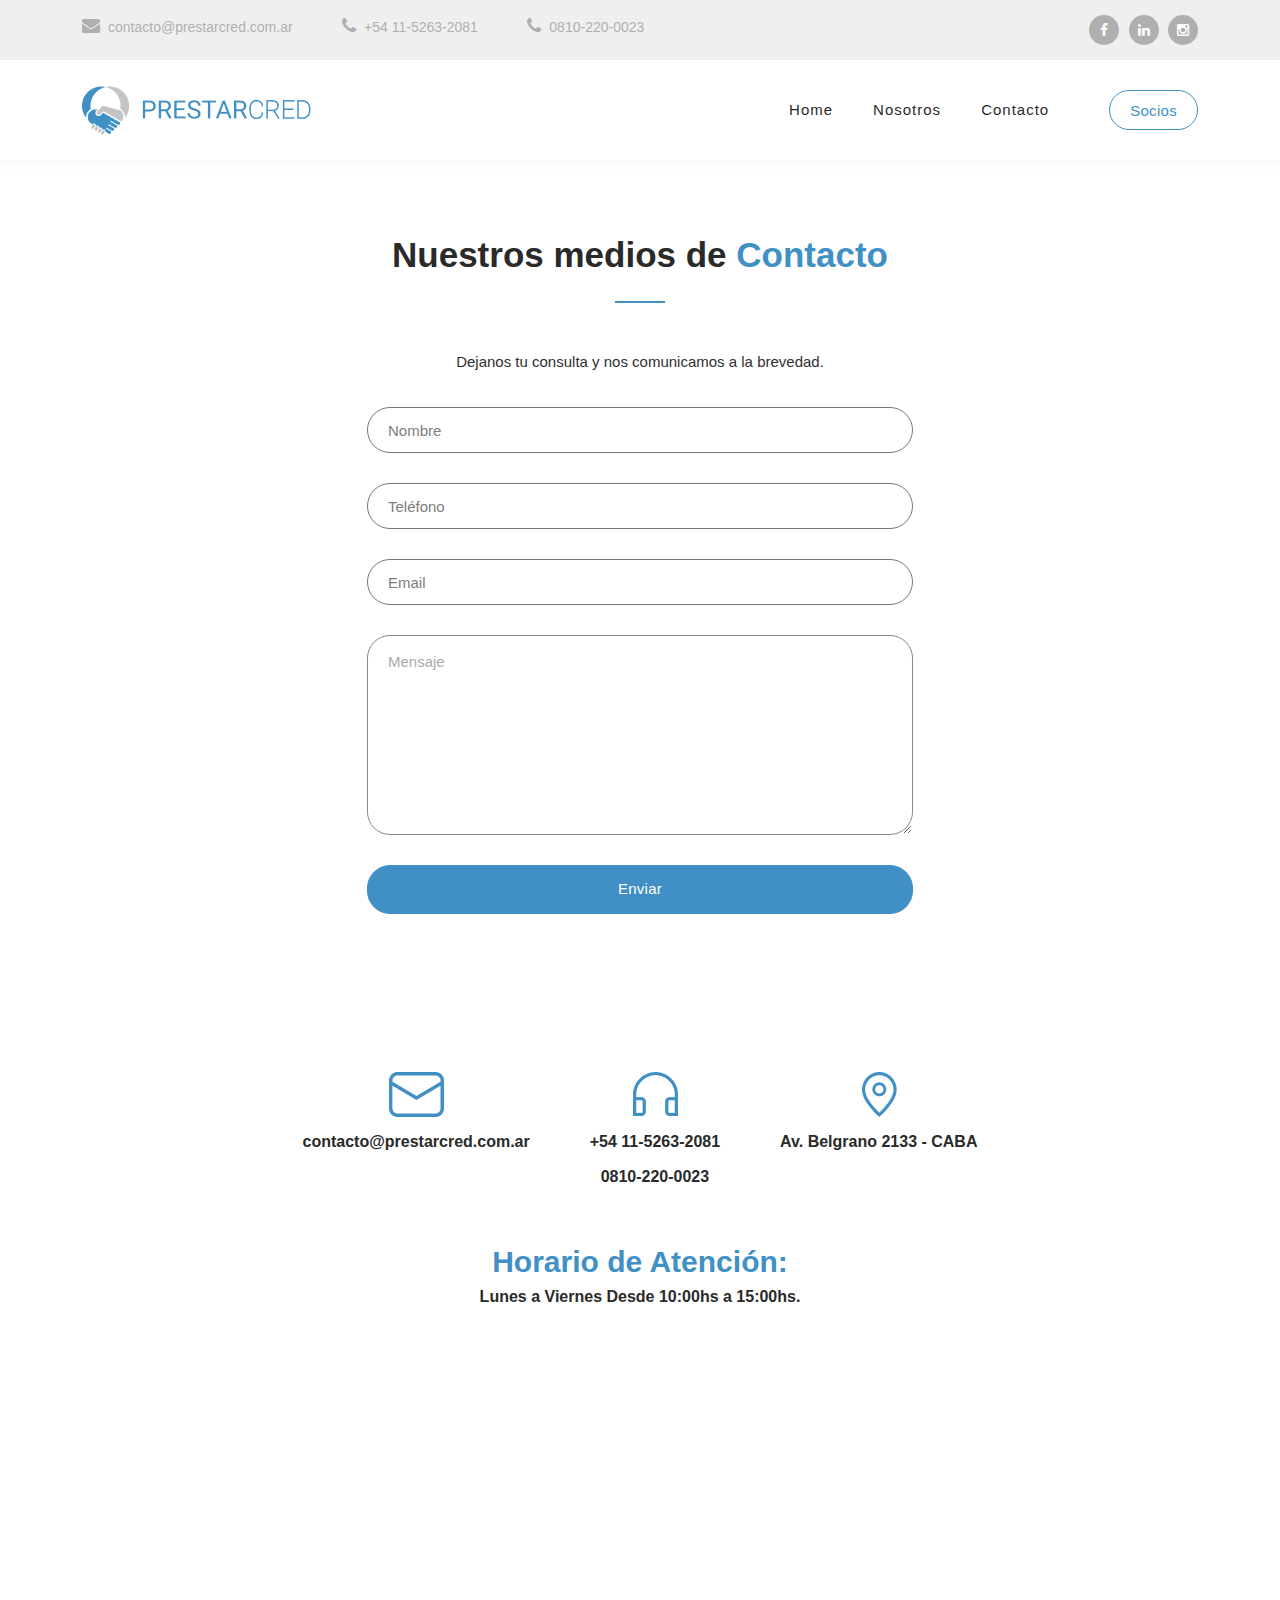
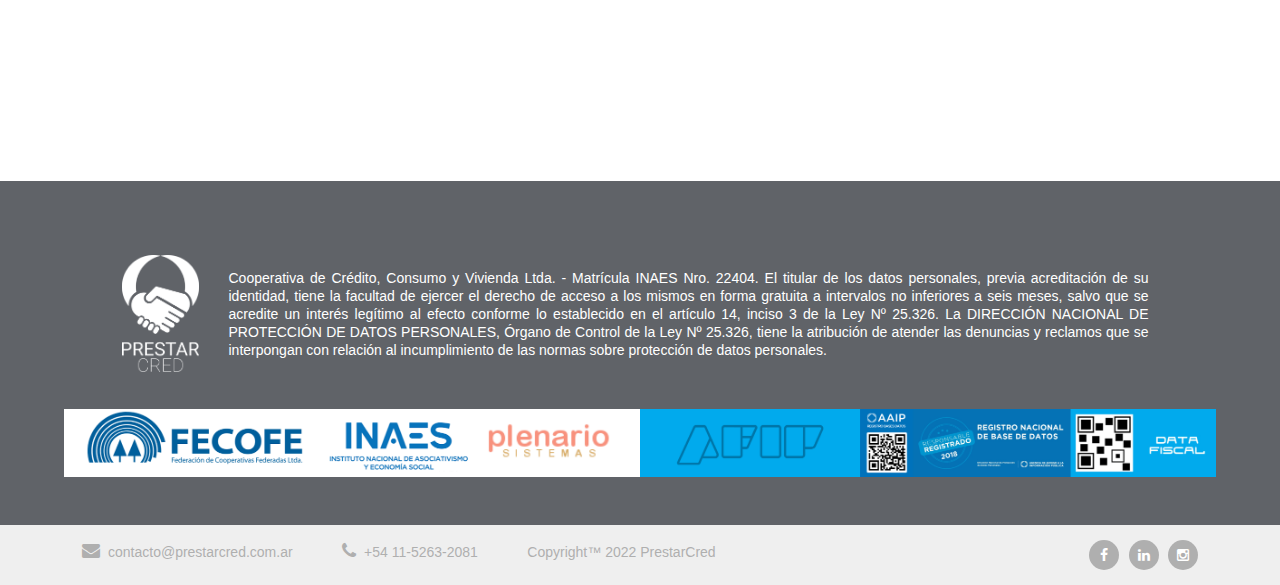
==== commit fd0f6961: "Update contacto.html" ====
--- a/contacto.html
+++ b/contacto.html
@@ -29,6 +29,7 @@
           <ul class="info">
             <li><a href="mailto:elcorreoquequieres@correo.com?Subject=Contacto%20desde%20el%20sitio"><i class="fa fa-envelope"></i>contacto@prestarcred.com.ar</a></li>
             <li><a href="https://api.whatsapp.com/send?phone=541152632081"><i class="fa fa-phone"></i>+54 11-5263-2081</a></li>
+            <li><a href="https://api.whatsapp.com/send?phone=8102200023"><i class="fa fa-phone"></i>0810-220-0023</a></li>
           </ul>
         </div>
         <div class="col-lg-4 col-sm-4 col-5">
@@ -67,7 +68,7 @@
                         </a>
 
                         <ul class="nav">
-                            <li class="scroll-to-section"><a href="#services">Productos</a></li>
+                            <li class="scroll-to-section"><a href="index.html">Home</a></li>
                             <li class="scroll-to-section"><a href="nosotros.html">Nosotros</a></li>
                             <li class="scroll-to-section"><a href="contacto.html">Contacto</a></li>
                             <li class="scroll-to-section">
